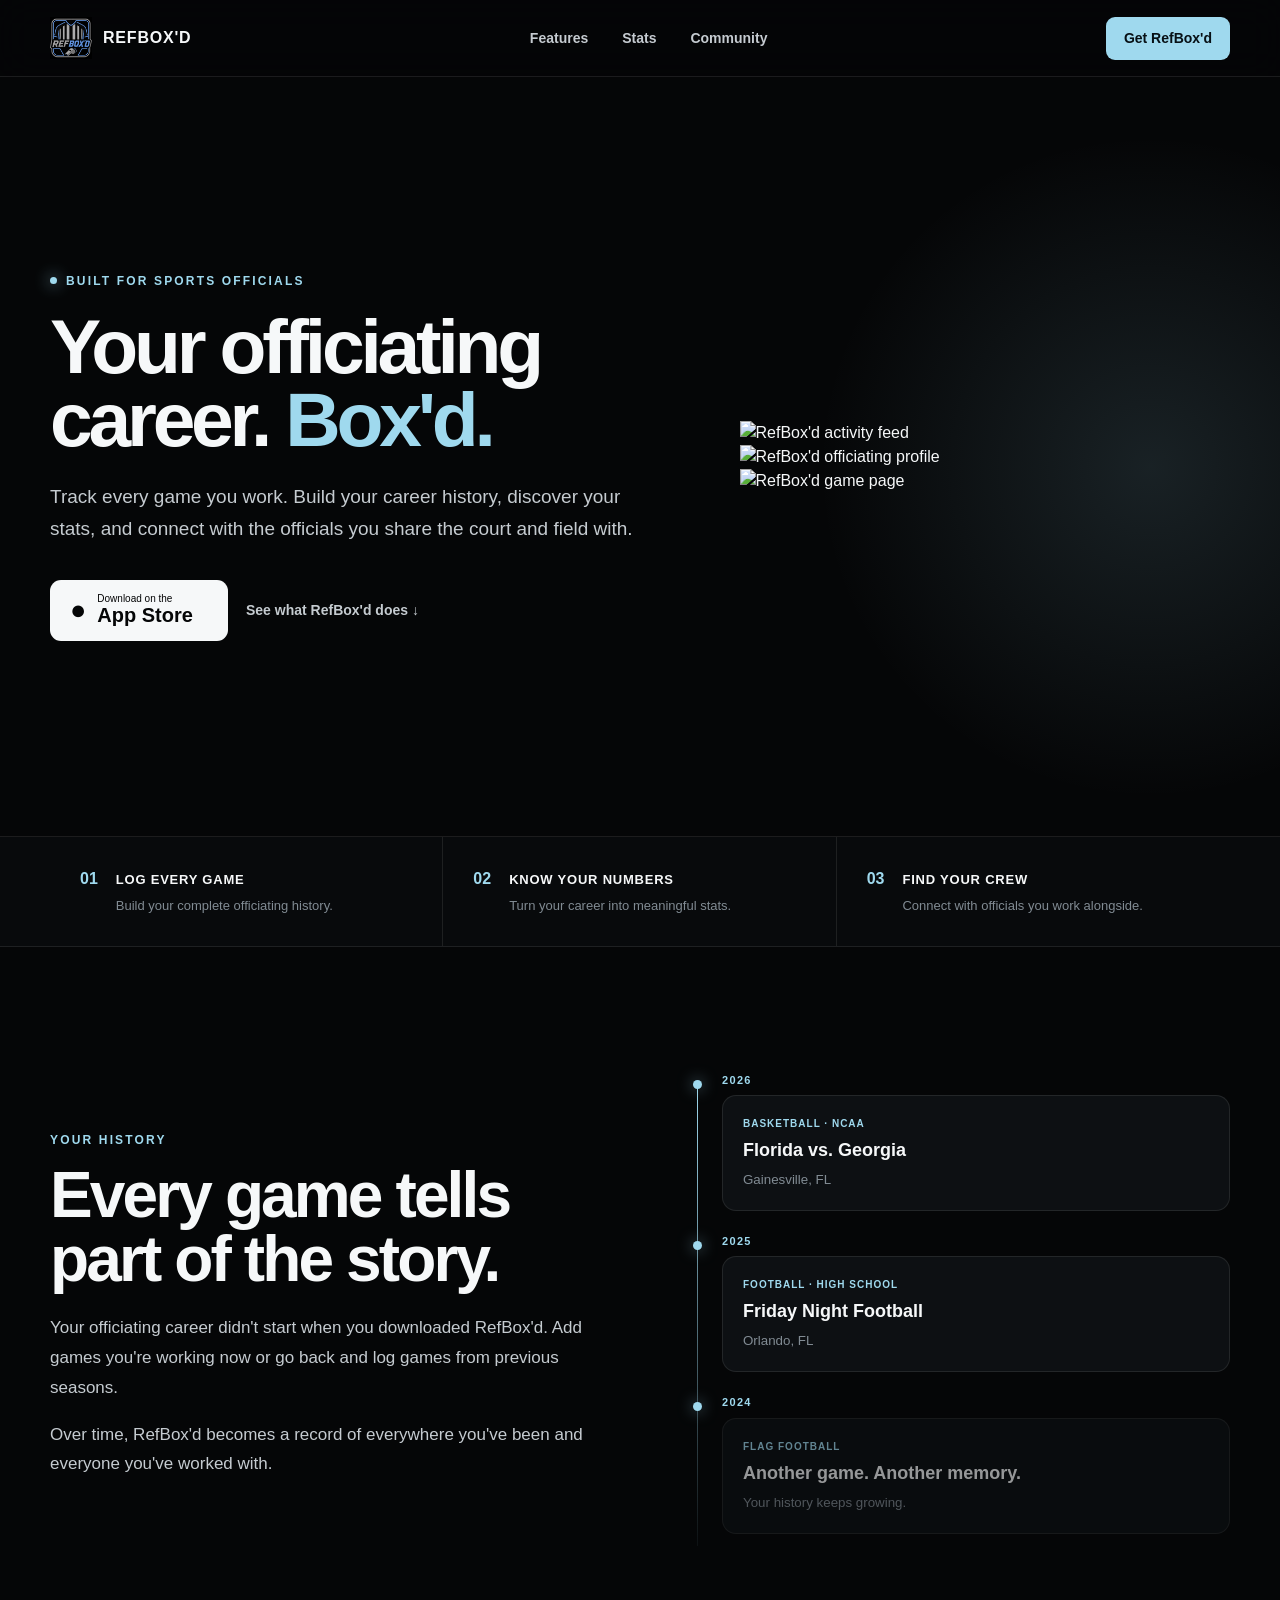
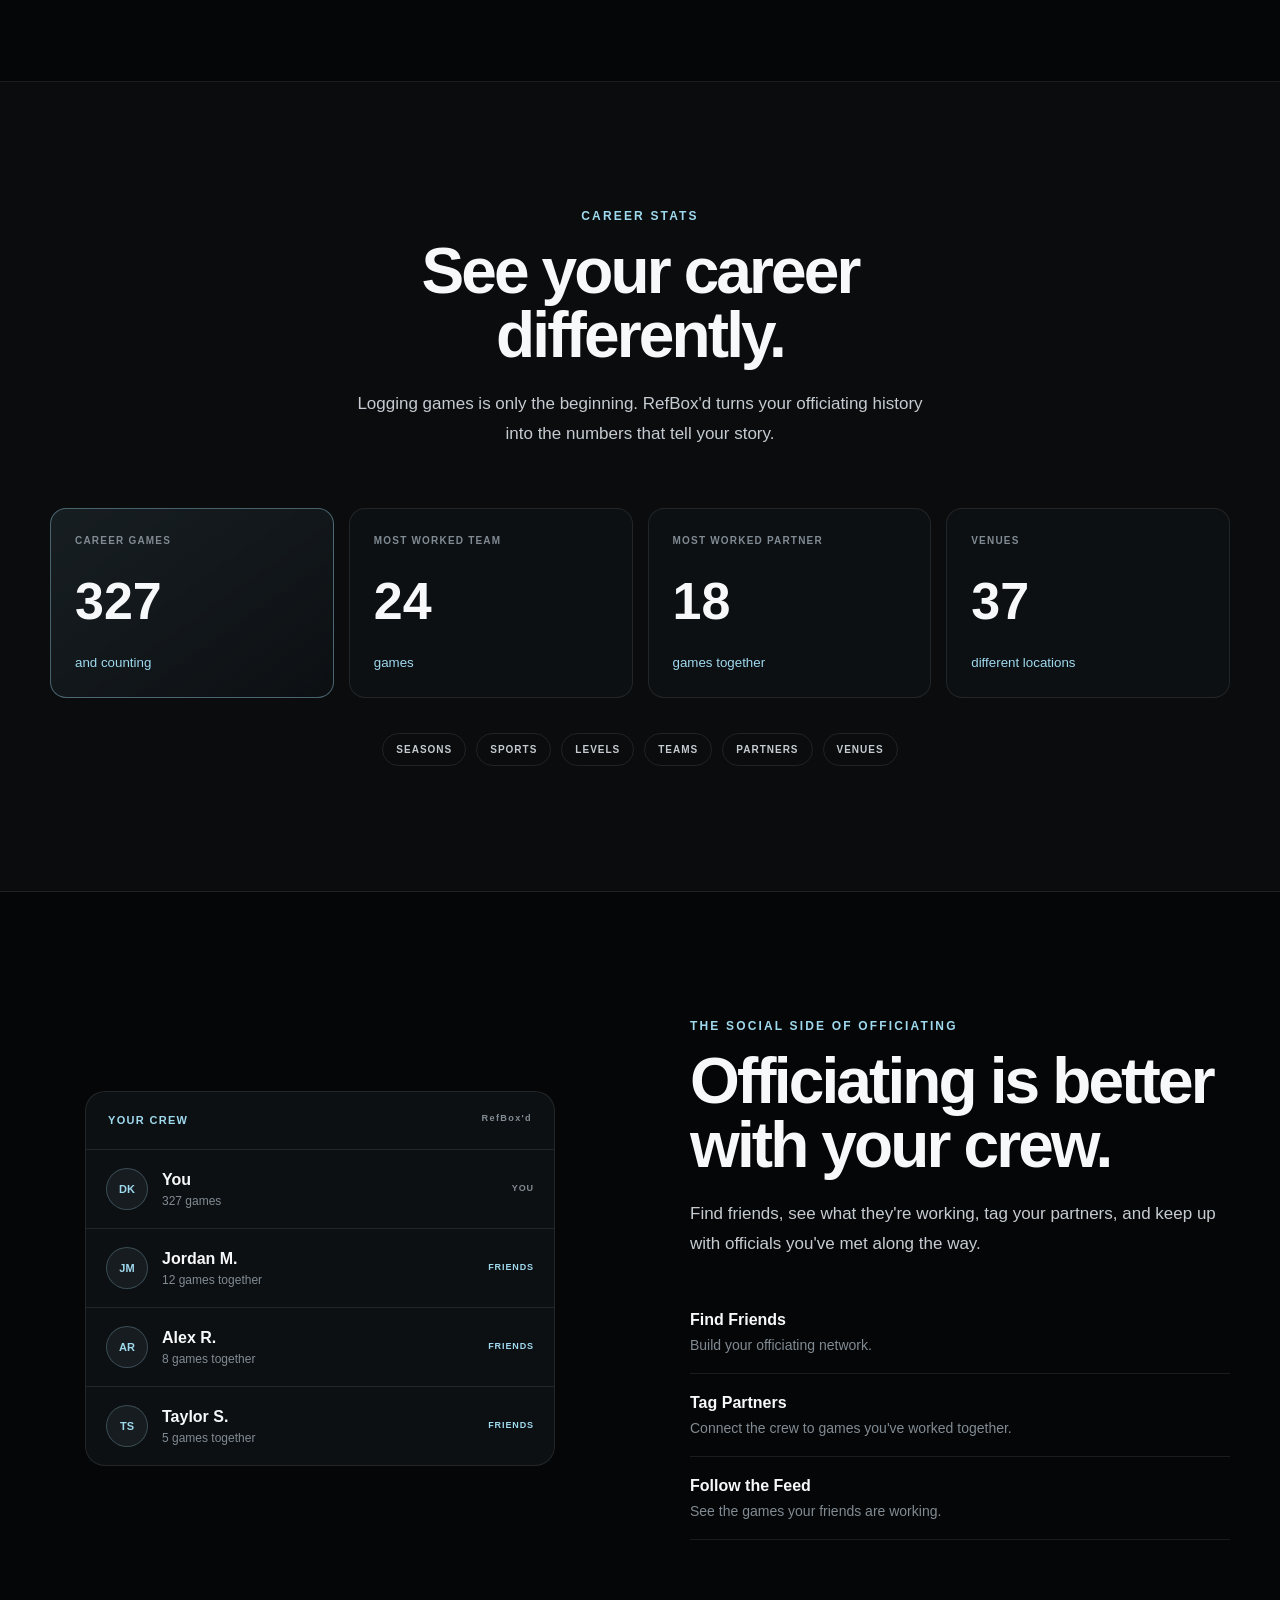
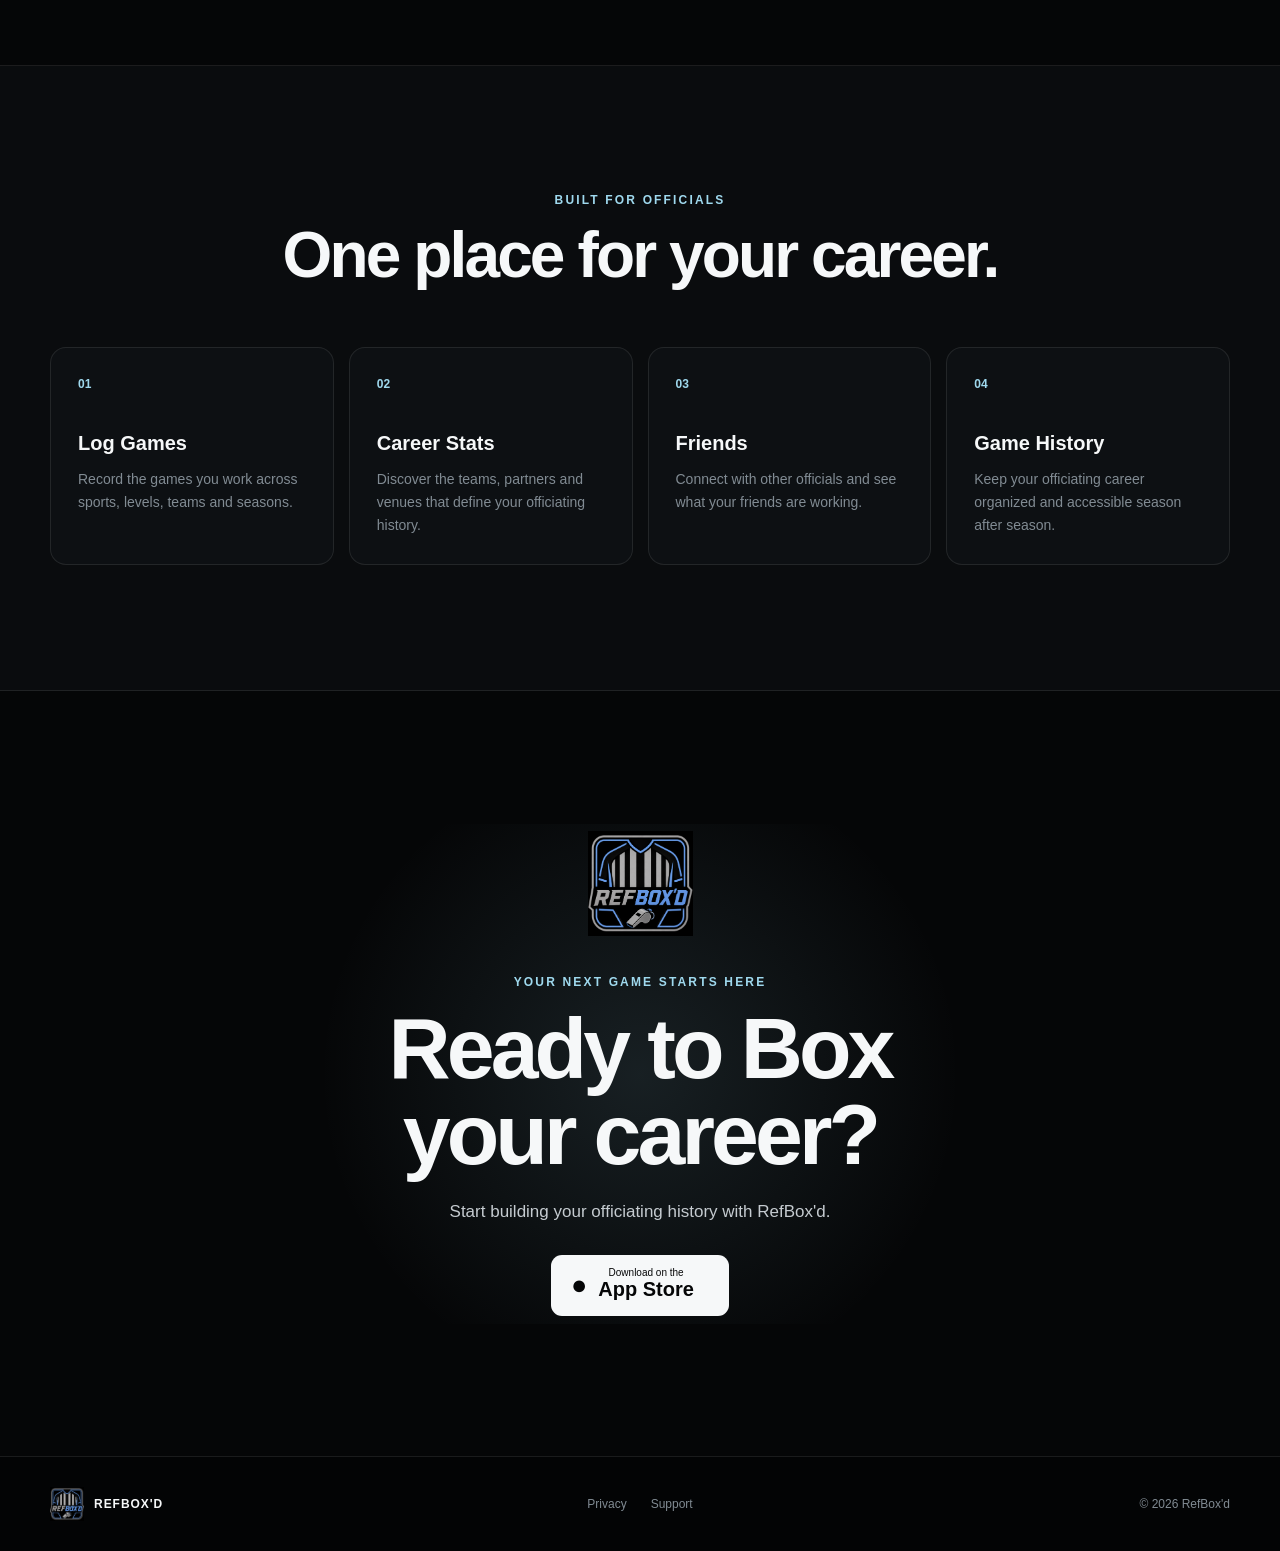
==== index.html @ 8669fa27 ""screenshots"" ====
<!DOCTYPE html>
<html lang="en">
<head>
  <meta charset="UTF-8" />
  <meta name="viewport" content="width=device-width, initial-scale=1.0" />

  <title>RefBox'd | Your Officiating Career. Box'd.</title>

  <meta
    name="description"
    content="RefBox'd helps sports officials track every game they work, build their officiating history, view career statistics, and connect with other officials."
  />

  <link rel="stylesheet" href="styles.css" />
</head>

<body>

  <!-- NAV -->
  <header class="nav">
    <div class="container nav-inner">

      <a href="/" class="brand">
        <img src="assets/logo.png" alt="RefBox'd" class="brand-logo" />
        <span>REFBOX'D</span>
      </a>

      <nav class="nav-links">
        <a href="#features">Features</a>
        <a href="#stats">Stats</a>
        <a href="#community">Community</a>
      </nav>

      <a href="#download" class="nav-download">
        Get RefBox'd
      </a>

    </div>
  </header>


  <main>

    <!-- HERO -->
    <section class="hero">

      <div class="hero-glow"></div>

      <div class="container hero-grid">

        <div class="hero-copy">

          <div class="eyebrow">
            <span class="eyebrow-dot"></span>
            BUILT FOR SPORTS OFFICIALS
          </div>

          <h1>
            Your officiating<br />
            career. <span>Box'd.</span>
          </h1>

          <p class="hero-description">
            Track every game you work. Build your career history,
            discover your stats, and connect with the officials
            you share the court and field with.
          </p>

          <div class="hero-actions">

            <a href="#" class="app-store-button" id="app-store-link">
              <div class="apple-logo">●</div>

              <div>
                <small>Download on the</small>
                <strong>App Store</strong>
              </div>
            </a>

            <a href="#features" class="secondary-button">
              See what RefBox'd does ↓
            </a>

          </div>

        </div>


        <!-- REAL REFBOX'D APP SCREENSHOTS -->
<div class="hero-preview">

  <div class="phone-showcase">

    <!-- LEFT: FEED -->
    <div class="phone phone-left">
      <div class="phone-frame">
        <img
          src="assets/screenshots/feed.png"
          alt="RefBox'd activity feed"
        />
      </div>
    </div>

    <!-- CENTER: PROFILE -->
    <div class="phone phone-center">
      <div class="phone-frame">
        <img
          src="assets/screenshots/profile1.png"
          alt="RefBox'd officiating profile"
        />
      </div>
    </div>

    <!-- RIGHT: GAME -->
    <div class="phone phone-right">
      <div class="phone-frame">
        <img
          src="assets/screenshots/game.png"
          alt="RefBox'd game page"
        />
      </div>
    </div>

  </div>

</div>

    </section>


    <!-- FEATURE STRIP -->
    <section class="feature-strip" id="features">

      <div class="container feature-strip-grid">

        <div class="strip-item">
          <span class="strip-number">01</span>
          <div>
            <strong>LOG EVERY GAME</strong>
            <p>Build your complete officiating history.</p>
          </div>
        </div>

        <div class="strip-item">
          <span class="strip-number">02</span>
          <div>
            <strong>KNOW YOUR NUMBERS</strong>
            <p>Turn your career into meaningful stats.</p>
          </div>
        </div>

        <div class="strip-item">
          <span class="strip-number">03</span>
          <div>
            <strong>FIND YOUR CREW</strong>
            <p>Connect with officials you work alongside.</p>
          </div>
        </div>

      </div>

    </section>


    <!-- HISTORY -->
    <section class="section history-section">

      <div class="container two-column">

        <div class="section-copy">

          <div class="section-kicker">YOUR HISTORY</div>

          <h2>
            Every game tells<br />
            part of the story.
          </h2>

          <p>
            Your officiating career didn't start when you downloaded
            RefBox'd. Add games you're working now or go back and log
            games from previous seasons.
          </p>

          <p>
            Over time, RefBox'd becomes a record of everywhere you've
            been and everyone you've worked with.
          </p>

        </div>


        <div class="history-visual">

          <div class="history-line"></div>

          <div class="history-game">

            <div class="history-year">2026</div>

            <div class="history-game-card">
              <span>BASKETBALL · NCAA</span>
              <strong>Florida vs. Georgia</strong>
              <small>Gainesville, FL</small>
            </div>

          </div>


          <div class="history-game">

            <div class="history-year">2025</div>

            <div class="history-game-card">
              <span>FOOTBALL · HIGH SCHOOL</span>
              <strong>Friday Night Football</strong>
              <small>Orlando, FL</small>
            </div>

          </div>


          <div class="history-game">

            <div class="history-year">2024</div>

            <div class="history-game-card faded">
              <span>FLAG FOOTBALL</span>
              <strong>Another game. Another memory.</strong>
              <small>Your history keeps growing.</small>
            </div>

          </div>

        </div>

      </div>

    </section>


    <!-- STATS -->
    <section class="section stats-section" id="stats">

      <div class="container">

        <div class="center-heading">

          <div class="section-kicker">CAREER STATS</div>

          <h2>
            See your career differently.
          </h2>

          <p>
            Logging games is only the beginning. RefBox'd turns your
            officiating history into the numbers that tell your story.
          </p>

        </div>


        <div class="stats-grid">

          <div class="stat-card stat-card-featured">
            <span>CAREER GAMES</span>
            <strong>327</strong>
            <small>and counting</small>
          </div>

          <div class="stat-card">
            <span>MOST WORKED TEAM</span>
            <strong>24</strong>
            <small>games</small>
          </div>

          <div class="stat-card">
            <span>MOST WORKED PARTNER</span>
            <strong>18</strong>
            <small>games together</small>
          </div>

          <div class="stat-card">
            <span>VENUES</span>
            <strong>37</strong>
            <small>different locations</small>
          </div>

        </div>


        <div class="stat-features">

          <span>SEASONS</span>
          <span>SPORTS</span>
          <span>LEVELS</span>
          <span>TEAMS</span>
          <span>PARTNERS</span>
          <span>VENUES</span>

        </div>

      </div>

    </section>


    <!-- COMMUNITY -->
    <section class="section community-section" id="community">

      <div class="container two-column">

        <div class="community-visual">

          <div class="crew-card">

            <div class="crew-header">
              <span>YOUR CREW</span>
              <small>RefBox'd</small>
            </div>


            <div class="official-row">
              <div class="avatar">DK</div>
              <div>
                <strong>You</strong>
                <span>327 games</span>
              </div>
              <div class="friend-status">YOU</div>
            </div>


            <div class="official-row">
              <div class="avatar">JM</div>
              <div>
                <strong>Jordan M.</strong>
                <span>12 games together</span>
              </div>
              <div class="friend-status active">FRIENDS</div>
            </div>


            <div class="official-row">
              <div class="avatar">AR</div>
              <div>
                <strong>Alex R.</strong>
                <span>8 games together</span>
              </div>
              <div class="friend-status active">FRIENDS</div>
            </div>


            <div class="official-row">
              <div class="avatar">TS</div>
              <div>
                <strong>Taylor S.</strong>
                <span>5 games together</span>
              </div>
              <div class="friend-status active">FRIENDS</div>
            </div>

          </div>

        </div>


        <div class="section-copy">

          <div class="section-kicker">THE SOCIAL SIDE OF OFFICIATING</div>

          <h2>
            Officiating is better<br />
            with your crew.
          </h2>

          <p>
            Find friends, see what they're working, tag your partners,
            and keep up with officials you've met along the way.
          </p>

          <div class="community-features">

            <div>
              <strong>Find Friends</strong>
              <span>Build your officiating network.</span>
            </div>

            <div>
              <strong>Tag Partners</strong>
              <span>Connect the crew to games you've worked together.</span>
            </div>

            <div>
              <strong>Follow the Feed</strong>
              <span>See the games your friends are working.</span>
            </div>

          </div>

        </div>

      </div>

    </section>


    <!-- BUILT FOR OFFICIALS -->
    <section class="section built-section">

      <div class="container">

        <div class="center-heading">
          <div class="section-kicker">BUILT FOR OFFICIALS</div>
          <h2>One place for your career.</h2>
        </div>


        <div class="built-grid">

          <div class="built-card">
            <div class="built-icon">01</div>
            <h3>Log Games</h3>
            <p>
              Record the games you work across sports, levels,
              teams and seasons.
            </p>
          </div>

          <div class="built-card">
            <div class="built-icon">02</div>
            <h3>Career Stats</h3>
            <p>
              Discover the teams, partners and venues that define
              your officiating history.
            </p>
          </div>

          <div class="built-card">
            <div class="built-icon">03</div>
            <h3>Friends</h3>
            <p>
              Connect with other officials and see what your
              friends are working.
            </p>
          </div>

          <div class="built-card">
            <div class="built-icon">04</div>
            <h3>Game History</h3>
            <p>
              Keep your officiating career organized and accessible
              season after season.
            </p>
          </div>

        </div>

      </div>

    </section>


    <!-- CTA -->
    <section class="download-section" id="download">

      <div class="download-glow"></div>

      <div class="container download-content">

        <img
          src="assets/logo.png"
          alt="RefBox'd logo"
          class="download-logo"
        />

        <div class="section-kicker">YOUR NEXT GAME STARTS HERE</div>

        <h2>
          Ready to Box<br />
          your career?
        </h2>

        <p>
          Start building your officiating history with RefBox'd.
        </p>

        <a href="#" class="app-store-button large" id="bottom-app-store-link">

          <div class="apple-logo">●</div>

          <div>
            <small>Download on the</small>
            <strong>App Store</strong>
          </div>

        </a>

      </div>

    </section>

  </main>


  <!-- FOOTER -->
  <footer>

    <div class="container footer-inner">

      <div class="footer-brand">
        <img src="assets/logo.png" alt="RefBox'd" />
        <strong>REFBOX'D</strong>
      </div>

      <div class="footer-links">
        <a href="#">Privacy</a>
        <a href="#">Support</a>
      </div>

      <div class="copyright">
        © 2026 RefBox'd
      </div>

    </div>

  </footer>


  <script src="script.js"></script>

</body>
</html>
---- styles.css ----
:root {
  --bg: #050607;
  --bg-soft: #0a0c0e;
  --card: #0d1013;
  --card-hover: #11161a;

  --blue: #9fd9ee;
  --blue-bright: #bdeaff;
  --blue-dark: #4f91aa;

  --white: #f6f8f9;
  --silver: #c5cbd0;
  --muted: #818b93;

  --border: rgba(255, 255, 255, 0.09);

  --max-width: 1180px;
}


/* RESET */

* {
  box-sizing: border-box;
}

html {
  scroll-behavior: smooth;
}

body {
  margin: 0;
  background: var(--bg);
  color: var(--white);
  font-family:
    Inter,
    -apple-system,
    BlinkMacSystemFont,
    "Segoe UI",
    sans-serif;
  line-height: 1.5;
}

a {
  color: inherit;
  text-decoration: none;
}

img {
  max-width: 100%;
}

.container {
  width: min(calc(100% - 40px), var(--max-width));
  margin: 0 auto;
}


/* NAV */

.nav {
  position: sticky;
  top: 0;
  z-index: 100;

  background: rgba(5, 6, 7, 0.82);
  backdrop-filter: blur(18px);

  border-bottom: 1px solid var(--border);
}

.nav-inner {
  min-height: 76px;

  display: flex;
  align-items: center;
  justify-content: space-between;
}

.brand {
  display: flex;
  align-items: center;
  gap: 11px;

  font-weight: 900;
  letter-spacing: 0.05em;
}

.brand-logo {
  width: 42px;
  height: 42px;
  object-fit: contain;
}

.nav-links {
  display: flex;
  gap: 34px;

  color: var(--silver);
  font-size: 14px;
  font-weight: 600;
}

.nav-links a {
  transition: color 0.2s ease;
}

.nav-links a:hover {
  color: var(--blue);
}

.nav-download {
  background: var(--blue);
  color: #071015;

  padding: 11px 18px;

  border-radius: 9px;

  font-size: 14px;
  font-weight: 800;

  transition:
    transform 0.2s ease,
    background 0.2s ease;
}

.nav-download:hover {
  background: var(--blue-bright);
  transform: translateY(-1px);
}


/* HERO */

.hero {
  min-height: 760px;

  position: relative;
  overflow: hidden;

  display: flex;
  align-items: center;

  border-bottom: 1px solid var(--border);
}

.hero-glow {
  position: absolute;

  width: 700px;
  height: 700px;

  right: -220px;
  top: 40px;

  background: radial-gradient(
    circle,
    rgba(159, 217, 238, 0.13),
    transparent 67%
  );

  pointer-events: none;
}

.hero-grid {
  display: grid;
  grid-template-columns: 1.1fr 0.9fr;

  gap: 90px;
  align-items: center;

  padding-top: 85px;
  padding-bottom: 85px;
}

.eyebrow,
.section-kicker {
  color: var(--blue);

  font-size: 12px;
  font-weight: 900;

  letter-spacing: 0.18em;
}

.eyebrow {
  display: flex;
  align-items: center;
  gap: 9px;
}

.eyebrow-dot {
  width: 7px;
  height: 7px;

  background: var(--blue);
  border-radius: 50%;

  box-shadow: 0 0 16px var(--blue);
}

.hero h1 {
  margin: 20px 0 24px;

  font-size: clamp(58px, 6vw, 88px);
  line-height: 0.96;

  letter-spacing: -0.055em;

  max-width: 780px;
}

.hero h1 span {
  color: var(--blue);
}

.hero-description {
  color: var(--silver);

  max-width: 590px;

  font-size: 19px;
  line-height: 1.7;

  margin-bottom: 34px;
}

.hero-actions {
  display: flex;
  align-items: center;

  gap: 18px;
  flex-wrap: wrap;
}


/* APP STORE BUTTON */

.app-store-button {
  display: inline-flex;
  align-items: center;

  gap: 11px;

  padding: 10px 20px 11px;

  background: var(--white);
  color: #050607;

  border-radius: 11px;

  min-width: 178px;

  transition: transform 0.2s ease;
}

.app-store-button:hover {
  transform: translateY(-2px);
}

.app-store-button small {
  display: block;
  font-size: 10px;
  line-height: 1;
}

.app-store-button strong {
  display: block;
  font-size: 20px;
  line-height: 1.15;
}

.apple-logo {
  font-size: 27px;
}

.secondary-button {
  color: var(--silver);
  font-weight: 700;
  font-size: 14px;
}


/* HERO MOCKUP */

.hero-preview {
  position: relative;
}

.preview-card {
  width: 100%;
  max-width: 430px;

  margin-left: auto;

  padding: 28px;

  background:
    linear-gradient(
      145deg,
      rgba(255,255,255,0.055),
      rgba(255,255,255,0.015)
    );

  border: 1px solid rgba(159, 217, 238, 0.22);
  border-radius: 28px;

  box-shadow:
    0 40px 90px rgba(0, 0, 0, 0.55),
    0 0 70px rgba(159, 217, 238, 0.05);

  transform: rotate(2deg);
}

.preview-top {
  display: flex;
  justify-content: space-between;
  align-items: center;

  padding-bottom: 25px;

  border-bottom: 1px solid var(--border);
}

.preview-label {
  color: var(--blue);

  font-size: 10px;
  font-weight: 900;
  letter-spacing: 0.17em;
}

.preview-name {
  margin-top: 4px;

  color: var(--silver);
  font-size: 14px;
}

.preview-logo {
  width: 54px;
}

.preview-stat-main {
  padding: 34px 0 27px;
}

.preview-number {
  display: block;

  font-size: 76px;
  line-height: 0.9;

  font-weight: 900;
  letter-spacing: -0.06em;
}

.preview-stat-label {
  display: block;

  color: var(--blue);

  margin-top: 10px;

  font-size: 11px;
  font-weight: 900;
  letter-spacing: 0.14em;
}

.preview-stats {
  display: grid;
  grid-template-columns: repeat(3, 1fr);

  border-top: 1px solid var(--border);
  border-bottom: 1px solid var(--border);

  padding: 19px 0;
}

.preview-stats div {
  display: flex;
  flex-direction: column;
}

.preview-stats strong {
  font-size: 22px;
}

.preview-stats span {
  color: var(--muted);
  font-size: 11px;
}

.recent-title {
  margin: 25px 0 10px;

  color: var(--muted);

  font-size: 10px;
  font-weight: 900;
  letter-spacing: 0.15em;
}

.game-card {
  background: #07090a;

  border: 1px solid var(--border);
  border-radius: 14px;

  padding: 16px;
}

.game-meta {
  display: flex;
  justify-content: space-between;

  margin-bottom: 15px;

  color: var(--muted);

  font-size: 10px;
  font-weight: 800;
}

.sport-tag {
  color: var(--blue);
}

.team-row {
  display: flex;
  justify-content: space-between;

  color: var(--silver);

  padding: 5px 0;
}

.team-row strong {
  color: var(--white);
}

.team-row.winner {
  color: var(--white);
  font-weight: 700;
}

.game-footer {
  margin-top: 13px;
  padding-top: 12px;

  border-top: 1px solid var(--border);

  color: var(--muted);

  font-size: 10px;
}


/* FEATURE STRIP */

.feature-strip {
  background: #080a0c;

  border-bottom: 1px solid var(--border);
}

.feature-strip-grid {
  display: grid;
  grid-template-columns: repeat(3, 1fr);
}

.strip-item {
  display: flex;
  gap: 18px;

  padding: 30px;

  border-right: 1px solid var(--border);
}

.strip-item:last-child {
  border-right: 0;
}

.strip-number {
  color: var(--blue);
  font-weight: 900;
}

.strip-item strong {
  font-size: 13px;
  letter-spacing: 0.06em;
}

.strip-item p {
  color: var(--muted);

  font-size: 13px;

  margin: 5px 0 0;
}


/* GENERAL SECTIONS */

.section {
  padding: 125px 0;

  border-bottom: 1px solid var(--border);
}

.two-column {
  display: grid;
  grid-template-columns: 1fr 1fr;

  gap: 100px;
  align-items: center;
}

.section-copy h2,
.center-heading h2,
.download-content h2 {
  margin: 14px 0 22px;

  font-size: clamp(42px, 5vw, 68px);
  line-height: 1;

  letter-spacing: -0.045em;
}

.section-copy p,
.center-heading p {
  color: var(--silver);

  font-size: 17px;
  line-height: 1.75;

  max-width: 570px;
}

.center-heading {
  max-width: 720px;

  margin: 0 auto 60px;

  text-align: center;
}

.center-heading p {
  margin-left: auto;
  margin-right: auto;
}


/* HISTORY */

.history-section {
  background: var(--bg);
}

.history-visual {
  position: relative;

  padding-left: 32px;
}

.history-line {
  position: absolute;

  left: 7px;
  top: 10px;
  bottom: 10px;

  width: 1px;

  background:
    linear-gradient(
      var(--blue),
      rgba(159, 217, 238, 0.05)
    );
}

.history-game {
  position: relative;

  margin-bottom: 22px;
}

.history-game::before {
  content: "";

  position: absolute;

  width: 9px;
  height: 9px;

  left: -29px;
  top: 8px;

  background: var(--blue);

  border-radius: 50%;

  box-shadow: 0 0 15px rgba(159, 217, 238, 0.6);
}

.history-year {
  color: var(--blue);

  margin-bottom: 7px;

  font-size: 11px;
  font-weight: 900;

  letter-spacing: 0.12em;
}

.history-game-card {
  display: flex;
  flex-direction: column;

  padding: 20px;

  background: var(--card);

  border: 1px solid var(--border);
  border-radius: 14px;
}

.history-game-card span {
  color: var(--blue);

  font-size: 10px;
  font-weight: 900;

  letter-spacing: 0.1em;
}

.history-game-card strong {
  margin: 6px 0;

  font-size: 18px;
}

.history-game-card small {
  color: var(--muted);
}

.history-game-card.faded {
  opacity: 0.6;
}


/* STATS */

.stats-section {
  background: var(--bg-soft);
}

.stats-grid {
  display: grid;

  grid-template-columns: repeat(4, 1fr);

  gap: 15px;
}

.stat-card {
  min-height: 190px;

  display: flex;
  flex-direction: column;
  justify-content: space-between;

  padding: 24px;

  background: var(--card);

  border: 1px solid var(--border);
  border-radius: 16px;
}

.stat-card-featured {
  border-color: rgba(159, 217, 238, 0.4);

  background:
    linear-gradient(
      145deg,
      rgba(159,217,238,0.09),
      var(--card)
    );
}

.stat-card span {
  color: var(--muted);

  font-size: 10px;
  font-weight: 900;

  letter-spacing: 0.12em;
}

.stat-card strong {
  font-size: 52px;
  line-height: 1;
}

.stat-card small {
  color: var(--blue);
}

.stat-features {
  display: flex;
  justify-content: center;
  flex-wrap: wrap;

  gap: 10px;

  margin-top: 35px;
}

.stat-features span {
  padding: 8px 13px;

  border: 1px solid var(--border);
  border-radius: 100px;

  color: var(--silver);

  font-size: 10px;
  font-weight: 800;

  letter-spacing: 0.1em;
}


/* COMMUNITY */

.community-visual {
  display: flex;
  justify-content: center;
}

.crew-card {
  width: 100%;
  max-width: 470px;

  background: var(--card);

  border: 1px solid var(--border);
  border-radius: 20px;

  overflow: hidden;
}

.crew-header {
  display: flex;
  justify-content: space-between;

  padding: 20px 22px;

  border-bottom: 1px solid var(--border);

  color: var(--blue);

  font-size: 11px;
  font-weight: 900;

  letter-spacing: 0.12em;
}

.crew-header small {
  color: var(--muted);
}

.official-row {
  display: grid;
  grid-template-columns: auto 1fr auto;

  gap: 14px;
  align-items: center;

  padding: 18px 20px;

  border-bottom: 1px solid var(--border);
}

.official-row:last-child {
  border-bottom: 0;
}

.avatar {
  width: 42px;
  height: 42px;

  display: flex;
  align-items: center;
  justify-content: center;

  background: #171c20;

  border: 1px solid rgba(159, 217, 238, 0.25);
  border-radius: 50%;

  color: var(--blue);

  font-size: 11px;
  font-weight: 900;
}

.official-row div:nth-child(2) {
  display: flex;
  flex-direction: column;
}

.official-row span {
  color: var(--muted);
  font-size: 12px;
}

.friend-status {
  color: var(--muted);

  font-size: 9px;
  font-weight: 900;

  letter-spacing: 0.1em;
}

.friend-status.active {
  color: var(--blue);
}

.community-features {
  margin-top: 32px;
}

.community-features > div {
  display: flex;
  flex-direction: column;

  padding: 17px 0;

  border-bottom: 1px solid var(--border);
}

.community-features strong {
  margin-bottom: 3px;
}

.community-features span {
  color: var(--muted);
  font-size: 14px;
}


/* BUILT FOR OFFICIALS */

.built-section {
  background: var(--bg-soft);
}

.built-grid {
  display: grid;
  grid-template-columns: repeat(4, 1fr);

  gap: 15px;
}

.built-card {
  padding: 27px;

  background: var(--card);

  border: 1px solid var(--border);
  border-radius: 16px;

  transition:
    transform 0.2s ease,
    border-color 0.2s ease;
}

.built-card:hover {
  transform: translateY(-4px);

  border-color: rgba(159, 217, 238, 0.3);
}

.built-icon {
  color: var(--blue);

  font-size: 12px;
  font-weight: 900;
}

.built-card h3 {
  margin: 35px 0 10px;

  font-size: 20px;
}

.built-card p {
  color: var(--muted);

  margin: 0;

  font-size: 14px;
  line-height: 1.65;
}


/* DOWNLOAD */

.download-section {
  position: relative;
  overflow: hidden;

  padding: 140px 0;

  text-align: center;
}

.download-glow {
  position: absolute;

  width: 800px;
  height: 500px;

  left: 50%;
  top: 50%;

  transform: translate(-50%, -50%);

  background: radial-gradient(
    circle,
    rgba(159, 217, 238, 0.12),
    transparent 68%
  );

  pointer-events: none;
}

.download-content {
  position: relative;
}

.download-logo {
  width: 105px;

  margin-bottom: 30px;
}

.download-content h2 {
  font-size: clamp(52px, 7vw, 86px);
}

.download-content p {
  color: var(--silver);

  margin-bottom: 30px;

  font-size: 17px;
}

.app-store-button.large {
  margin: 0 auto;
}


/* FOOTER */

footer {
  border-top: 1px solid var(--border);

  padding: 30px 0;

  background: #030405;
}

.footer-inner {
  display: grid;
  grid-template-columns: 1fr auto 1fr;

  align-items: center;
}

.footer-brand {
  display: flex;
  align-items: center;

  gap: 10px;

  font-size: 12px;
  letter-spacing: 0.08em;
}

.footer-brand img {
  width: 34px;
}

.footer-links {
  display: flex;
  gap: 24px;

  color: var(--muted);

  font-size: 12px;
}

.copyright {
  text-align: right;

  color: var(--muted);

  font-size: 12px;
}


/* RESPONSIVE */

@media (max-width: 900px) {

  .nav-links {
    display: none;
  }

  .hero {
    min-height: auto;
  }

  .hero-grid {
    grid-template-columns: 1fr;

    gap: 60px;

    padding-top: 80px;
    padding-bottom: 80px;
  }

  .preview-card {
    margin: auto;

    transform: none;
  }

  .feature-strip-grid {
    grid-template-columns: 1fr;
  }

  .strip-item {
    border-right: 0;
    border-bottom: 1px solid var(--border);
  }

  .strip-item:last-child {
    border-bottom: 0;
  }

  .two-column {
    grid-template-columns: 1fr;

    gap: 65px;
  }

  .stats-grid,
  .built-grid {
    grid-template-columns: repeat(2, 1fr);
  }

}


@media (max-width: 600px) {

  .container {
    width: min(calc(100% - 28px), var(--max-width));
  }

  .nav-inner {
    min-height: 66px;
  }

  .brand-logo {
    width: 36px;
    height: 36px;
  }

  .brand span {
    font-size: 13px;
  }

  .nav-download {
    padding: 9px 13px;
    font-size: 12px;
  }

  .hero-grid {
    padding-top: 65px;
  }

  .hero h1 {
    font-size: 52px;
  }

  .hero-description {
    font-size: 16px;
  }

  .hero-actions {
    align-items: flex-start;
    flex-direction: column;
  }

  .preview-card {
    padding: 20px;
    border-radius: 20px;
  }

  .preview-number {
    font-size: 62px;
  }

  .section {
    padding: 90px 0;
  }

  .section-copy h2,
  .center-heading h2 {
    font-size: 43px;
  }

  .stats-grid,
  .built-grid {
    grid-template-columns: 1fr;
  }

  .stat-card {
    min-height: 160px;
  }

  .footer-inner {
    grid-template-columns: 1fr;

    gap: 22px;

    text-align: center;
  }

  .footer-brand,
  .footer-links {
    justify-content: center;
  }

  .copyright {
    text-align: center;
  }
  /* =========================================
   REAL REFBOX'D APP SCREENSHOTS
   ========================================= */

.phone-showcase {
  position: relative;
  width: 100%;
  max-width: 600px;
  height: 620px;
  margin-left: auto;
}

.phone {
  position: absolute;
  filter: drop-shadow(0 32px 45px rgba(0, 0, 0, 0.65));

  transition:
    transform 0.3s ease,
    opacity 0.3s ease;
}

.phone-frame {
  overflow: hidden;

  background: #050607;

  border: 6px solid #1b2025;
  border-radius: 42px;

  box-shadow:
    0 0 0 1px rgba(255, 255, 255, 0.13),
    0 40px 90px rgba(0, 0, 0, 0.6);
}

.phone-frame img {
  display: block;
  width: 100%;
  height: auto;
}


/* CENTER PHONE — PROFILE */

.phone-center {
  width: 265px;

  left: 50%;
  top: 5px;

  transform: translateX(-50%);

  z-index: 3;
}


/* LEFT PHONE — FEED */

.phone-left {
  width: 225px;

  left: 0;
  top: 105px;

  transform: rotate(-7deg);

  z-index: 1;

  opacity: 0.88;
}


/* RIGHT PHONE — GAME */

.phone-right {
  width: 225px;

  right: 0;
  top: 105px;

  transform: rotate(7deg);

  z-index: 2;

  opacity: 0.9;
}


/* SUBTLE DESKTOP HOVER */

.phone-showcase:hover .phone-center {
  transform:
    translateX(-50%)
    translateY(-8px);
}

.phone-showcase:hover .phone-left {
  transform:
    rotate(-9deg)
    translateX(-6px);
}

.phone-showcase:hover .phone-right {
  transform:
    rotate(9deg)
    translateX(6px);
}


/* TABLET */

@media (max-width: 900px) {
  .phone-showcase {
    margin: 0 auto;
  }
}


/* MOBILE */

@media (max-width: 600px) {
  .phone-showcase {
    max-width: 360px;
    height: 480px;
  }

  .phone-center {
    width: 205px;
    top: 0;
  }

  .phone-left {
    width: 168px;
    left: -2px;
    top: 90px;
  }

  .phone-right {
    width: 168px;
    right: -2px;
    top: 90px;
  }

  .phone-frame {
    border-width: 4px;
    border-radius: 30px;
  }
}

}
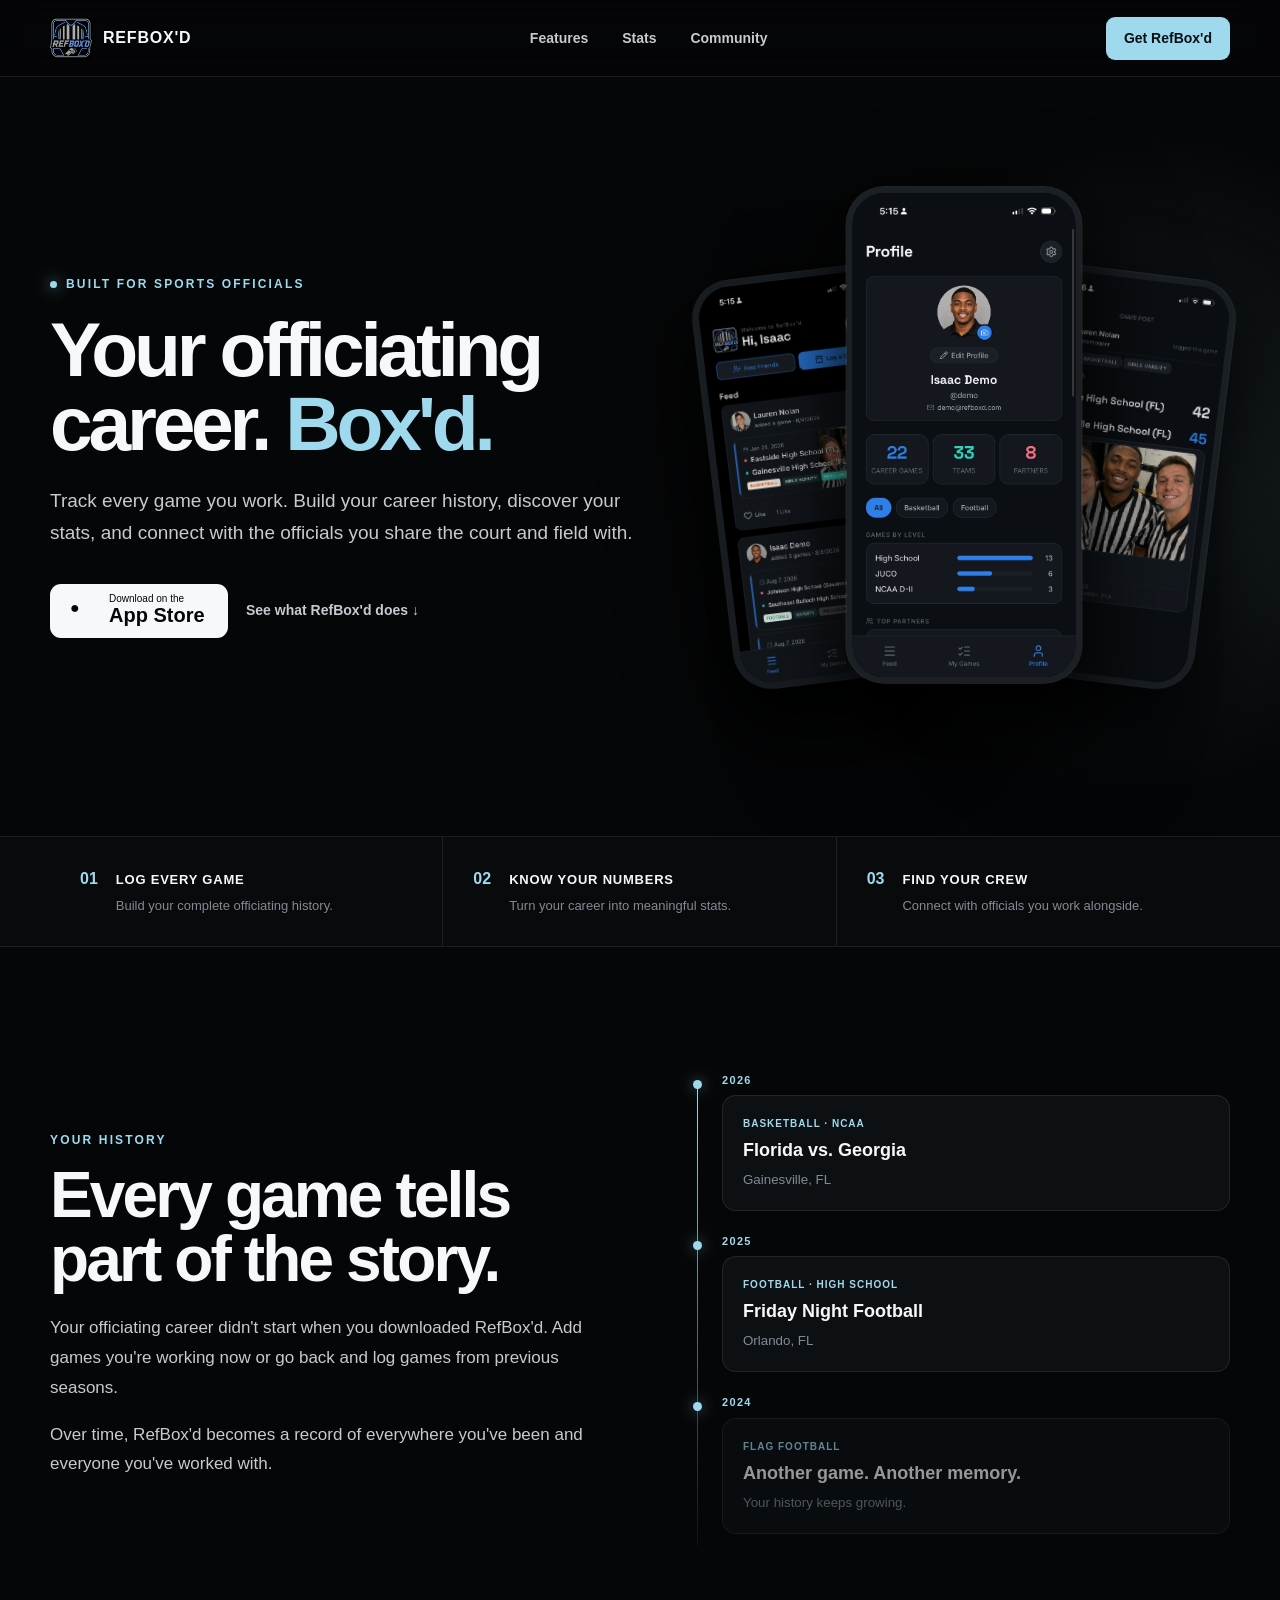
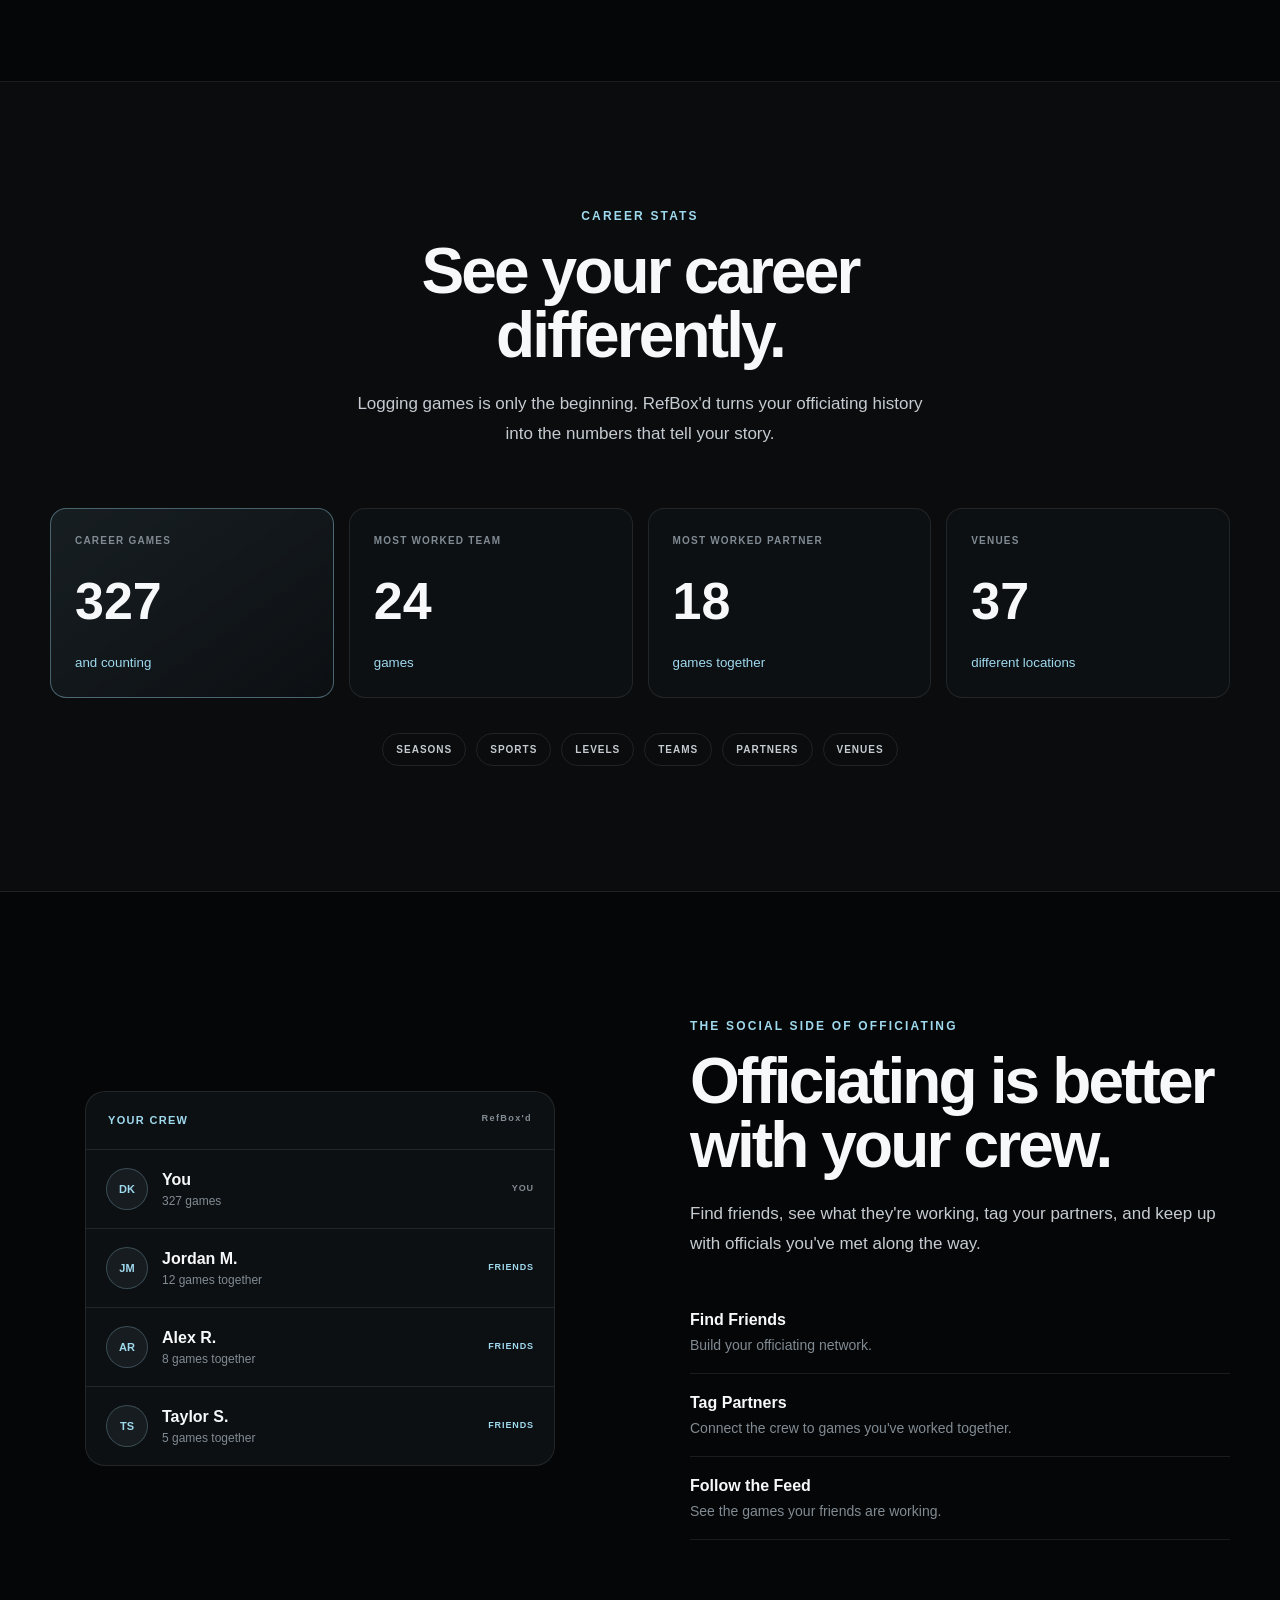
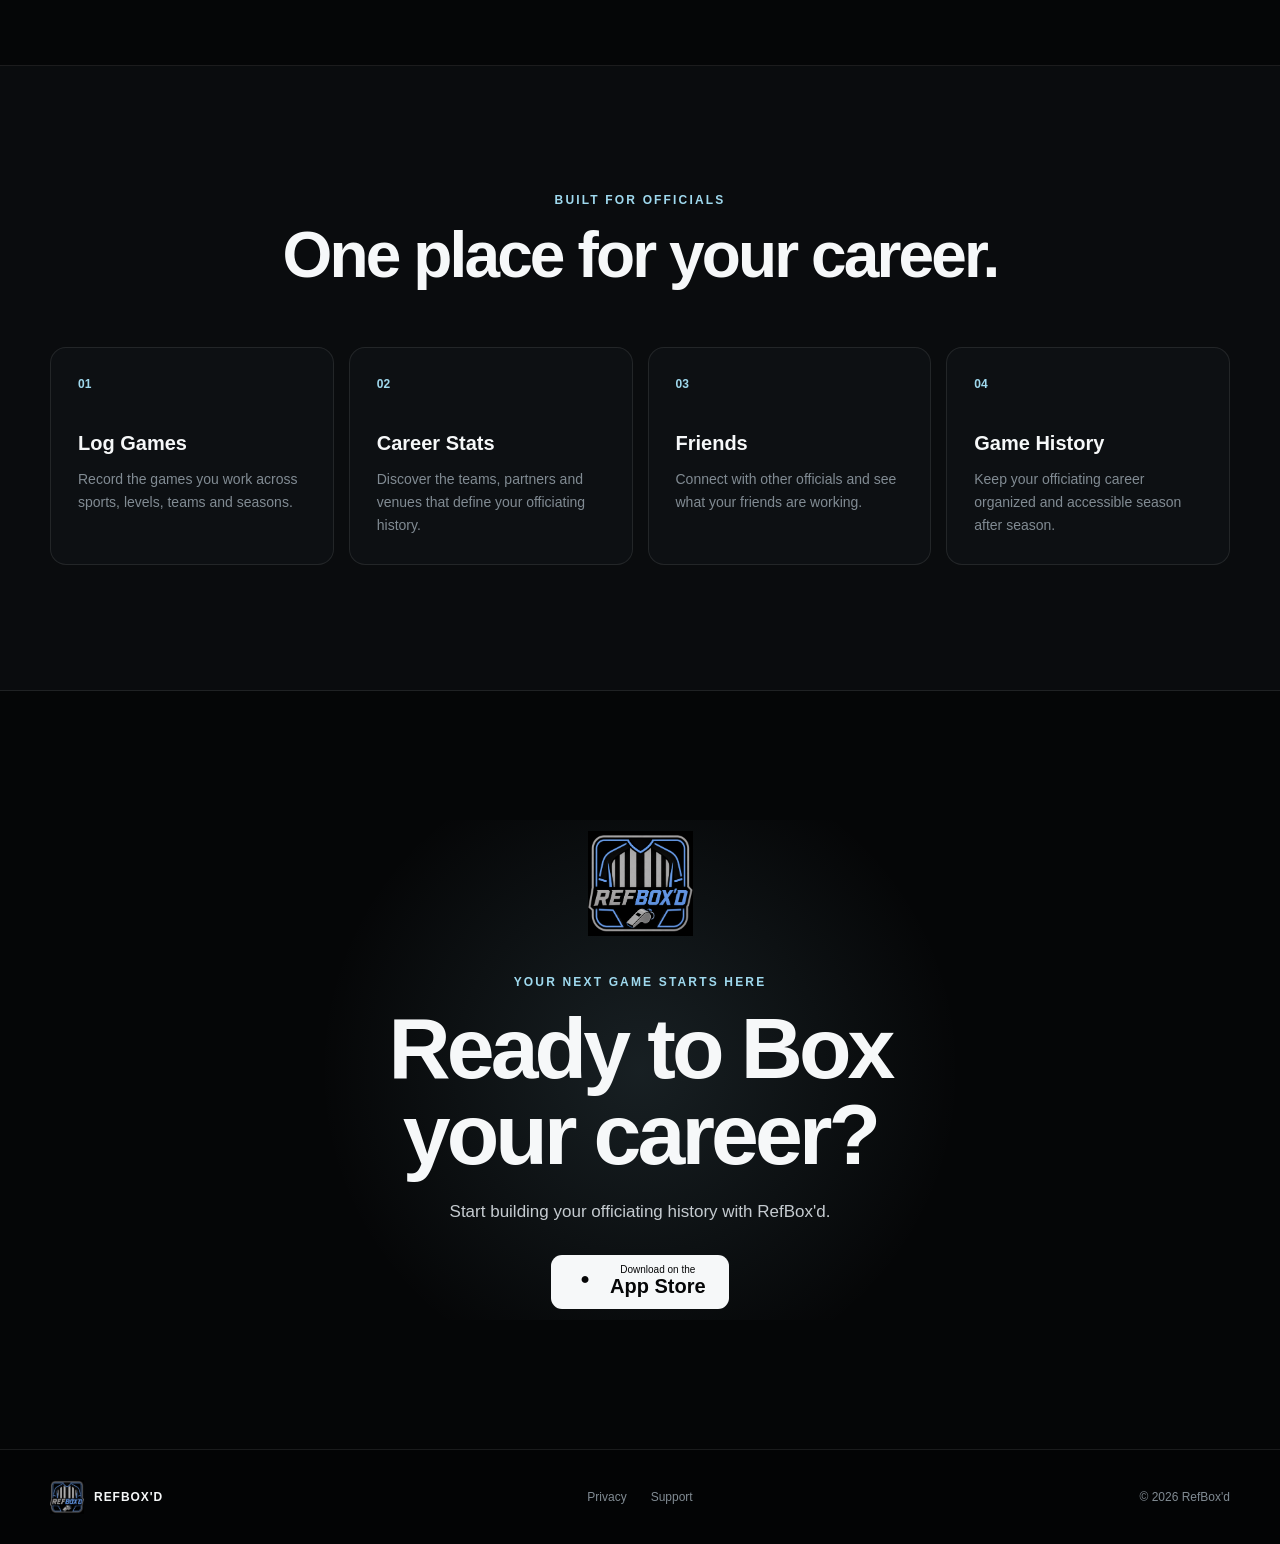
==== commit 7b0bcc2b: ""index"" ====
--- a/index.html
+++ b/index.html
@@ -1,8 +1,13 @@
 <!DOCTYPE html>
 <html lang="en">
+
 <head>
   <meta charset="UTF-8" />
-  <meta name="viewport" content="width=device-width, initial-scale=1.0" />
+
+  <meta
+    name="viewport"
+    content="width=device-width, initial-scale=1.0"
+  />
 
   <title>RefBox'd | Your Officiating Career. Box'd.</title>
 
@@ -14,458 +19,928 @@
   <link rel="stylesheet" href="styles.css" />
 </head>
 
+
 <body>
 
-  <!-- NAV -->
+  <!-- =====================================
+       NAV
+       ===================================== -->
+
   <header class="nav">
+
     <div class="container nav-inner">
 
       <a href="/" class="brand">
-        <img src="assets/logo.png" alt="RefBox'd" class="brand-logo" />
+
+        <img
+          src="assets/logo.png"
+          alt="RefBox'd"
+          class="brand-logo"
+        />
+
         <span>REFBOX'D</span>
+
       </a>
 
+
       <nav class="nav-links">
+
         <a href="#features">Features</a>
+
         <a href="#stats">Stats</a>
+
         <a href="#community">Community</a>
+
       </nav>
+
 
       <a href="#download" class="nav-download">
         Get RefBox'd
       </a>
 
     </div>
+
   </header>
 
 
+
   <main>
 
-    <!-- HERO -->
+
+    <!-- =====================================
+         HERO
+         ===================================== -->
+
     <section class="hero">
 
       <div class="hero-glow"></div>
 
+
       <div class="container hero-grid">
 
+
+        <!-- HERO COPY -->
+
         <div class="hero-copy">
 
           <div class="eyebrow">
+
             <span class="eyebrow-dot"></span>
+
             BUILT FOR SPORTS OFFICIALS
-          </div>
+
+          </div>
+
 
           <h1>
+
             Your officiating<br />
+
             career. <span>Box'd.</span>
+
           </h1>
 
+
           <p class="hero-description">
+
             Track every game you work. Build your career history,
             discover your stats, and connect with the officials
             you share the court and field with.
+
           </p>
 
+
           <div class="hero-actions">
 
-            <a href="#" class="app-store-button" id="app-store-link">
+
+            <a
+              href="#"
+              class="app-store-button"
+              id="app-store-link"
+            >
+
               <div class="apple-logo">●</div>
 
+
               <div>
+
                 <small>Download on the</small>
+
                 <strong>App Store</strong>
-              </div>
+
+              </div>
+
             </a>
 
-            <a href="#features" class="secondary-button">
+
+            <a
+              href="#features"
+              class="secondary-button"
+            >
+
               See what RefBox'd does ↓
+
             </a>
 
-          </div>
-
-        </div>
-
-
-        <!-- REAL REFBOX'D APP SCREENSHOTS -->
-<div class="hero-preview">
-
-  <div class="phone-showcase">
-
-    <!-- LEFT: FEED -->
-    <div class="phone phone-left">
-      <div class="phone-frame">
-        <img
-          src="assets/screenshots/feed.png"
-          alt="RefBox'd activity feed"
-        />
+
+          </div>
+
+        </div>
+
+
+
+        <!-- =====================================
+             REAL REFBOX'D APP SCREENSHOTS
+             ===================================== -->
+
+        <div class="hero-preview">
+
+          <div class="phone-showcase">
+
+
+            <!-- LEFT: FEED -->
+
+            <div class="phone phone-left">
+
+              <div class="phone-frame">
+
+                <img
+                  src="assets/screenshots/feed.png"
+                  alt="RefBox'd activity feed"
+                />
+
+              </div>
+
+            </div>
+
+
+
+            <!-- CENTER: PROFILE -->
+
+            <div class="phone phone-center">
+
+              <div class="phone-frame">
+
+                <img
+                  src="assets/screenshots/profile1.png"
+                  alt="RefBox'd officiating profile"
+                />
+
+              </div>
+
+            </div>
+
+
+
+            <!-- RIGHT: GAME -->
+
+            <div class="phone phone-right">
+
+              <div class="phone-frame">
+
+                <img
+                  src="assets/screenshots/game.png"
+                  alt="RefBox'd game page"
+                />
+
+              </div>
+
+            </div>
+
+
+          </div>
+
+        </div>
+
+
       </div>
-    </div>
-
-    <!-- CENTER: PROFILE -->
-    <div class="phone phone-center">
-      <div class="phone-frame">
-        <img
-          src="assets/screenshots/profile1.png"
-          alt="RefBox'd officiating profile"
-        />
+
+    </section>
+
+
+
+    <!-- =====================================
+         FEATURE STRIP
+         ===================================== -->
+
+    <section
+      class="feature-strip"
+      id="features"
+    >
+
+      <div class="container feature-strip-grid">
+
+
+        <div class="strip-item">
+
+          <span class="strip-number">01</span>
+
+          <div>
+
+            <strong>LOG EVERY GAME</strong>
+
+            <p>
+              Build your complete officiating history.
+            </p>
+
+          </div>
+
+        </div>
+
+
+
+        <div class="strip-item">
+
+          <span class="strip-number">02</span>
+
+          <div>
+
+            <strong>KNOW YOUR NUMBERS</strong>
+
+            <p>
+              Turn your career into meaningful stats.
+            </p>
+
+          </div>
+
+        </div>
+
+
+
+        <div class="strip-item">
+
+          <span class="strip-number">03</span>
+
+          <div>
+
+            <strong>FIND YOUR CREW</strong>
+
+            <p>
+              Connect with officials you work alongside.
+            </p>
+
+          </div>
+
+        </div>
+
+
       </div>
-    </div>
-
-    <!-- RIGHT: GAME -->
-    <div class="phone phone-right">
-      <div class="phone-frame">
-        <img
-          src="assets/screenshots/game.png"
-          alt="RefBox'd game page"
-        />
-      </div>
-    </div>
-
-  </div>
-
-</div>
 
     </section>
 
 
-    <!-- FEATURE STRIP -->
-    <section class="feature-strip" id="features">
-
-      <div class="container feature-strip-grid">
-
-        <div class="strip-item">
-          <span class="strip-number">01</span>
-          <div>
-            <strong>LOG EVERY GAME</strong>
-            <p>Build your complete officiating history.</p>
-          </div>
-        </div>
-
-        <div class="strip-item">
-          <span class="strip-number">02</span>
-          <div>
-            <strong>KNOW YOUR NUMBERS</strong>
-            <p>Turn your career into meaningful stats.</p>
-          </div>
-        </div>
-
-        <div class="strip-item">
-          <span class="strip-number">03</span>
-          <div>
-            <strong>FIND YOUR CREW</strong>
-            <p>Connect with officials you work alongside.</p>
-          </div>
-        </div>
-
-      </div>
-
-    </section>
-
-
-    <!-- HISTORY -->
+
+    <!-- =====================================
+         HISTORY
+         ===================================== -->
+
     <section class="section history-section">
 
       <div class="container two-column">
 
+
         <div class="section-copy">
 
-          <div class="section-kicker">YOUR HISTORY</div>
+
+          <div class="section-kicker">
+            YOUR HISTORY
+          </div>
+
 
           <h2>
+
             Every game tells<br />
+
             part of the story.
+
           </h2>
 
+
           <p>
+
             Your officiating career didn't start when you downloaded
             RefBox'd. Add games you're working now or go back and log
             games from previous seasons.
+
           </p>
 
+
           <p>
+
             Over time, RefBox'd becomes a record of everywhere you've
             been and everyone you've worked with.
+
           </p>
 
-        </div>
+
+        </div>
+
 
 
         <div class="history-visual">
 
+
           <div class="history-line"></div>
 
+
+
           <div class="history-game">
 
-            <div class="history-year">2026</div>
+
+            <div class="history-year">
+              2026
+            </div>
+
 
             <div class="history-game-card">
-              <span>BASKETBALL · NCAA</span>
-              <strong>Florida vs. Georgia</strong>
-              <small>Gainesville, FL</small>
-            </div>
-
-          </div>
+
+              <span>
+                BASKETBALL · NCAA
+              </span>
+
+              <strong>
+                Florida vs. Georgia
+              </strong>
+
+              <small>
+                Gainesville, FL
+              </small>
+
+            </div>
+
+
+          </div>
+
 
 
           <div class="history-game">
 
-            <div class="history-year">2025</div>
+
+            <div class="history-year">
+              2025
+            </div>
+
 
             <div class="history-game-card">
-              <span>FOOTBALL · HIGH SCHOOL</span>
-              <strong>Friday Night Football</strong>
-              <small>Orlando, FL</small>
-            </div>
-
-          </div>
+
+              <span>
+                FOOTBALL · HIGH SCHOOL
+              </span>
+
+              <strong>
+                Friday Night Football
+              </strong>
+
+              <small>
+                Orlando, FL
+              </small>
+
+            </div>
+
+
+          </div>
+
 
 
           <div class="history-game">
 
-            <div class="history-year">2024</div>
+
+            <div class="history-year">
+              2024
+            </div>
+
 
             <div class="history-game-card faded">
-              <span>FLAG FOOTBALL</span>
-              <strong>Another game. Another memory.</strong>
-              <small>Your history keeps growing.</small>
-            </div>
-
-          </div>
-
-        </div>
+
+              <span>
+                FLAG FOOTBALL
+              </span>
+
+              <strong>
+                Another game. Another memory.
+              </strong>
+
+              <small>
+                Your history keeps growing.
+              </small>
+
+            </div>
+
+
+          </div>
+
+
+        </div>
+
 
       </div>
 
     </section>
 
 
-    <!-- STATS -->
-    <section class="section stats-section" id="stats">
+
+    <!-- =====================================
+         STATS
+         ===================================== -->
+
+    <section
+      class="section stats-section"
+      id="stats"
+    >
 
       <div class="container">
 
+
         <div class="center-heading">
 
-          <div class="section-kicker">CAREER STATS</div>
+
+          <div class="section-kicker">
+            CAREER STATS
+          </div>
+
 
           <h2>
             See your career differently.
           </h2>
 
+
           <p>
+
             Logging games is only the beginning. RefBox'd turns your
             officiating history into the numbers that tell your story.
+
           </p>
 
-        </div>
+
+        </div>
+
 
 
         <div class="stats-grid">
 
+
           <div class="stat-card stat-card-featured">
-            <span>CAREER GAMES</span>
-            <strong>327</strong>
-            <small>and counting</small>
-          </div>
+
+            <span>
+              CAREER GAMES
+            </span>
+
+            <strong>
+              327
+            </strong>
+
+            <small>
+              and counting
+            </small>
+
+          </div>
+
+
 
           <div class="stat-card">
-            <span>MOST WORKED TEAM</span>
-            <strong>24</strong>
-            <small>games</small>
-          </div>
+
+            <span>
+              MOST WORKED TEAM
+            </span>
+
+            <strong>
+              24
+            </strong>
+
+            <small>
+              games
+            </small>
+
+          </div>
+
+
 
           <div class="stat-card">
-            <span>MOST WORKED PARTNER</span>
-            <strong>18</strong>
-            <small>games together</small>
-          </div>
+
+            <span>
+              MOST WORKED PARTNER
+            </span>
+
+            <strong>
+              18
+            </strong>
+
+            <small>
+              games together
+            </small>
+
+          </div>
+
+
 
           <div class="stat-card">
-            <span>VENUES</span>
-            <strong>37</strong>
-            <small>different locations</small>
-          </div>
-
-        </div>
+
+            <span>
+              VENUES
+            </span>
+
+            <strong>
+              37
+            </strong>
+
+            <small>
+              different locations
+            </small>
+
+          </div>
+
+
+        </div>
+
 
 
         <div class="stat-features">
 
           <span>SEASONS</span>
+
           <span>SPORTS</span>
+
           <span>LEVELS</span>
+
           <span>TEAMS</span>
+
           <span>PARTNERS</span>
+
           <span>VENUES</span>
 
         </div>
 
+
       </div>
 
     </section>
 
 
-    <!-- COMMUNITY -->
-    <section class="section community-section" id="community">
+
+    <!-- =====================================
+         COMMUNITY
+         ===================================== -->
+
+    <section
+      class="section community-section"
+      id="community"
+    >
 
       <div class="container two-column">
 
+
         <div class="community-visual">
 
+
           <div class="crew-card">
 
+
             <div class="crew-header">
-              <span>YOUR CREW</span>
-              <small>RefBox'd</small>
-            </div>
+
+              <span>
+                YOUR CREW
+              </span>
+
+              <small>
+                RefBox'd
+              </small>
+
+            </div>
+
 
 
             <div class="official-row">
-              <div class="avatar">DK</div>
+
+              <div class="avatar">
+                DK
+              </div>
+
+
               <div>
-                <strong>You</strong>
-                <span>327 games</span>
-              </div>
-              <div class="friend-status">YOU</div>
-            </div>
+
+                <strong>
+                  You
+                </strong>
+
+                <span>
+                  327 games
+                </span>
+
+              </div>
+
+
+              <div class="friend-status">
+                YOU
+              </div>
+
+            </div>
+
 
 
             <div class="official-row">
-              <div class="avatar">JM</div>
+
+              <div class="avatar">
+                JM
+              </div>
+
+
               <div>
-                <strong>Jordan M.</strong>
-                <span>12 games together</span>
-              </div>
-              <div class="friend-status active">FRIENDS</div>
-            </div>
+
+                <strong>
+                  Jordan M.
+                </strong>
+
+                <span>
+                  12 games together
+                </span>
+
+              </div>
+
+
+              <div class="friend-status active">
+                FRIENDS
+              </div>
+
+            </div>
+
 
 
             <div class="official-row">
-              <div class="avatar">AR</div>
+
+              <div class="avatar">
+                AR
+              </div>
+
+
               <div>
-                <strong>Alex R.</strong>
-                <span>8 games together</span>
-              </div>
-              <div class="friend-status active">FRIENDS</div>
-            </div>
+
+                <strong>
+                  Alex R.
+                </strong>
+
+                <span>
+                  8 games together
+                </span>
+
+              </div>
+
+
+              <div class="friend-status active">
+                FRIENDS
+              </div>
+
+            </div>
+
 
 
             <div class="official-row">
-              <div class="avatar">TS</div>
+
+              <div class="avatar">
+                TS
+              </div>
+
+
               <div>
-                <strong>Taylor S.</strong>
-                <span>5 games together</span>
-              </div>
-              <div class="friend-status active">FRIENDS</div>
-            </div>
-
-          </div>
-
-        </div>
+
+                <strong>
+                  Taylor S.
+                </strong>
+
+                <span>
+                  5 games together
+                </span>
+
+              </div>
+
+
+              <div class="friend-status active">
+                FRIENDS
+              </div>
+
+            </div>
+
+
+          </div>
+
+
+        </div>
+
 
 
         <div class="section-copy">
 
-          <div class="section-kicker">THE SOCIAL SIDE OF OFFICIATING</div>
+
+          <div class="section-kicker">
+            THE SOCIAL SIDE OF OFFICIATING
+          </div>
+
 
           <h2>
+
             Officiating is better<br />
+
             with your crew.
+
           </h2>
 
+
           <p>
+
             Find friends, see what they're working, tag your partners,
             and keep up with officials you've met along the way.
+
           </p>
 
+
+
           <div class="community-features">
 
+
             <div>
-              <strong>Find Friends</strong>
-              <span>Build your officiating network.</span>
-            </div>
+
+              <strong>
+                Find Friends
+              </strong>
+
+              <span>
+                Build your officiating network.
+              </span>
+
+            </div>
+
+
 
             <div>
-              <strong>Tag Partners</strong>
-              <span>Connect the crew to games you've worked together.</span>
-            </div>
+
+              <strong>
+                Tag Partners
+              </strong>
+
+              <span>
+                Connect the crew to games you've worked together.
+              </span>
+
+            </div>
+
+
 
             <div>
-              <strong>Follow the Feed</strong>
-              <span>See the games your friends are working.</span>
-            </div>
-
-          </div>
-
-        </div>
+
+              <strong>
+                Follow the Feed
+              </strong>
+
+              <span>
+                See the games your friends are working.
+              </span>
+
+            </div>
+
+
+          </div>
+
+
+        </div>
+
 
       </div>
 
     </section>
 
 
-    <!-- BUILT FOR OFFICIALS -->
+
+    <!-- =====================================
+         BUILT FOR OFFICIALS
+         ===================================== -->
+
     <section class="section built-section">
 
       <div class="container">
 
+
         <div class="center-heading">
-          <div class="section-kicker">BUILT FOR OFFICIALS</div>
-          <h2>One place for your career.</h2>
-        </div>
+
+          <div class="section-kicker">
+            BUILT FOR OFFICIALS
+          </div>
+
+          <h2>
+            One place for your career.
+          </h2>
+
+        </div>
+
 
 
         <div class="built-grid">
 
+
           <div class="built-card">
-            <div class="built-icon">01</div>
-            <h3>Log Games</h3>
+
+            <div class="built-icon">
+              01
+            </div>
+
+            <h3>
+              Log Games
+            </h3>
+
             <p>
+
               Record the games you work across sports, levels,
               teams and seasons.
+
             </p>
-          </div>
+
+          </div>
+
+
 
           <div class="built-card">
-            <div class="built-icon">02</div>
-            <h3>Career Stats</h3>
+
+            <div class="built-icon">
+              02
+            </div>
+
+            <h3>
+              Career Stats
+            </h3>
+
             <p>
+
               Discover the teams, partners and venues that define
               your officiating history.
+
             </p>
-          </div>
+
+          </div>
+
+
 
           <div class="built-card">
-            <div class="built-icon">03</div>
-            <h3>Friends</h3>
+
+            <div class="built-icon">
+              03
+            </div>
+
+            <h3>
+              Friends
+            </h3>
+
             <p>
+
               Connect with other officials and see what your
               friends are working.
+
             </p>
-          </div>
+
+          </div>
+
+
 
           <div class="built-card">
-            <div class="built-icon">04</div>
-            <h3>Game History</h3>
+
+            <div class="built-icon">
+              04
+            </div>
+
+            <h3>
+              Game History
+            </h3>
+
             <p>
+
               Keep your officiating career organized and accessible
               season after season.
+
             </p>
-          </div>
-
-        </div>
+
+          </div>
+
+
+        </div>
+
 
       </div>
 
     </section>
 
 
-    <!-- CTA -->
-    <section class="download-section" id="download">
+
+    <!-- =====================================
+         DOWNLOAD CTA
+         ===================================== -->
+
+    <section
+      class="download-section"
+      id="download"
+    >
 
       <div class="download-glow"></div>
 
+
       <div class="container download-content">
+
 
         <img
           src="assets/logo.png"
@@ -473,60 +948,122 @@
           class="download-logo"
         />
 
-        <div class="section-kicker">YOUR NEXT GAME STARTS HERE</div>
+
+        <div class="section-kicker">
+          YOUR NEXT GAME STARTS HERE
+        </div>
+
 
         <h2>
+
           Ready to Box<br />
+
           your career?
+
         </h2>
 
+
         <p>
+
           Start building your officiating history with RefBox'd.
+
         </p>
 
-        <a href="#" class="app-store-button large" id="bottom-app-store-link">
-
-          <div class="apple-logo">●</div>
+
+
+        <a
+          href="#"
+          class="app-store-button large"
+          id="bottom-app-store-link"
+        >
+
+
+          <div class="apple-logo">
+            ●
+          </div>
+
 
           <div>
-            <small>Download on the</small>
-            <strong>App Store</strong>
-          </div>
+
+            <small>
+              Download on the
+            </small>
+
+            <strong>
+              App Store
+            </strong>
+
+          </div>
+
 
         </a>
 
+
       </div>
 
     </section>
 
+
   </main>
 
 
-  <!-- FOOTER -->
+
+  <!-- =====================================
+       FOOTER
+       ===================================== -->
+
   <footer>
 
+
     <div class="container footer-inner">
 
+
       <div class="footer-brand">
-        <img src="assets/logo.png" alt="RefBox'd" />
-        <strong>REFBOX'D</strong>
+
+        <img
+          src="assets/logo.png"
+          alt="RefBox'd"
+        />
+
+        <strong>
+          REFBOX'D
+        </strong>
+
       </div>
 
+
+
       <div class="footer-links">
-        <a href="#">Privacy</a>
-        <a href="#">Support</a>
+
+        <a href="#">
+          Privacy
+        </a>
+
+        <a href="#">
+          Support
+        </a>
+
       </div>
 
+
+
       <div class="copyright">
+
         © 2026 RefBox'd
+
       </div>
 
+
     </div>
 
+
   </footer>
 
 
+
   <script src="script.js"></script>
 
+
 </body>
+
 </html>
--- a/styles.css
+++ b/styles.css
@@ -18,7 +18,9 @@
 }
 
 
-/* RESET */
+/* =========================================
+   RESET
+   ========================================= */
 
 * {
   box-sizing: border-box;
@@ -30,14 +32,17 @@
 
 body {
   margin: 0;
+
   background: var(--bg);
   color: var(--white);
+
   font-family:
     Inter,
     -apple-system,
     BlinkMacSystemFont,
     "Segoe UI",
     sans-serif;
+
   line-height: 1.5;
 }
 
@@ -56,7 +61,9 @@
 }
 
 
-/* NAV */
+/* =========================================
+   NAV
+   ========================================= */
 
 .nav {
   position: sticky;
@@ -89,6 +96,7 @@
 .brand-logo {
   width: 42px;
   height: 42px;
+
   object-fit: contain;
 }
 
@@ -97,6 +105,7 @@
   gap: 34px;
 
   color: var(--silver);
+
   font-size: 14px;
   font-weight: 600;
 }
@@ -110,10 +119,10 @@
 }
 
 .nav-download {
+  padding: 11px 18px;
+
   background: var(--blue);
   color: #071015;
-
-  padding: 11px 18px;
 
   border-radius: 9px;
 
@@ -127,20 +136,24 @@
 
 .nav-download:hover {
   background: var(--blue-bright);
+
   transform: translateY(-1px);
 }
 
 
-/* HERO */
+/* =========================================
+   HERO
+   ========================================= */
 
 .hero {
+  position: relative;
+
   min-height: 760px;
 
-  position: relative;
+  display: flex;
+  align-items: center;
+
   overflow: hidden;
-
-  display: flex;
-  align-items: center;
 
   border-bottom: 1px solid var(--border);
 }
@@ -154,20 +167,21 @@
   right: -220px;
   top: 40px;
 
-  background: radial-gradient(
-    circle,
-    rgba(159, 217, 238, 0.13),
-    transparent 67%
-  );
+  background:
+    radial-gradient(
+      circle,
+      rgba(159, 217, 238, 0.13),
+      transparent 67%
+    );
 
   pointer-events: none;
 }
 
 .hero-grid {
   display: grid;
-  grid-template-columns: 1.1fr 0.9fr;
-
-  gap: 90px;
+  grid-template-columns: 1.05fr 0.95fr;
+
+  gap: 60px;
   align-items: center;
 
   padding-top: 85px;
@@ -195,20 +209,21 @@
   height: 7px;
 
   background: var(--blue);
+
   border-radius: 50%;
 
   box-shadow: 0 0 16px var(--blue);
 }
 
 .hero h1 {
+  max-width: 780px;
+
   margin: 20px 0 24px;
 
   font-size: clamp(58px, 6vw, 88px);
   line-height: 0.96;
 
   letter-spacing: -0.055em;
-
-  max-width: 780px;
 }
 
 .hero h1 span {
@@ -216,14 +231,14 @@
 }
 
 .hero-description {
+  max-width: 590px;
+
+  margin-bottom: 34px;
+
   color: var(--silver);
-
-  max-width: 590px;
 
   font-size: 19px;
   line-height: 1.7;
-
-  margin-bottom: 34px;
 }
 
 .hero-actions {
@@ -231,13 +246,18 @@
   align-items: center;
 
   gap: 18px;
+
   flex-wrap: wrap;
 }
 
 
-/* APP STORE BUTTON */
+/* =========================================
+   APP STORE BUTTON
+   ========================================= */
 
 .app-store-button {
+  min-width: 178px;
+
   display: inline-flex;
   align-items: center;
 
@@ -250,8 +270,6 @@
 
   border-radius: 11px;
 
-  min-width: 178px;
-
   transition: transform 0.2s ease;
 }
 
@@ -261,203 +279,168 @@
 
 .app-store-button small {
   display: block;
+
   font-size: 10px;
   line-height: 1;
 }
 
 .app-store-button strong {
   display: block;
+
   font-size: 20px;
   line-height: 1.15;
 }
 
 .apple-logo {
-  font-size: 27px;
+  width: 28px;
+  height: 28px;
+
+  flex-shrink: 0;
+
+  color: #050607;
 }
 
 .secondary-button {
   color: var(--silver);
+
+  font-size: 14px;
   font-weight: 700;
-  font-size: 14px;
-}
-
-
-/* HERO MOCKUP */
+}
+
+
+/* =========================================
+   REAL REFBOX'D SCREENSHOTS
+   ========================================= */
 
 .hero-preview {
+  display: flex;
+  align-items: center;
+  justify-content: center;
+
+  min-width: 0;
+}
+
+.phone-showcase {
   position: relative;
-}
-
-.preview-card {
+
   width: 100%;
-  max-width: 430px;
+  max-width: 560px;
+  height: 560px;
 
   margin-left: auto;
-
-  padding: 28px;
-
-  background:
-    linear-gradient(
-      145deg,
-      rgba(255,255,255,0.055),
-      rgba(255,255,255,0.015)
+}
+
+.phone {
+  position: absolute;
+
+  filter:
+    drop-shadow(
+      0 32px 45px rgba(0, 0, 0, 0.65)
     );
 
-  border: 1px solid rgba(159, 217, 238, 0.22);
-  border-radius: 28px;
+  transition:
+    transform 0.3s ease,
+    opacity 0.3s ease;
+}
+
+.phone-frame {
+  position: relative;
+
+  width: 100%;
+
+  overflow: hidden;
+
+  background: #050607;
+
+  border: 6px solid #1b2025;
+  border-radius: 38px;
 
   box-shadow:
-    0 40px 90px rgba(0, 0, 0, 0.55),
-    0 0 70px rgba(159, 217, 238, 0.05);
-
-  transform: rotate(2deg);
-}
-
-.preview-top {
-  display: flex;
-  justify-content: space-between;
-  align-items: center;
-
-  padding-bottom: 25px;
-
-  border-bottom: 1px solid var(--border);
-}
-
-.preview-label {
-  color: var(--blue);
-
-  font-size: 10px;
-  font-weight: 900;
-  letter-spacing: 0.17em;
-}
-
-.preview-name {
-  margin-top: 4px;
-
-  color: var(--silver);
-  font-size: 14px;
-}
-
-.preview-logo {
-  width: 54px;
-}
-
-.preview-stat-main {
-  padding: 34px 0 27px;
-}
-
-.preview-number {
+    0 0 0 1px rgba(255, 255, 255, 0.12),
+    0 30px 70px rgba(0, 0, 0, 0.65);
+}
+
+.phone-frame img {
   display: block;
 
-  font-size: 76px;
-  line-height: 0.9;
-
-  font-weight: 900;
-  letter-spacing: -0.06em;
-}
-
-.preview-stat-label {
-  display: block;
-
-  color: var(--blue);
-
-  margin-top: 10px;
-
-  font-size: 11px;
-  font-weight: 900;
-  letter-spacing: 0.14em;
-}
-
-.preview-stats {
-  display: grid;
-  grid-template-columns: repeat(3, 1fr);
-
-  border-top: 1px solid var(--border);
-  border-bottom: 1px solid var(--border);
-
-  padding: 19px 0;
-}
-
-.preview-stats div {
-  display: flex;
-  flex-direction: column;
-}
-
-.preview-stats strong {
-  font-size: 22px;
-}
-
-.preview-stats span {
-  color: var(--muted);
-  font-size: 11px;
-}
-
-.recent-title {
-  margin: 25px 0 10px;
-
-  color: var(--muted);
-
-  font-size: 10px;
-  font-weight: 900;
-  letter-spacing: 0.15em;
-}
-
-.game-card {
-  background: #07090a;
-
-  border: 1px solid var(--border);
-  border-radius: 14px;
-
-  padding: 16px;
-}
-
-.game-meta {
-  display: flex;
-  justify-content: space-between;
-
-  margin-bottom: 15px;
-
-  color: var(--muted);
-
-  font-size: 10px;
-  font-weight: 800;
-}
-
-.sport-tag {
-  color: var(--blue);
-}
-
-.team-row {
-  display: flex;
-  justify-content: space-between;
-
-  color: var(--silver);
-
-  padding: 5px 0;
-}
-
-.team-row strong {
-  color: var(--white);
-}
-
-.team-row.winner {
-  color: var(--white);
-  font-weight: 700;
-}
-
-.game-footer {
-  margin-top: 13px;
-  padding-top: 12px;
-
-  border-top: 1px solid var(--border);
-
-  color: var(--muted);
-
-  font-size: 10px;
-}
-
-
-/* FEATURE STRIP */
+  width: 100%;
+  max-width: 100%;
+  height: auto;
+
+  object-fit: cover;
+}
+
+
+/* CENTER PHONE — PROFILE */
+
+.phone-center {
+  width: 235px;
+
+  left: 50%;
+  top: 10px;
+
+  transform: translateX(-50%);
+
+  z-index: 3;
+}
+
+
+/* LEFT PHONE — FEED */
+
+.phone-left {
+  width: 195px;
+
+  left: 15px;
+  top: 95px;
+
+  transform: rotate(-7deg);
+
+  z-index: 1;
+
+  opacity: 0.9;
+}
+
+
+/* RIGHT PHONE — GAME */
+
+.phone-right {
+  width: 195px;
+
+  right: 15px;
+  top: 95px;
+
+  transform: rotate(7deg);
+
+  z-index: 2;
+
+  opacity: 0.92;
+}
+
+
+/* SCREENSHOT HOVER */
+
+.phone-showcase:hover .phone-center {
+  transform:
+    translateX(-50%)
+    translateY(-8px);
+}
+
+.phone-showcase:hover .phone-left {
+  transform:
+    rotate(-9deg)
+    translateX(-6px);
+}
+
+.phone-showcase:hover .phone-right {
+  transform:
+    rotate(9deg)
+    translateX(6px);
+}
+
+
+/* =========================================
+   FEATURE STRIP
+   ========================================= */
 
 .feature-strip {
   background: #080a0c;
@@ -472,6 +455,7 @@
 
 .strip-item {
   display: flex;
+
   gap: 18px;
 
   padding: 30px;
@@ -485,24 +469,28 @@
 
 .strip-number {
   color: var(--blue);
+
   font-weight: 900;
 }
 
 .strip-item strong {
   font-size: 13px;
+
   letter-spacing: 0.06em;
 }
 
 .strip-item p {
+  margin: 5px 0 0;
+
   color: var(--muted);
 
   font-size: 13px;
-
-  margin: 5px 0 0;
-}
-
-
-/* GENERAL SECTIONS */
+}
+
+
+/* =========================================
+   GENERAL SECTIONS
+   ========================================= */
 
 .section {
   padding: 125px 0;
@@ -515,6 +503,7 @@
   grid-template-columns: 1fr 1fr;
 
   gap: 100px;
+
   align-items: center;
 }
 
@@ -531,12 +520,12 @@
 
 .section-copy p,
 .center-heading p {
+  max-width: 570px;
+
   color: var(--silver);
 
   font-size: 17px;
   line-height: 1.75;
-
-  max-width: 570px;
 }
 
 .center-heading {
@@ -553,7 +542,9 @@
 }
 
 
-/* HISTORY */
+/* =========================================
+   HISTORY
+   ========================================= */
 
 .history-section {
   background: var(--bg);
@@ -602,13 +593,14 @@
 
   border-radius: 50%;
 
-  box-shadow: 0 0 15px rgba(159, 217, 238, 0.6);
+  box-shadow:
+    0 0 15px rgba(159, 217, 238, 0.6);
 }
 
 .history-year {
+  margin-bottom: 7px;
+
   color: var(--blue);
-
-  margin-bottom: 7px;
 
   font-size: 11px;
   font-weight: 900;
@@ -652,7 +644,9 @@
 }
 
 
-/* STATS */
+/* =========================================
+   STATS
+   ========================================= */
 
 .stats-section {
   background: var(--bg-soft);
@@ -660,7 +654,6 @@
 
 .stats-grid {
   display: grid;
-
   grid-template-columns: repeat(4, 1fr);
 
   gap: 15px;
@@ -682,14 +675,15 @@
 }
 
 .stat-card-featured {
-  border-color: rgba(159, 217, 238, 0.4);
-
   background:
     linear-gradient(
       145deg,
-      rgba(159,217,238,0.09),
+      rgba(159, 217, 238, 0.09),
       var(--card)
     );
+
+  border-color:
+    rgba(159, 217, 238, 0.4);
 }
 
 .stat-card span {
@@ -735,7 +729,9 @@
 }
 
 
-/* COMMUNITY */
+/* =========================================
+   COMMUNITY
+   ========================================= */
 
 .community-visual {
   display: flex;
@@ -746,12 +742,12 @@
   width: 100%;
   max-width: 470px;
 
+  overflow: hidden;
+
   background: var(--card);
 
   border: 1px solid var(--border);
   border-radius: 20px;
-
-  overflow: hidden;
 }
 
 .crew-header {
@@ -779,6 +775,7 @@
   grid-template-columns: auto 1fr auto;
 
   gap: 14px;
+
   align-items: center;
 
   padding: 18px 20px;
@@ -800,7 +797,9 @@
 
   background: #171c20;
 
-  border: 1px solid rgba(159, 217, 238, 0.25);
+  border:
+    1px solid rgba(159, 217, 238, 0.25);
+
   border-radius: 50%;
 
   color: var(--blue);
@@ -816,6 +815,7 @@
 
 .official-row span {
   color: var(--muted);
+
   font-size: 12px;
 }
 
@@ -851,11 +851,14 @@
 
 .community-features span {
   color: var(--muted);
+
   font-size: 14px;
 }
 
 
-/* BUILT FOR OFFICIALS */
+/* =========================================
+   BUILT FOR OFFICIALS
+   ========================================= */
 
 .built-section {
   background: var(--bg-soft);
@@ -884,7 +887,8 @@
 .built-card:hover {
   transform: translateY(-4px);
 
-  border-color: rgba(159, 217, 238, 0.3);
+  border-color:
+    rgba(159, 217, 238, 0.3);
 }
 
 .built-icon {
@@ -901,19 +905,22 @@
 }
 
 .built-card p {
+  margin: 0;
+
   color: var(--muted);
-
-  margin: 0;
 
   font-size: 14px;
   line-height: 1.65;
 }
 
 
-/* DOWNLOAD */
+/* =========================================
+   DOWNLOAD
+   ========================================= */
 
 .download-section {
   position: relative;
+
   overflow: hidden;
 
   padding: 140px 0;
@@ -932,11 +939,12 @@
 
   transform: translate(-50%, -50%);
 
-  background: radial-gradient(
-    circle,
-    rgba(159, 217, 238, 0.12),
-    transparent 68%
-  );
+  background:
+    radial-gradient(
+      circle,
+      rgba(159, 217, 238, 0.12),
+      transparent 68%
+    );
 
   pointer-events: none;
 }
@@ -956,9 +964,9 @@
 }
 
 .download-content p {
+  margin-bottom: 30px;
+
   color: var(--silver);
-
-  margin-bottom: 30px;
 
   font-size: 17px;
 }
@@ -968,14 +976,16 @@
 }
 
 
-/* FOOTER */
+/* =========================================
+   FOOTER
+   ========================================= */
 
 footer {
+  padding: 30px 0;
+
+  background: #030405;
+
   border-top: 1px solid var(--border);
-
-  padding: 30px 0;
-
-  background: #030405;
 }
 
 .footer-inner {
@@ -992,6 +1002,7 @@
   gap: 10px;
 
   font-size: 12px;
+
   letter-spacing: 0.08em;
 }
 
@@ -1001,6 +1012,7 @@
 
 .footer-links {
   display: flex;
+
   gap: 24px;
 
   color: var(--muted);
@@ -1017,7 +1029,9 @@
 }
 
 
-/* RESPONSIVE */
+/* =========================================
+   TABLET
+   ========================================= */
 
 @media (max-width: 900px) {
 
@@ -1032,16 +1046,14 @@
   .hero-grid {
     grid-template-columns: 1fr;
 
-    gap: 60px;
+    gap: 55px;
 
     padding-top: 80px;
-    padding-bottom: 80px;
-  }
-
-  .preview-card {
-    margin: auto;
-
-    transform: none;
+    padding-bottom: 60px;
+  }
+
+  .phone-showcase {
+    margin: 0 auto;
   }
 
   .feature-strip-grid {
@@ -1071,10 +1083,18 @@
 }
 
 
+/* =========================================
+   MOBILE
+   ========================================= */
+
 @media (max-width: 600px) {
 
   .container {
-    width: min(calc(100% - 28px), var(--max-width));
+    width:
+      min(
+        calc(100% - 28px),
+        var(--max-width)
+      );
   }
 
   .nav-inner {
@@ -1092,11 +1112,13 @@
 
   .nav-download {
     padding: 9px 13px;
+
     font-size: 12px;
   }
 
   .hero-grid {
     padding-top: 65px;
+    padding-bottom: 45px;
   }
 
   .hero h1 {
@@ -1108,18 +1130,48 @@
   }
 
   .hero-actions {
+    flex-direction: column;
     align-items: flex-start;
-    flex-direction: column;
-  }
-
-  .preview-card {
-    padding: 20px;
-    border-radius: 20px;
-  }
-
-  .preview-number {
-    font-size: 62px;
-  }
+  }
+
+
+  /* REAL SCREENSHOTS ON MOBILE */
+
+  .phone-showcase {
+    max-width: 340px;
+    height: 430px;
+
+    margin: 0 auto;
+  }
+
+  .phone-center {
+    width: 185px;
+
+    top: 0;
+  }
+
+  .phone-left {
+    width: 150px;
+
+    left: 0;
+    top: 80px;
+  }
+
+  .phone-right {
+    width: 150px;
+
+    right: 0;
+    top: 80px;
+  }
+
+  .phone-frame {
+    border-width: 4px;
+
+    border-radius: 28px;
+  }
+
+
+  /* OTHER SECTIONS */
 
   .section {
     padding: 90px 0;
@@ -1155,152 +1207,5 @@
   .copyright {
     text-align: center;
   }
-  /* =========================================
-   REAL REFBOX'D APP SCREENSHOTS
-   ========================================= */
-
-.phone-showcase {
-  position: relative;
-  width: 100%;
-  max-width: 600px;
-  height: 620px;
-  margin-left: auto;
-}
-
-.phone {
-  position: absolute;
-  filter: drop-shadow(0 32px 45px rgba(0, 0, 0, 0.65));
-
-  transition:
-    transform 0.3s ease,
-    opacity 0.3s ease;
-}
-
-.phone-frame {
-  overflow: hidden;
-
-  background: #050607;
-
-  border: 6px solid #1b2025;
-  border-radius: 42px;
-
-  box-shadow:
-    0 0 0 1px rgba(255, 255, 255, 0.13),
-    0 40px 90px rgba(0, 0, 0, 0.6);
-}
-
-.phone-frame img {
-  display: block;
-  width: 100%;
-  height: auto;
-}
-
-
-/* CENTER PHONE — PROFILE */
-
-.phone-center {
-  width: 265px;
-
-  left: 50%;
-  top: 5px;
-
-  transform: translateX(-50%);
-
-  z-index: 3;
-}
-
-
-/* LEFT PHONE — FEED */
-
-.phone-left {
-  width: 225px;
-
-  left: 0;
-  top: 105px;
-
-  transform: rotate(-7deg);
-
-  z-index: 1;
-
-  opacity: 0.88;
-}
-
-
-/* RIGHT PHONE — GAME */
-
-.phone-right {
-  width: 225px;
-
-  right: 0;
-  top: 105px;
-
-  transform: rotate(7deg);
-
-  z-index: 2;
-
-  opacity: 0.9;
-}
-
-
-/* SUBTLE DESKTOP HOVER */
-
-.phone-showcase:hover .phone-center {
-  transform:
-    translateX(-50%)
-    translateY(-8px);
-}
-
-.phone-showcase:hover .phone-left {
-  transform:
-    rotate(-9deg)
-    translateX(-6px);
-}
-
-.phone-showcase:hover .phone-right {
-  transform:
-    rotate(9deg)
-    translateX(6px);
-}
-
-
-/* TABLET */
-
-@media (max-width: 900px) {
-  .phone-showcase {
-    margin: 0 auto;
-  }
-}
-
-
-/* MOBILE */
-
-@media (max-width: 600px) {
-  .phone-showcase {
-    max-width: 360px;
-    height: 480px;
-  }
-
-  .phone-center {
-    width: 205px;
-    top: 0;
-  }
-
-  .phone-left {
-    width: 168px;
-    left: -2px;
-    top: 90px;
-  }
-
-  .phone-right {
-    width: 168px;
-    right: -2px;
-    top: 90px;
-  }
-
-  .phone-frame {
-    border-width: 4px;
-    border-radius: 30px;
-  }
-}
 
 }
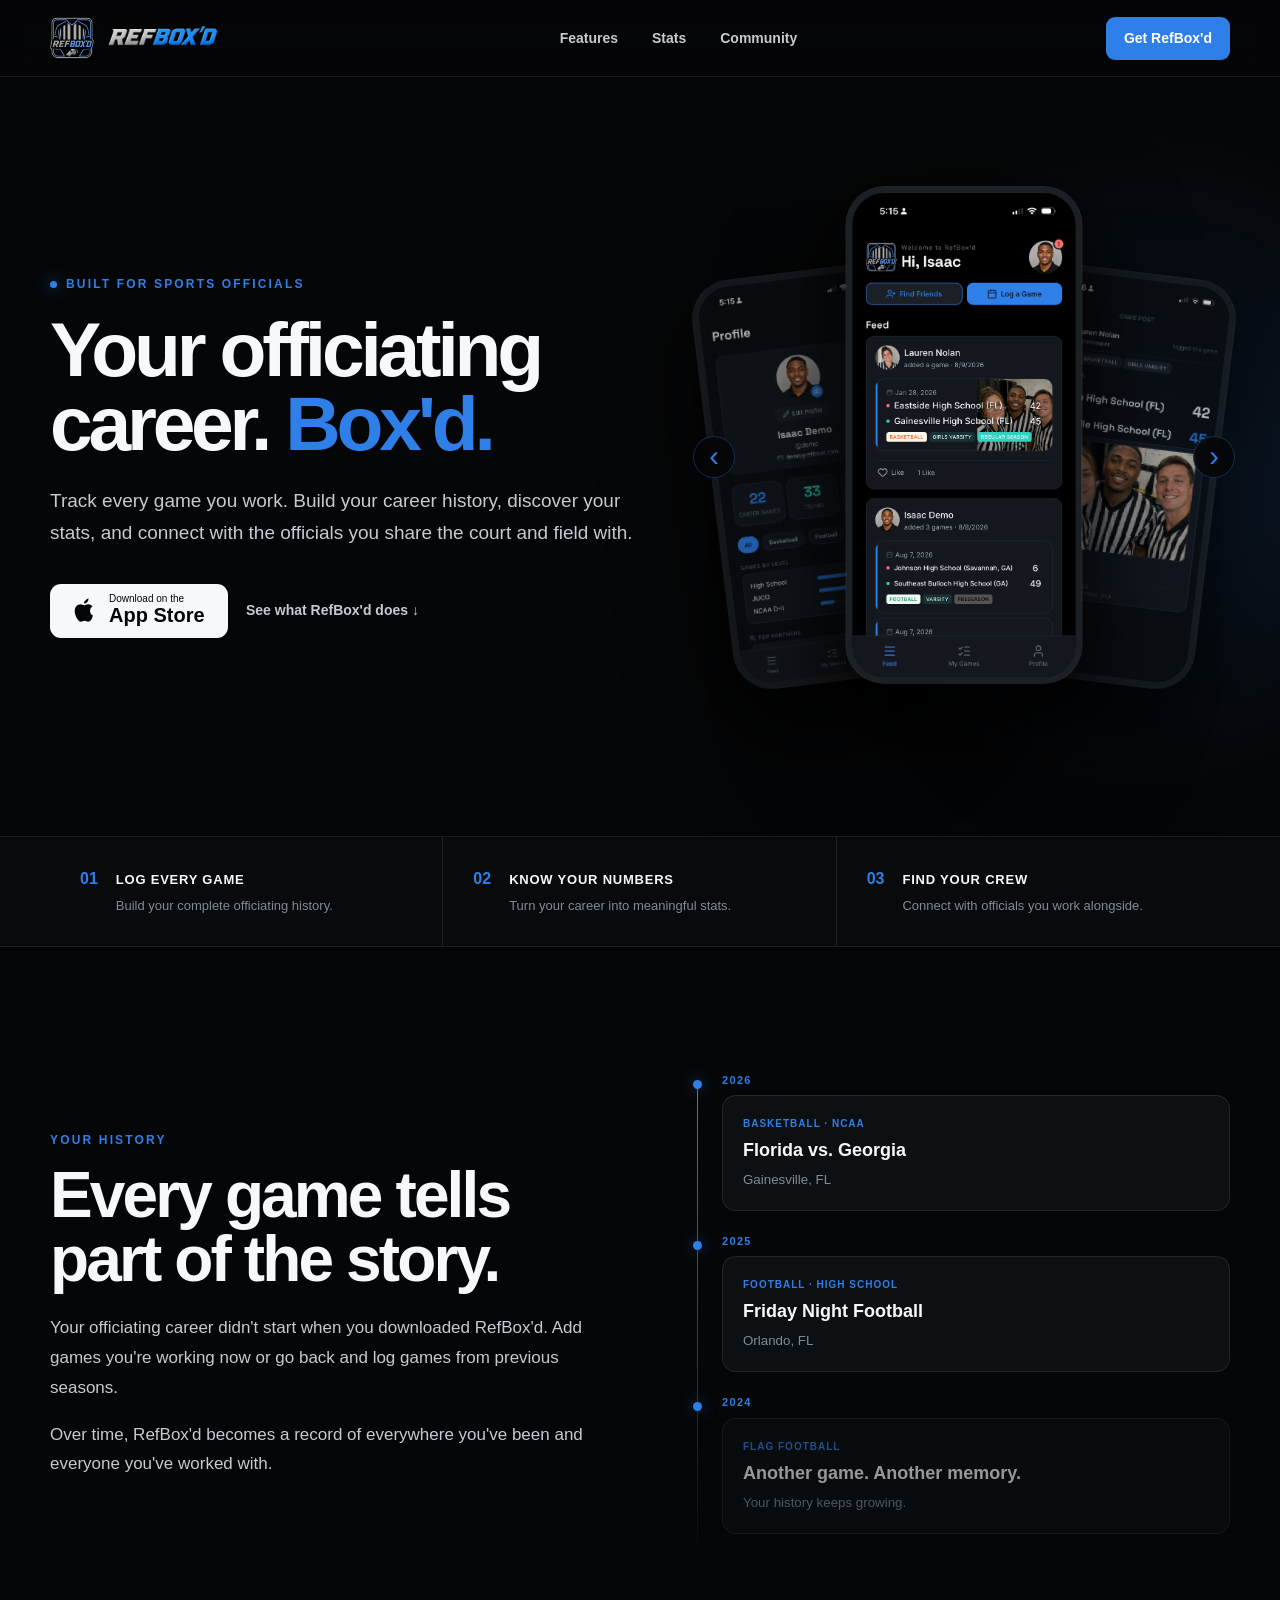
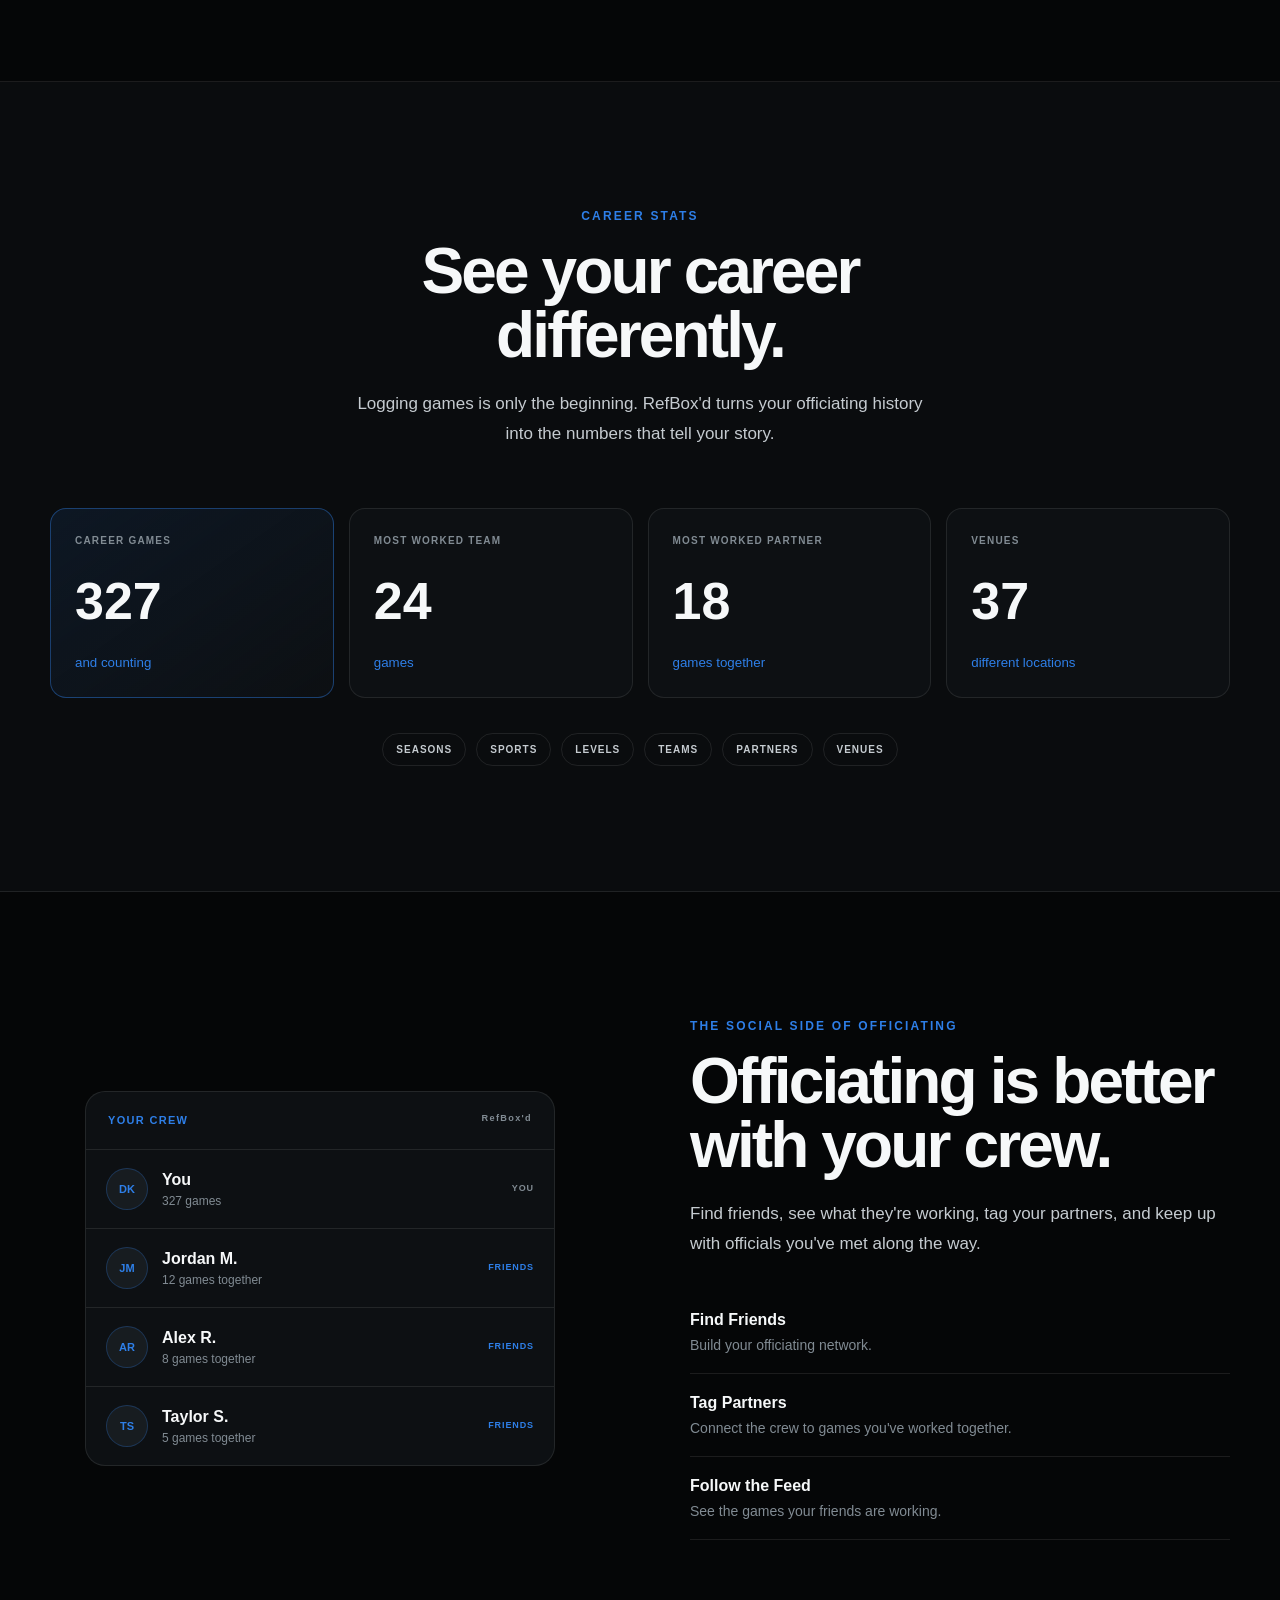
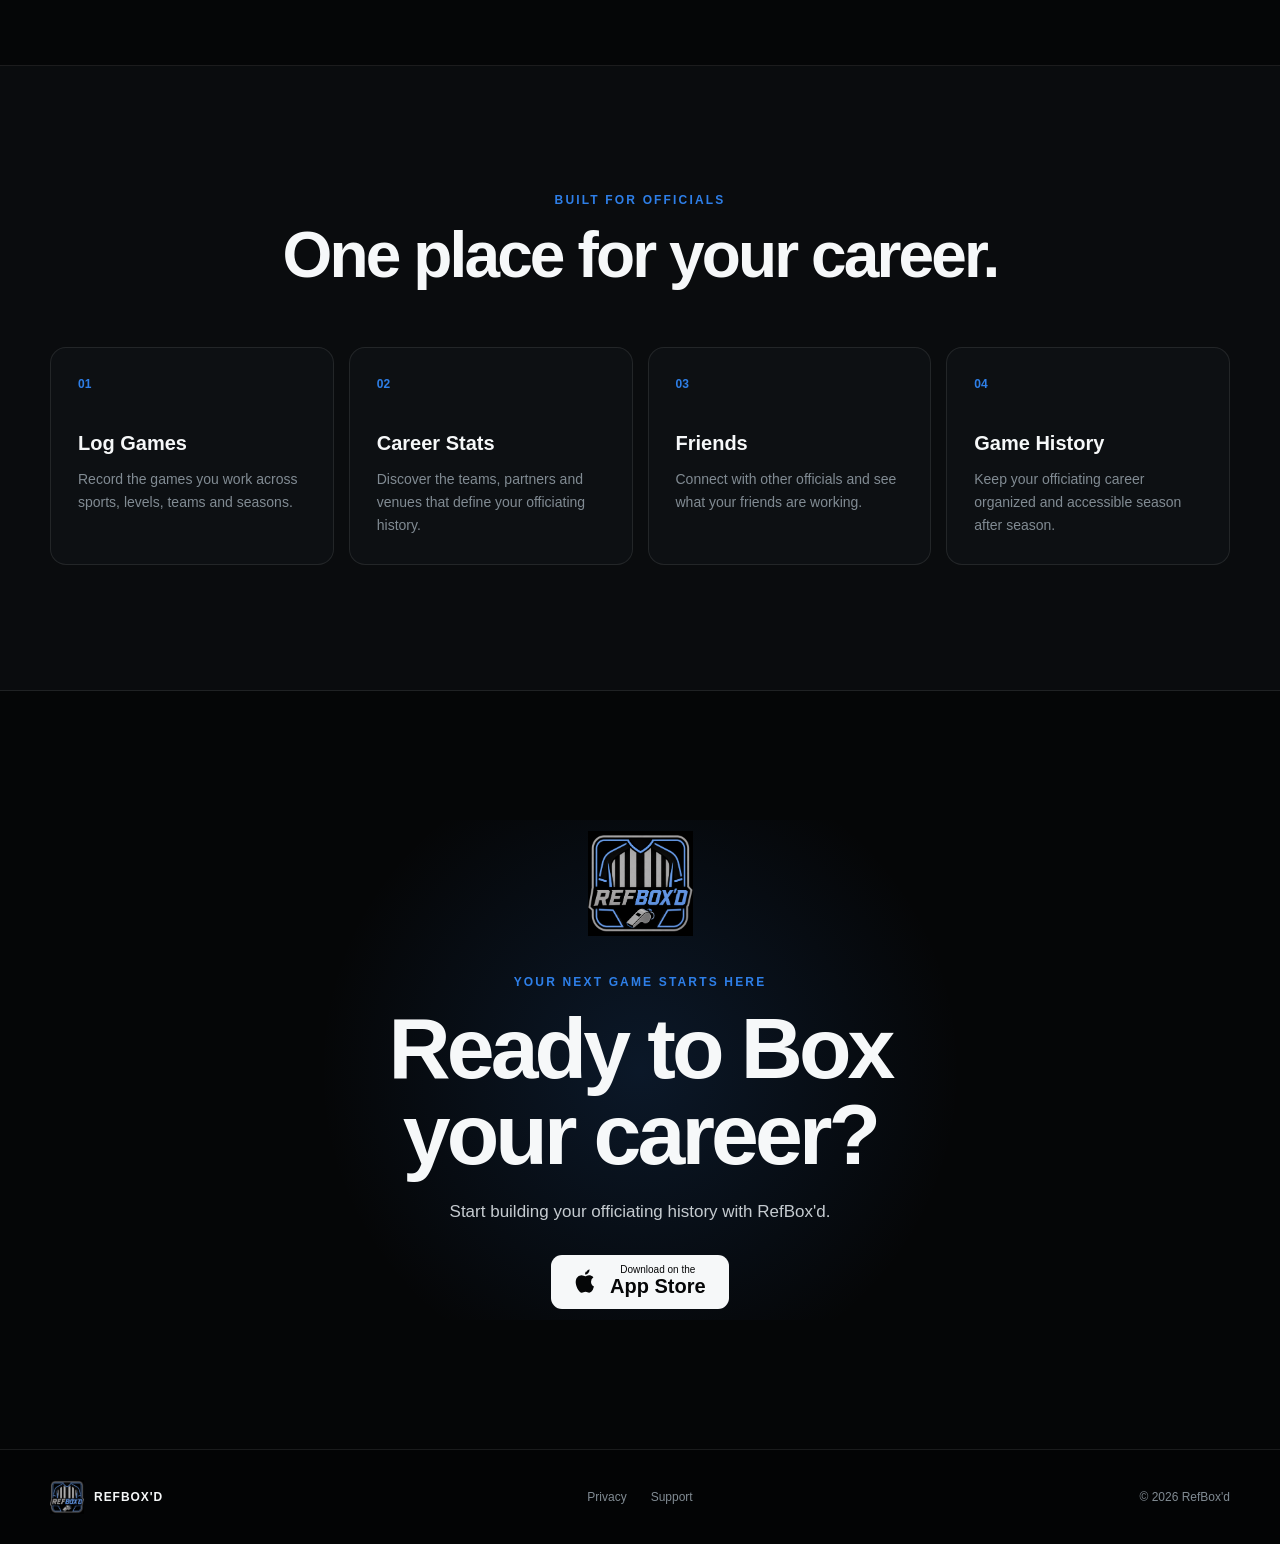
==== commit e287628b: ""design and apple link"" ====
--- a/index.html
+++ b/index.html
@@ -19,7 +19,6 @@
   <link rel="stylesheet" href="styles.css" />
 </head>
 
-
 <body>
 
   <!-- =====================================
@@ -34,25 +33,25 @@
 
         <img
           src="assets/logo.png"
-          alt="RefBox'd"
+          alt="RefBox'd logo"
           class="brand-logo"
         />
 
-        <span>REFBOX'D</span>
+        <img
+          src="assets/refboxd-wordmark.png"
+          alt="RefBox'd"
+          class="brand-wordmark"
+        />
 
       </a>
 
-
       <nav class="nav-links">
 
         <a href="#features">Features</a>
-
         <a href="#stats">Stats</a>
-
         <a href="#community">Community</a>
 
       </nav>
-
 
       <a href="#download" class="nav-download">
         Get RefBox'd
@@ -63,7 +62,6 @@
   </header>
 
 
-
   <main>
 
 
@@ -75,7 +73,6 @@
 
       <div class="hero-glow"></div>
 
-
       <div class="container hero-grid">
 
 
@@ -91,15 +88,10 @@
 
           </div>
 
-
           <h1>
-
             Your officiating<br />
-
             career. <span>Box'd.</span>
-
           </h1>
-
 
           <p class="hero-description">
 
@@ -109,58 +101,89 @@
 
           </p>
 
-
           <div class="hero-actions">
 
-
             <a
-              href="#"
+              href="https://apps.apple.com/us/app/refboxd/id6796103132"
               class="app-store-button"
               id="app-store-link"
+              target="_blank"
+              rel="noopener noreferrer"
             >
 
-              <div class="apple-logo">●</div>
-
+              <svg
+                class="apple-logo"
+                viewBox="0 0 24 24"
+                aria-hidden="true"
+              >
+                <path
+                  fill="currentColor"
+                  d="M18.71 19.5c-.83 1.24-1.71 2.45-3.05 2.47-1.31.03-1.73-.78-3.23-.78-1.5 0-1.97.76-3.21.81-1.29.05-2.27-1.32-3.1-2.55C4.42 17 3.12 12.57 4.87 9.53a4.82 4.82 0 0 1 4.09-2.47c1.28-.03 2.48.86 3.23.86.72 0 2.13-1.07 3.59-.91.61.03 2.32.24 3.42 1.86a4.6 4.6 0 0 0-2.03 3.84 4.48 4.48 0 0 0 2.52 4.09c-.29.84-.66 1.66-.98 2.7ZM13.06 4.41A4.41 4.41 0 0 1 15.88 2a4.31 4.31 0 0 1-1 3.13 3.65 3.65 0 0 1-2.86 1.35 4.17 4.17 0 0 1 1.04-3.07Z"
+                />
+              </svg>
 
               <div>
-
                 <small>Download on the</small>
-
                 <strong>App Store</strong>
-
               </div>
 
             </a>
-
 
             <a
               href="#features"
               class="secondary-button"
             >
-
               See what RefBox'd does ↓
-
             </a>
 
-
-          </div>
-
-        </div>
-
+          </div>
+
+        </div>
 
 
         <!-- =====================================
-             REAL REFBOX'D APP SCREENSHOTS
+             ROTATING APP SCREENSHOTS
              ===================================== -->
 
         <div class="hero-preview">
 
-          <div class="phone-showcase">
-
-
-            <!-- LEFT: FEED -->
-
-            <div class="phone phone-left">
+          <div
+            class="phone-showcase"
+            id="phone-showcase"
+          >
+
+
+            <!-- PROFILE -->
+
+            <div
+              class="phone phone-left"
+              data-phone="profile"
+              role="button"
+              tabindex="0"
+              aria-label="Show RefBox'd profile screenshot"
+            >
+
+              <div class="phone-frame">
+
+                <img
+                  src="assets/screenshots/profile1.png"
+                  alt="RefBox'd officiating profile"
+                />
+
+              </div>
+
+            </div>
+
+
+            <!-- FEED - STARTS IN FRONT -->
+
+            <div
+              class="phone phone-center"
+              data-phone="feed"
+              role="button"
+              tabindex="0"
+              aria-label="Show RefBox'd activity feed screenshot"
+            >
 
               <div class="phone-frame">
 
@@ -174,27 +197,15 @@
             </div>
 
 
-
-            <!-- CENTER: PROFILE -->
-
-            <div class="phone phone-center">
-
-              <div class="phone-frame">
-
-                <img
-                  src="assets/screenshots/profile1.png"
-                  alt="RefBox'd officiating profile"
-                />
-
-              </div>
-
-            </div>
-
-
-
-            <!-- RIGHT: GAME -->
-
-            <div class="phone phone-right">
+            <!-- GAME -->
+
+            <div
+              class="phone phone-right"
+              data-phone="game"
+              role="button"
+              tabindex="0"
+              aria-label="Show RefBox'd game screenshot"
+            >
 
               <div class="phone-frame">
 
@@ -208,6 +219,27 @@
             </div>
 
 
+            <!-- CAROUSEL CONTROLS -->
+
+            <button
+              class="phone-arrow phone-arrow-left"
+              id="phone-prev"
+              type="button"
+              aria-label="Previous screenshot"
+            >
+              ‹
+            </button>
+
+            <button
+              class="phone-arrow phone-arrow-right"
+              id="phone-next"
+              type="button"
+              aria-label="Next screenshot"
+            >
+              ›
+            </button>
+
+
           </div>
 
         </div>
@@ -216,7 +248,6 @@
       </div>
 
     </section>
-
 
 
     <!-- =====================================
@@ -230,23 +261,16 @@
 
       <div class="container feature-strip-grid">
 
-
         <div class="strip-item">
 
           <span class="strip-number">01</span>
 
           <div>
-
             <strong>LOG EVERY GAME</strong>
-
-            <p>
-              Build your complete officiating history.
-            </p>
-
-          </div>
-
-        </div>
-
+            <p>Build your complete officiating history.</p>
+          </div>
+
+        </div>
 
 
         <div class="strip-item">
@@ -254,17 +278,11 @@
           <span class="strip-number">02</span>
 
           <div>
-
             <strong>KNOW YOUR NUMBERS</strong>
-
-            <p>
-              Turn your career into meaningful stats.
-            </p>
-
-          </div>
-
-        </div>
-
+            <p>Turn your career into meaningful stats.</p>
+          </div>
+
+        </div>
 
 
         <div class="strip-item">
@@ -272,22 +290,15 @@
           <span class="strip-number">03</span>
 
           <div>
-
             <strong>FIND YOUR CREW</strong>
-
-            <p>
-              Connect with officials you work alongside.
-            </p>
-
-          </div>
-
-        </div>
-
+            <p>Connect with officials you work alongside.</p>
+          </div>
+
+        </div>
 
       </div>
 
     </section>
-
 
 
     <!-- =====================================
@@ -301,20 +312,14 @@
 
         <div class="section-copy">
 
-
           <div class="section-kicker">
             YOUR HISTORY
           </div>
 
-
           <h2>
-
             Every game tells<br />
-
             part of the story.
-
           </h2>
-
 
           <p>
 
@@ -324,7 +329,6 @@
 
           </p>
 
-
           <p>
 
             Over time, RefBox'd becomes a record of everywhere you've
@@ -332,31 +336,23 @@
 
           </p>
 
-
-        </div>
-
+        </div>
 
 
         <div class="history-visual">
 
-
           <div class="history-line"></div>
 
 
-
           <div class="history-game">
-
 
             <div class="history-year">
               2026
             </div>
 
-
             <div class="history-game-card">
 
-              <span>
-                BASKETBALL · NCAA
-              </span>
+              <span>BASKETBALL · NCAA</span>
 
               <strong>
                 Florida vs. Georgia
@@ -368,24 +364,18 @@
 
             </div>
 
-
-          </div>
-
+          </div>
 
 
           <div class="history-game">
-
 
             <div class="history-year">
               2025
             </div>
 
-
             <div class="history-game-card">
 
-              <span>
-                FOOTBALL · HIGH SCHOOL
-              </span>
+              <span>FOOTBALL · HIGH SCHOOL</span>
 
               <strong>
                 Friday Night Football
@@ -397,24 +387,18 @@
 
             </div>
 
-
-          </div>
-
+          </div>
 
 
           <div class="history-game">
-
 
             <div class="history-year">
               2024
             </div>
 
-
             <div class="history-game-card faded">
 
-              <span>
-                FLAG FOOTBALL
-              </span>
+              <span>FLAG FOOTBALL</span>
 
               <strong>
                 Another game. Another memory.
@@ -426,9 +410,7 @@
 
             </div>
 
-
-          </div>
-
+          </div>
 
         </div>
 
@@ -436,7 +418,6 @@
       </div>
 
     </section>
-
 
 
     <!-- =====================================
@@ -450,20 +431,16 @@
 
       <div class="container">
 
-
         <div class="center-heading">
-
 
           <div class="section-kicker">
             CAREER STATS
           </div>
-
 
           <h2>
             See your career differently.
           </h2>
 
-
           <p>
 
             Logging games is only the beginning. RefBox'd turns your
@@ -471,9 +448,7 @@
 
           </p>
 
-
-        </div>
-
+        </div>
 
 
         <div class="stats-grid">
@@ -481,100 +456,65 @@
 
           <div class="stat-card stat-card-featured">
 
-            <span>
-              CAREER GAMES
-            </span>
-
-            <strong>
-              327
-            </strong>
-
-            <small>
-              and counting
-            </small>
-
-          </div>
-
+            <span>CAREER GAMES</span>
+
+            <strong>327</strong>
+
+            <small>and counting</small>
+
+          </div>
 
 
           <div class="stat-card">
 
-            <span>
-              MOST WORKED TEAM
-            </span>
-
-            <strong>
-              24
-            </strong>
-
-            <small>
-              games
-            </small>
-
-          </div>
-
+            <span>MOST WORKED TEAM</span>
+
+            <strong>24</strong>
+
+            <small>games</small>
+
+          </div>
 
 
           <div class="stat-card">
 
-            <span>
-              MOST WORKED PARTNER
-            </span>
-
-            <strong>
-              18
-            </strong>
-
-            <small>
-              games together
-            </small>
-
-          </div>
-
+            <span>MOST WORKED PARTNER</span>
+
+            <strong>18</strong>
+
+            <small>games together</small>
+
+          </div>
 
 
           <div class="stat-card">
 
-            <span>
-              VENUES
-            </span>
-
-            <strong>
-              37
-            </strong>
-
-            <small>
-              different locations
-            </small>
-
-          </div>
-
-
-        </div>
-
+            <span>VENUES</span>
+
+            <strong>37</strong>
+
+            <small>different locations</small>
+
+          </div>
+
+
+        </div>
 
 
         <div class="stat-features">
 
           <span>SEASONS</span>
-
           <span>SPORTS</span>
-
           <span>LEVELS</span>
-
           <span>TEAMS</span>
-
           <span>PARTNERS</span>
-
           <span>VENUES</span>
 
         </div>
 
-
       </div>
 
     </section>
-
 
 
     <!-- =====================================
@@ -591,22 +531,16 @@
 
         <div class="community-visual">
 
-
           <div class="crew-card">
 
 
             <div class="crew-header">
 
-              <span>
-                YOUR CREW
-              </span>
-
-              <small>
-                RefBox'd
-              </small>
-
-            </div>
-
+              <span>YOUR CREW</span>
+
+              <small>RefBox'd</small>
+
+            </div>
 
 
             <div class="official-row">
@@ -615,19 +549,10 @@
                 DK
               </div>
 
-
               <div>
-
-                <strong>
-                  You
-                </strong>
-
-                <span>
-                  327 games
-                </span>
-
-              </div>
-
+                <strong>You</strong>
+                <span>327 games</span>
+              </div>
 
               <div class="friend-status">
                 YOU
@@ -636,26 +561,16 @@
             </div>
 
 
-
             <div class="official-row">
 
               <div class="avatar">
                 JM
               </div>
 
-
               <div>
-
-                <strong>
-                  Jordan M.
-                </strong>
-
-                <span>
-                  12 games together
-                </span>
-
-              </div>
-
+                <strong>Jordan M.</strong>
+                <span>12 games together</span>
+              </div>
 
               <div class="friend-status active">
                 FRIENDS
@@ -664,26 +579,16 @@
             </div>
 
 
-
             <div class="official-row">
 
               <div class="avatar">
                 AR
               </div>
 
-
               <div>
-
-                <strong>
-                  Alex R.
-                </strong>
-
-                <span>
-                  8 games together
-                </span>
-
-              </div>
-
+                <strong>Alex R.</strong>
+                <span>8 games together</span>
+              </div>
 
               <div class="friend-status active">
                 FRIENDS
@@ -692,26 +597,16 @@
             </div>
 
 
-
             <div class="official-row">
 
               <div class="avatar">
                 TS
               </div>
 
-
               <div>
-
-                <strong>
-                  Taylor S.
-                </strong>
-
-                <span>
-                  5 games together
-                </span>
-
-              </div>
-
+                <strong>Taylor S.</strong>
+                <span>5 games together</span>
+              </div>
 
               <div class="friend-status active">
                 FRIENDS
@@ -722,27 +617,19 @@
 
           </div>
 
-
-        </div>
-
+        </div>
 
 
         <div class="section-copy">
-
 
           <div class="section-kicker">
             THE SOCIAL SIDE OF OFFICIATING
           </div>
 
-
           <h2>
-
             Officiating is better<br />
-
             with your crew.
-
           </h2>
-
 
           <p>
 
@@ -752,9 +639,7 @@
           </p>
 
 
-
           <div class="community-features">
-
 
             <div>
 
@@ -769,7 +654,6 @@
             </div>
 
 
-
             <div>
 
               <strong>
@@ -783,7 +667,6 @@
             </div>
 
 
-
             <div>
 
               <strong>
@@ -796,9 +679,7 @@
 
             </div>
 
-
-          </div>
-
+          </div>
 
         </div>
 
@@ -806,7 +687,6 @@
       </div>
 
     </section>
-
 
 
     <!-- =====================================
@@ -817,7 +697,6 @@
 
       <div class="container">
 
-
         <div class="center-heading">
 
           <div class="section-kicker">
@@ -831,7 +710,6 @@
         </div>
 
 
-
         <div class="built-grid">
 
 
@@ -855,7 +733,6 @@
           </div>
 
 
-
           <div class="built-card">
 
             <div class="built-icon">
@@ -876,7 +753,6 @@
           </div>
 
 
-
           <div class="built-card">
 
             <div class="built-icon">
@@ -897,7 +773,6 @@
           </div>
 
 
-
           <div class="built-card">
 
             <div class="built-icon">
@@ -920,15 +795,13 @@
 
         </div>
 
-
       </div>
 
     </section>
 
 
-
     <!-- =====================================
-         DOWNLOAD CTA
+         DOWNLOAD
          ===================================== -->
 
     <section
@@ -937,7 +810,6 @@
     >
 
       <div class="download-glow"></div>
-
 
       <div class="container download-content">
 
@@ -955,33 +827,34 @@
 
 
         <h2>
-
           Ready to Box<br />
-
           your career?
-
         </h2>
 
 
         <p>
-
           Start building your officiating history with RefBox'd.
-
         </p>
 
 
-
         <a
-          href="#"
+          href="https://apps.apple.com/us/app/refboxd/id6796103132"
           class="app-store-button large"
           id="bottom-app-store-link"
+          target="_blank"
+          rel="noopener noreferrer"
         >
 
-
-          <div class="apple-logo">
-            ●
-          </div>
-
+          <svg
+            class="apple-logo"
+            viewBox="0 0 24 24"
+            aria-hidden="true"
+          >
+            <path
+              fill="currentColor"
+              d="M18.71 19.5c-.83 1.24-1.71 2.45-3.05 2.47-1.31.03-1.73-.78-3.23-.78-1.5 0-1.97.76-3.21.81-1.29.05-2.27-1.32-3.1-2.55C4.42 17 3.12 12.57 4.87 9.53a4.82 4.82 0 0 1 4.09-2.47c1.28-.03 2.48.86 3.23.86.72 0 2.13-1.07 3.59-.91.61.03 2.32.24 3.42 1.86a4.6 4.6 0 0 0-2.03 3.84 4.48 4.48 0 0 0 2.52 4.09c-.29.84-.66 1.66-.98 2.7ZM13.06 4.41A4.41 4.41 0 0 1 15.88 2a4.31 4.31 0 0 1-1 3.13 3.65 3.65 0 0 1-2.86 1.35 4.17 4.17 0 0 1 1.04-3.07Z"
+            />
+          </svg>
 
           <div>
 
@@ -995,7 +868,6 @@
 
           </div>
 
-
         </a>
 
 
@@ -1005,7 +877,6 @@
 
 
   </main>
-
 
 
   <!-- =====================================
@@ -1013,7 +884,6 @@
        ===================================== -->
 
   <footer>
-
 
     <div class="container footer-inner">
 
@@ -1032,7 +902,6 @@
       </div>
 
 
-
       <div class="footer-links">
 
         <a href="#">
@@ -1046,24 +915,18 @@
       </div>
 
 
-
       <div class="copyright">
-
         © 2026 RefBox'd
-
       </div>
 
 
     </div>
 
-
   </footer>
 
 
-
   <script src="script.js"></script>
 
-
 </body>
 
 </html>
--- a/styles.css
+++ b/styles.css
@@ -4,9 +4,9 @@
   --card: #0d1013;
   --card-hover: #11161a;
 
-  --blue: #9fd9ee;
-  --blue-bright: #bdeaff;
-  --blue-dark: #4f91aa;
+  --blue: #2E7FE8;
+  --blue-bright: #5598EE;
+  --blue-dark: #1F64C2;
 
   --white: #f6f8f9;
   --silver: #c5cbd0;
@@ -55,6 +55,10 @@
   max-width: 100%;
 }
 
+button {
+  font: inherit;
+}
+
 .container {
   width: min(calc(100% - 40px), var(--max-width));
   margin: 0 auto;
@@ -87,17 +91,27 @@
 .brand {
   display: flex;
   align-items: center;
-  gap: 11px;
-
-  font-weight: 900;
-  letter-spacing: 0.05em;
+
+  gap: 12px;
 }
 
 .brand-logo {
-  width: 42px;
-  height: 42px;
+  width: 44px;
+  height: 44px;
 
   object-fit: contain;
+
+  flex-shrink: 0;
+}
+
+.brand-wordmark {
+  display: block;
+
+  width: 145px;
+  max-height: 38px;
+
+  object-fit: contain;
+  object-position: left center;
 }
 
 .nav-links {
@@ -122,7 +136,7 @@
   padding: 11px 18px;
 
   background: var(--blue);
-  color: #071015;
+  color: white;
 
   border-radius: 9px;
 
@@ -170,7 +184,7 @@
   background:
     radial-gradient(
       circle,
-      rgba(159, 217, 238, 0.13),
+      rgba(46, 127, 232, 0.16),
       transparent 67%
     );
 
@@ -179,9 +193,11 @@
 
 .hero-grid {
   display: grid;
+
   grid-template-columns: 1.05fr 0.95fr;
 
   gap: 60px;
+
   align-items: center;
 
   padding-top: 85px;
@@ -221,6 +237,7 @@
   margin: 20px 0 24px;
 
   font-size: clamp(58px, 6vw, 88px);
+
   line-height: 0.96;
 
   letter-spacing: -0.055em;
@@ -238,6 +255,7 @@
   color: var(--silver);
 
   font-size: 19px;
+
   line-height: 1.7;
 }
 
@@ -295,6 +313,10 @@
   width: 28px;
   height: 28px;
 
+  display: flex;
+  align-items: center;
+  justify-content: center;
+
   flex-shrink: 0;
 
   color: #050607;
@@ -309,7 +331,7 @@
 
 
 /* =========================================
-   REAL REFBOX'D SCREENSHOTS
+   ROTATING REFBOX'D SCREENSHOTS
    ========================================= */
 
 .hero-preview {
@@ -332,6 +354,8 @@
 
 .phone {
   position: absolute;
+
+  cursor: pointer;
 
   filter:
     drop-shadow(
@@ -339,8 +363,12 @@
     );
 
   transition:
-    transform 0.3s ease,
-    opacity 0.3s ease;
+    left 0.55s ease,
+    right 0.55s ease,
+    top 0.55s ease,
+    width 0.55s ease,
+    transform 0.55s ease,
+    opacity 0.55s ease;
 }
 
 .phone-frame {
@@ -353,6 +381,7 @@
   background: #050607;
 
   border: 6px solid #1b2025;
+
   border-radius: 38px;
 
   box-shadow:
@@ -371,70 +400,143 @@
 }
 
 
-/* CENTER PHONE — PROFILE */
+/* ACTIVE / CENTER PHONE */
 
 .phone-center {
   width: 235px;
 
   left: 50%;
+  right: auto;
   top: 10px;
 
-  transform: translateX(-50%);
+  transform:
+    translateX(-50%)
+    rotate(0deg);
 
   z-index: 3;
-}
-
-
-/* LEFT PHONE — FEED */
+
+  opacity: 1;
+}
+
+
+/* LEFT PHONE */
 
 .phone-left {
   width: 195px;
 
   left: 15px;
+  right: auto;
   top: 95px;
 
-  transform: rotate(-7deg);
+  transform:
+    rotate(-7deg);
 
   z-index: 1;
 
-  opacity: 0.9;
-}
-
-
-/* RIGHT PHONE — GAME */
+  opacity: 0.72;
+}
+
+
+/* RIGHT PHONE */
 
 .phone-right {
   width: 195px;
 
+  left: auto;
   right: 15px;
   top: 95px;
 
-  transform: rotate(7deg);
+  transform:
+    rotate(7deg);
 
   z-index: 2;
 
-  opacity: 0.92;
-}
-
-
-/* SCREENSHOT HOVER */
-
-.phone-showcase:hover .phone-center {
+  opacity: 0.76;
+}
+
+
+/* PHONE HOVER */
+
+.phone-left:hover {
+  opacity: 1;
+
+  transform:
+    rotate(-5deg)
+    translateY(-6px);
+}
+
+.phone-right:hover {
+  opacity: 1;
+
+  transform:
+    rotate(5deg)
+    translateY(-6px);
+}
+
+.phone-center:hover {
   transform:
     translateX(-50%)
-    translateY(-8px);
-}
-
-.phone-showcase:hover .phone-left {
-  transform:
-    rotate(-9deg)
-    translateX(-6px);
-}
-
-.phone-showcase:hover .phone-right {
-  transform:
-    rotate(9deg)
-    translateX(6px);
+    translateY(-7px);
+}
+
+
+/* =========================================
+   PHONE CAROUSEL ARROWS
+   ========================================= */
+
+.phone-arrow {
+  position: absolute;
+
+  top: 50%;
+
+  width: 42px;
+  height: 42px;
+
+  display: flex;
+  align-items: center;
+  justify-content: center;
+
+  padding: 0;
+
+  background: rgba(5, 6, 7, 0.82);
+
+  color: var(--blue);
+
+  border:
+    1px solid rgba(46, 127, 232, 0.32);
+
+  border-radius: 50%;
+
+  font-size: 29px;
+  line-height: 1;
+
+  cursor: pointer;
+
+  z-index: 10;
+
+  backdrop-filter: blur(10px);
+
+  transform: translateY(-50%);
+
+  transition:
+    background 0.2s ease,
+    border-color 0.2s ease,
+    transform 0.2s ease;
+}
+
+.phone-arrow:hover {
+  background:
+    rgba(46, 127, 232, 0.15);
+
+  border-color: var(--blue);
+}
+
+.phone-arrow-left {
+  left: -5px;
+}
+
+.phone-arrow-right {
+  right: -5px;
 }
 
 
@@ -450,6 +552,7 @@
 
 .feature-strip-grid {
   display: grid;
+
   grid-template-columns: repeat(3, 1fr);
 }
 
@@ -500,6 +603,7 @@
 
 .two-column {
   display: grid;
+
   grid-template-columns: 1fr 1fr;
 
   gap: 100px;
@@ -513,6 +617,7 @@
   margin: 14px 0 22px;
 
   font-size: clamp(42px, 5vw, 68px);
+
   line-height: 1;
 
   letter-spacing: -0.045em;
@@ -525,6 +630,7 @@
   color: var(--silver);
 
   font-size: 17px;
+
   line-height: 1.75;
 }
 
@@ -568,7 +674,7 @@
   background:
     linear-gradient(
       var(--blue),
-      rgba(159, 217, 238, 0.05)
+      rgba(46, 127, 232, 0.05)
     );
 }
 
@@ -594,7 +700,7 @@
   border-radius: 50%;
 
   box-shadow:
-    0 0 15px rgba(159, 217, 238, 0.6);
+    0 0 15px rgba(46, 127, 232, 0.6);
 }
 
 .history-year {
@@ -617,6 +723,7 @@
   background: var(--card);
 
   border: 1px solid var(--border);
+
   border-radius: 14px;
 }
 
@@ -654,6 +761,7 @@
 
 .stats-grid {
   display: grid;
+
   grid-template-columns: repeat(4, 1fr);
 
   gap: 15px;
@@ -671,6 +779,7 @@
   background: var(--card);
 
   border: 1px solid var(--border);
+
   border-radius: 16px;
 }
 
@@ -678,12 +787,12 @@
   background:
     linear-gradient(
       145deg,
-      rgba(159, 217, 238, 0.09),
+      rgba(46, 127, 232, 0.1),
       var(--card)
     );
 
   border-color:
-    rgba(159, 217, 238, 0.4);
+    rgba(46, 127, 232, 0.42);
 }
 
 .stat-card span {
@@ -697,6 +806,7 @@
 
 .stat-card strong {
   font-size: 52px;
+
   line-height: 1;
 }
 
@@ -718,6 +828,7 @@
   padding: 8px 13px;
 
   border: 1px solid var(--border);
+
   border-radius: 100px;
 
   color: var(--silver);
@@ -747,6 +858,7 @@
   background: var(--card);
 
   border: 1px solid var(--border);
+
   border-radius: 20px;
 }
 
@@ -772,6 +884,7 @@
 
 .official-row {
   display: grid;
+
   grid-template-columns: auto 1fr auto;
 
   gap: 14px;
@@ -798,7 +911,7 @@
   background: #171c20;
 
   border:
-    1px solid rgba(159, 217, 238, 0.25);
+    1px solid rgba(46, 127, 232, 0.28);
 
   border-radius: 50%;
 
@@ -866,6 +979,7 @@
 
 .built-grid {
   display: grid;
+
   grid-template-columns: repeat(4, 1fr);
 
   gap: 15px;
@@ -877,6 +991,7 @@
   background: var(--card);
 
   border: 1px solid var(--border);
+
   border-radius: 16px;
 
   transition:
@@ -888,7 +1003,7 @@
   transform: translateY(-4px);
 
   border-color:
-    rgba(159, 217, 238, 0.3);
+    rgba(46, 127, 232, 0.35);
 }
 
 .built-icon {
@@ -910,6 +1025,7 @@
   color: var(--muted);
 
   font-size: 14px;
+
   line-height: 1.65;
 }
 
@@ -937,12 +1053,13 @@
   left: 50%;
   top: 50%;
 
-  transform: translate(-50%, -50%);
+  transform:
+    translate(-50%, -50%);
 
   background:
     radial-gradient(
       circle,
-      rgba(159, 217, 238, 0.12),
+      rgba(46, 127, 232, 0.15),
       transparent 68%
     );
 
@@ -990,6 +1107,7 @@
 
 .footer-inner {
   display: grid;
+
   grid-template-columns: 1fr auto 1fr;
 
   align-items: center;
@@ -1062,6 +1180,7 @@
 
   .strip-item {
     border-right: 0;
+
     border-bottom: 1px solid var(--border);
   }
 
@@ -1101,13 +1220,18 @@
     min-height: 66px;
   }
 
+  .brand {
+    gap: 8px;
+  }
+
   .brand-logo {
     width: 36px;
     height: 36px;
   }
 
-  .brand span {
-    font-size: 13px;
+  .brand-wordmark {
+    width: 105px;
+    max-height: 30px;
   }
 
   .nav-download {
@@ -1131,11 +1255,12 @@
 
   .hero-actions {
     flex-direction: column;
+
     align-items: flex-start;
   }
 
 
-  /* REAL SCREENSHOTS ON MOBILE */
+  /* ROTATING PHONES */
 
   .phone-showcase {
     max-width: 340px;
@@ -1147,6 +1272,8 @@
   .phone-center {
     width: 185px;
 
+    left: 50%;
+    right: auto;
     top: 0;
   }
 
@@ -1154,12 +1281,14 @@
     width: 150px;
 
     left: 0;
+    right: auto;
     top: 80px;
   }
 
   .phone-right {
     width: 150px;
 
+    left: auto;
     right: 0;
     top: 80px;
   }
@@ -1168,6 +1297,21 @@
     border-width: 4px;
 
     border-radius: 28px;
+  }
+
+  .phone-arrow {
+    width: 36px;
+    height: 36px;
+
+    font-size: 25px;
+  }
+
+  .phone-arrow-left {
+    left: -8px;
+  }
+
+  .phone-arrow-right {
+    right: -8px;
   }
 
 
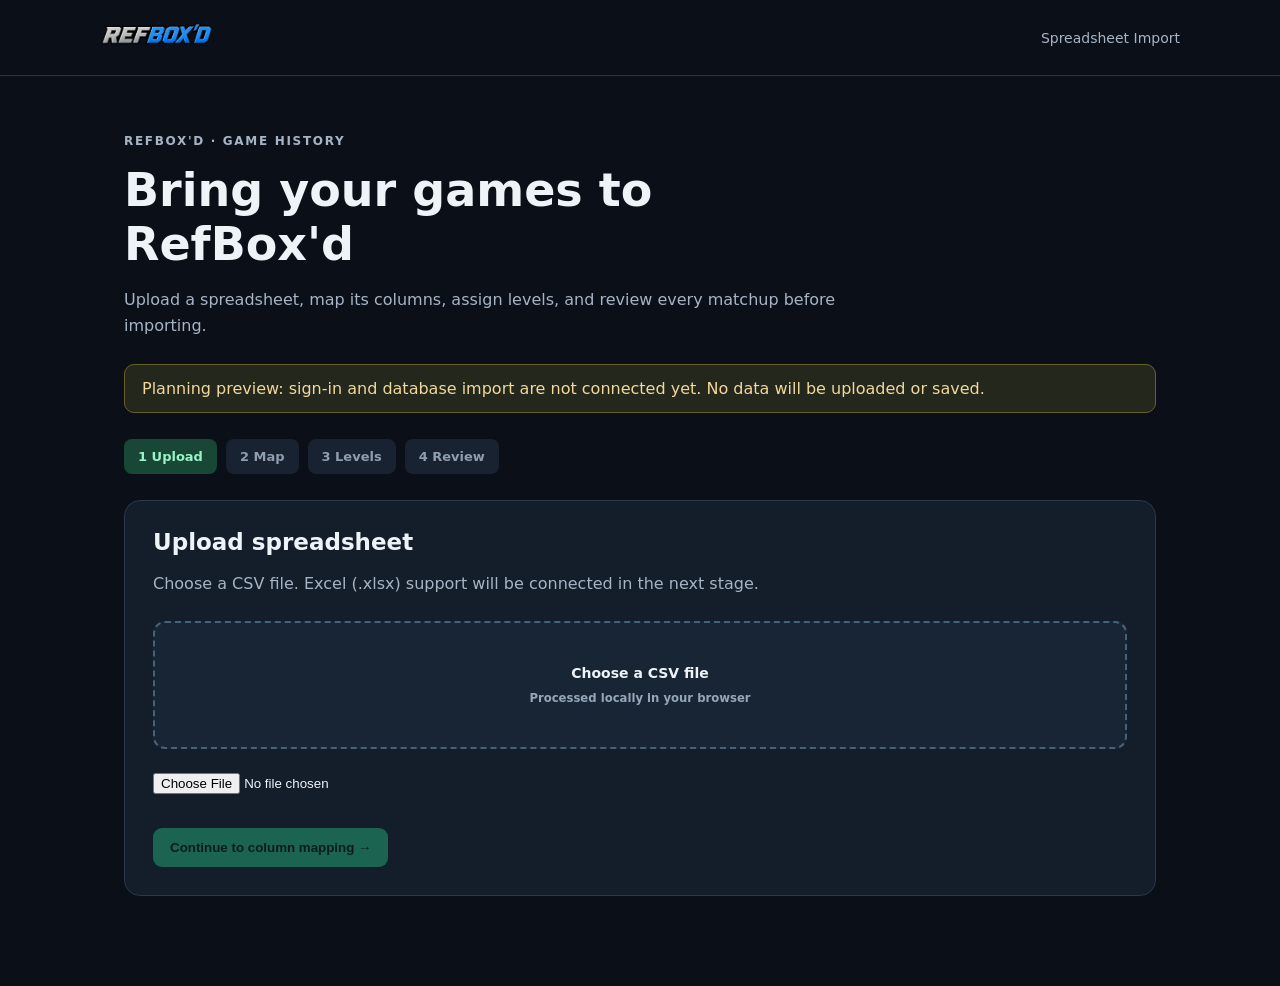
==== commit 1e232408: "Add files via upload" ====
--- a/index.html
+++ b/index.html
@@ -1,932 +1 @@
-<!DOCTYPE html>
-<html lang="en">
-
-<head>
-  <meta charset="UTF-8" />
-
-  <meta
-    name="viewport"
-    content="width=device-width, initial-scale=1.0"
-  />
-
-  <title>RefBox'd | Your Officiating Career. Box'd.</title>
-
-  <meta
-    name="description"
-    content="RefBox'd helps sports officials track every game they work, build their officiating history, view career statistics, and connect with other officials."
-  />
-
-  <link rel="stylesheet" href="styles.css" />
-</head>
-
-<body>
-
-  <!-- =====================================
-       NAV
-       ===================================== -->
-
-  <header class="nav">
-
-    <div class="container nav-inner">
-
-      <a href="/" class="brand">
-
-        <img
-          src="assets/logo.png"
-          alt="RefBox'd logo"
-          class="brand-logo"
-        />
-
-        <img
-          src="assets/refboxd-wordmark.png"
-          alt="RefBox'd"
-          class="brand-wordmark"
-        />
-
-      </a>
-
-      <nav class="nav-links">
-
-        <a href="#features">Features</a>
-        <a href="#stats">Stats</a>
-        <a href="#community">Community</a>
-
-      </nav>
-
-      <a href="#download" class="nav-download">
-        Get RefBox'd
-      </a>
-
-    </div>
-
-  </header>
-
-
-  <main>
-
-
-    <!-- =====================================
-         HERO
-         ===================================== -->
-
-    <section class="hero">
-
-      <div class="hero-glow"></div>
-
-      <div class="container hero-grid">
-
-
-        <!-- HERO COPY -->
-
-        <div class="hero-copy">
-
-          <div class="eyebrow">
-
-            <span class="eyebrow-dot"></span>
-
-            BUILT FOR SPORTS OFFICIALS
-
-          </div>
-
-          <h1>
-            Your officiating<br />
-            career. <span>Box'd.</span>
-          </h1>
-
-          <p class="hero-description">
-
-            Track every game you work. Build your career history,
-            discover your stats, and connect with the officials
-            you share the court and field with.
-
-          </p>
-
-          <div class="hero-actions">
-
-            <a
-              href="https://apps.apple.com/us/app/refboxd/id6796103132"
-              class="app-store-button"
-              id="app-store-link"
-              target="_blank"
-              rel="noopener noreferrer"
-            >
-
-              <svg
-                class="apple-logo"
-                viewBox="0 0 24 24"
-                aria-hidden="true"
-              >
-                <path
-                  fill="currentColor"
-                  d="M18.71 19.5c-.83 1.24-1.71 2.45-3.05 2.47-1.31.03-1.73-.78-3.23-.78-1.5 0-1.97.76-3.21.81-1.29.05-2.27-1.32-3.1-2.55C4.42 17 3.12 12.57 4.87 9.53a4.82 4.82 0 0 1 4.09-2.47c1.28-.03 2.48.86 3.23.86.72 0 2.13-1.07 3.59-.91.61.03 2.32.24 3.42 1.86a4.6 4.6 0 0 0-2.03 3.84 4.48 4.48 0 0 0 2.52 4.09c-.29.84-.66 1.66-.98 2.7ZM13.06 4.41A4.41 4.41 0 0 1 15.88 2a4.31 4.31 0 0 1-1 3.13 3.65 3.65 0 0 1-2.86 1.35 4.17 4.17 0 0 1 1.04-3.07Z"
-                />
-              </svg>
-
-              <div>
-                <small>Download on the</small>
-                <strong>App Store</strong>
-              </div>
-
-            </a>
-
-            <a
-              href="#features"
-              class="secondary-button"
-            >
-              See what RefBox'd does ↓
-            </a>
-
-          </div>
-
-        </div>
-
-
-        <!-- =====================================
-             ROTATING APP SCREENSHOTS
-             ===================================== -->
-
-        <div class="hero-preview">
-
-          <div
-            class="phone-showcase"
-            id="phone-showcase"
-          >
-
-
-            <!-- PROFILE -->
-
-            <div
-              class="phone phone-left"
-              data-phone="profile"
-              role="button"
-              tabindex="0"
-              aria-label="Show RefBox'd profile screenshot"
-            >
-
-              <div class="phone-frame">
-
-                <img
-                  src="assets/screenshots/profile1.png"
-                  alt="RefBox'd officiating profile"
-                />
-
-              </div>
-
-            </div>
-
-
-            <!-- FEED - STARTS IN FRONT -->
-
-            <div
-              class="phone phone-center"
-              data-phone="feed"
-              role="button"
-              tabindex="0"
-              aria-label="Show RefBox'd activity feed screenshot"
-            >
-
-              <div class="phone-frame">
-
-                <img
-                  src="assets/screenshots/feed.png"
-                  alt="RefBox'd activity feed"
-                />
-
-              </div>
-
-            </div>
-
-
-            <!-- GAME -->
-
-            <div
-              class="phone phone-right"
-              data-phone="game"
-              role="button"
-              tabindex="0"
-              aria-label="Show RefBox'd game screenshot"
-            >
-
-              <div class="phone-frame">
-
-                <img
-                  src="assets/screenshots/game.png"
-                  alt="RefBox'd game page"
-                />
-
-              </div>
-
-            </div>
-
-
-            <!-- CAROUSEL CONTROLS -->
-
-            <button
-              class="phone-arrow phone-arrow-left"
-              id="phone-prev"
-              type="button"
-              aria-label="Previous screenshot"
-            >
-              ‹
-            </button>
-
-            <button
-              class="phone-arrow phone-arrow-right"
-              id="phone-next"
-              type="button"
-              aria-label="Next screenshot"
-            >
-              ›
-            </button>
-
-
-          </div>
-
-        </div>
-
-
-      </div>
-
-    </section>
-
-
-    <!-- =====================================
-         FEATURE STRIP
-         ===================================== -->
-
-    <section
-      class="feature-strip"
-      id="features"
-    >
-
-      <div class="container feature-strip-grid">
-
-        <div class="strip-item">
-
-          <span class="strip-number">01</span>
-
-          <div>
-            <strong>LOG EVERY GAME</strong>
-            <p>Build your complete officiating history.</p>
-          </div>
-
-        </div>
-
-
-        <div class="strip-item">
-
-          <span class="strip-number">02</span>
-
-          <div>
-            <strong>KNOW YOUR NUMBERS</strong>
-            <p>Turn your career into meaningful stats.</p>
-          </div>
-
-        </div>
-
-
-        <div class="strip-item">
-
-          <span class="strip-number">03</span>
-
-          <div>
-            <strong>FIND YOUR CREW</strong>
-            <p>Connect with officials you work alongside.</p>
-          </div>
-
-        </div>
-
-      </div>
-
-    </section>
-
-
-    <!-- =====================================
-         HISTORY
-         ===================================== -->
-
-    <section class="section history-section">
-
-      <div class="container two-column">
-
-
-        <div class="section-copy">
-
-          <div class="section-kicker">
-            YOUR HISTORY
-          </div>
-
-          <h2>
-            Every game tells<br />
-            part of the story.
-          </h2>
-
-          <p>
-
-            Your officiating career didn't start when you downloaded
-            RefBox'd. Add games you're working now or go back and log
-            games from previous seasons.
-
-          </p>
-
-          <p>
-
-            Over time, RefBox'd becomes a record of everywhere you've
-            been and everyone you've worked with.
-
-          </p>
-
-        </div>
-
-
-        <div class="history-visual">
-
-          <div class="history-line"></div>
-
-
-          <div class="history-game">
-
-            <div class="history-year">
-              2026
-            </div>
-
-            <div class="history-game-card">
-
-              <span>BASKETBALL · NCAA</span>
-
-              <strong>
-                Florida vs. Georgia
-              </strong>
-
-              <small>
-                Gainesville, FL
-              </small>
-
-            </div>
-
-          </div>
-
-
-          <div class="history-game">
-
-            <div class="history-year">
-              2025
-            </div>
-
-            <div class="history-game-card">
-
-              <span>FOOTBALL · HIGH SCHOOL</span>
-
-              <strong>
-                Friday Night Football
-              </strong>
-
-              <small>
-                Orlando, FL
-              </small>
-
-            </div>
-
-          </div>
-
-
-          <div class="history-game">
-
-            <div class="history-year">
-              2024
-            </div>
-
-            <div class="history-game-card faded">
-
-              <span>FLAG FOOTBALL</span>
-
-              <strong>
-                Another game. Another memory.
-              </strong>
-
-              <small>
-                Your history keeps growing.
-              </small>
-
-            </div>
-
-          </div>
-
-        </div>
-
-
-      </div>
-
-    </section>
-
-
-    <!-- =====================================
-         STATS
-         ===================================== -->
-
-    <section
-      class="section stats-section"
-      id="stats"
-    >
-
-      <div class="container">
-
-        <div class="center-heading">
-
-          <div class="section-kicker">
-            CAREER STATS
-          </div>
-
-          <h2>
-            See your career differently.
-          </h2>
-
-          <p>
-
-            Logging games is only the beginning. RefBox'd turns your
-            officiating history into the numbers that tell your story.
-
-          </p>
-
-        </div>
-
-
-        <div class="stats-grid">
-
-
-          <div class="stat-card stat-card-featured">
-
-            <span>CAREER GAMES</span>
-
-            <strong>327</strong>
-
-            <small>and counting</small>
-
-          </div>
-
-
-          <div class="stat-card">
-
-            <span>MOST WORKED TEAM</span>
-
-            <strong>24</strong>
-
-            <small>games</small>
-
-          </div>
-
-
-          <div class="stat-card">
-
-            <span>MOST WORKED PARTNER</span>
-
-            <strong>18</strong>
-
-            <small>games together</small>
-
-          </div>
-
-
-          <div class="stat-card">
-
-            <span>VENUES</span>
-
-            <strong>37</strong>
-
-            <small>different locations</small>
-
-          </div>
-
-
-        </div>
-
-
-        <div class="stat-features">
-
-          <span>SEASONS</span>
-          <span>SPORTS</span>
-          <span>LEVELS</span>
-          <span>TEAMS</span>
-          <span>PARTNERS</span>
-          <span>VENUES</span>
-
-        </div>
-
-      </div>
-
-    </section>
-
-
-    <!-- =====================================
-         COMMUNITY
-         ===================================== -->
-
-    <section
-      class="section community-section"
-      id="community"
-    >
-
-      <div class="container two-column">
-
-
-        <div class="community-visual">
-
-          <div class="crew-card">
-
-
-            <div class="crew-header">
-
-              <span>YOUR CREW</span>
-
-              <small>RefBox'd</small>
-
-            </div>
-
-
-            <div class="official-row">
-
-              <div class="avatar">
-                DK
-              </div>
-
-              <div>
-                <strong>You</strong>
-                <span>327 games</span>
-              </div>
-
-              <div class="friend-status">
-                YOU
-              </div>
-
-            </div>
-
-
-            <div class="official-row">
-
-              <div class="avatar">
-                JM
-              </div>
-
-              <div>
-                <strong>Jordan M.</strong>
-                <span>12 games together</span>
-              </div>
-
-              <div class="friend-status active">
-                FRIENDS
-              </div>
-
-            </div>
-
-
-            <div class="official-row">
-
-              <div class="avatar">
-                AR
-              </div>
-
-              <div>
-                <strong>Alex R.</strong>
-                <span>8 games together</span>
-              </div>
-
-              <div class="friend-status active">
-                FRIENDS
-              </div>
-
-            </div>
-
-
-            <div class="official-row">
-
-              <div class="avatar">
-                TS
-              </div>
-
-              <div>
-                <strong>Taylor S.</strong>
-                <span>5 games together</span>
-              </div>
-
-              <div class="friend-status active">
-                FRIENDS
-              </div>
-
-            </div>
-
-
-          </div>
-
-        </div>
-
-
-        <div class="section-copy">
-
-          <div class="section-kicker">
-            THE SOCIAL SIDE OF OFFICIATING
-          </div>
-
-          <h2>
-            Officiating is better<br />
-            with your crew.
-          </h2>
-
-          <p>
-
-            Find friends, see what they're working, tag your partners,
-            and keep up with officials you've met along the way.
-
-          </p>
-
-
-          <div class="community-features">
-
-            <div>
-
-              <strong>
-                Find Friends
-              </strong>
-
-              <span>
-                Build your officiating network.
-              </span>
-
-            </div>
-
-
-            <div>
-
-              <strong>
-                Tag Partners
-              </strong>
-
-              <span>
-                Connect the crew to games you've worked together.
-              </span>
-
-            </div>
-
-
-            <div>
-
-              <strong>
-                Follow the Feed
-              </strong>
-
-              <span>
-                See the games your friends are working.
-              </span>
-
-            </div>
-
-          </div>
-
-        </div>
-
-
-      </div>
-
-    </section>
-
-
-    <!-- =====================================
-         BUILT FOR OFFICIALS
-         ===================================== -->
-
-    <section class="section built-section">
-
-      <div class="container">
-
-        <div class="center-heading">
-
-          <div class="section-kicker">
-            BUILT FOR OFFICIALS
-          </div>
-
-          <h2>
-            One place for your career.
-          </h2>
-
-        </div>
-
-
-        <div class="built-grid">
-
-
-          <div class="built-card">
-
-            <div class="built-icon">
-              01
-            </div>
-
-            <h3>
-              Log Games
-            </h3>
-
-            <p>
-
-              Record the games you work across sports, levels,
-              teams and seasons.
-
-            </p>
-
-          </div>
-
-
-          <div class="built-card">
-
-            <div class="built-icon">
-              02
-            </div>
-
-            <h3>
-              Career Stats
-            </h3>
-
-            <p>
-
-              Discover the teams, partners and venues that define
-              your officiating history.
-
-            </p>
-
-          </div>
-
-
-          <div class="built-card">
-
-            <div class="built-icon">
-              03
-            </div>
-
-            <h3>
-              Friends
-            </h3>
-
-            <p>
-
-              Connect with other officials and see what your
-              friends are working.
-
-            </p>
-
-          </div>
-
-
-          <div class="built-card">
-
-            <div class="built-icon">
-              04
-            </div>
-
-            <h3>
-              Game History
-            </h3>
-
-            <p>
-
-              Keep your officiating career organized and accessible
-              season after season.
-
-            </p>
-
-          </div>
-
-
-        </div>
-
-      </div>
-
-    </section>
-
-
-    <!-- =====================================
-         DOWNLOAD
-         ===================================== -->
-
-    <section
-      class="download-section"
-      id="download"
-    >
-
-      <div class="download-glow"></div>
-
-      <div class="container download-content">
-
-
-        <img
-          src="assets/logo.png"
-          alt="RefBox'd logo"
-          class="download-logo"
-        />
-
-
-        <div class="section-kicker">
-          YOUR NEXT GAME STARTS HERE
-        </div>
-
-
-        <h2>
-          Ready to Box<br />
-          your career?
-        </h2>
-
-
-        <p>
-          Start building your officiating history with RefBox'd.
-        </p>
-
-
-        <a
-          href="https://apps.apple.com/us/app/refboxd/id6796103132"
-          class="app-store-button large"
-          id="bottom-app-store-link"
-          target="_blank"
-          rel="noopener noreferrer"
-        >
-
-          <svg
-            class="apple-logo"
-            viewBox="0 0 24 24"
-            aria-hidden="true"
-          >
-            <path
-              fill="currentColor"
-              d="M18.71 19.5c-.83 1.24-1.71 2.45-3.05 2.47-1.31.03-1.73-.78-3.23-.78-1.5 0-1.97.76-3.21.81-1.29.05-2.27-1.32-3.1-2.55C4.42 17 3.12 12.57 4.87 9.53a4.82 4.82 0 0 1 4.09-2.47c1.28-.03 2.48.86 3.23.86.72 0 2.13-1.07 3.59-.91.61.03 2.32.24 3.42 1.86a4.6 4.6 0 0 0-2.03 3.84 4.48 4.48 0 0 0 2.52 4.09c-.29.84-.66 1.66-.98 2.7ZM13.06 4.41A4.41 4.41 0 0 1 15.88 2a4.31 4.31 0 0 1-1 3.13 3.65 3.65 0 0 1-2.86 1.35 4.17 4.17 0 0 1 1.04-3.07Z"
-            />
-          </svg>
-
-          <div>
-
-            <small>
-              Download on the
-            </small>
-
-            <strong>
-              App Store
-            </strong>
-
-          </div>
-
-        </a>
-
-
-      </div>
-
-    </section>
-
-
-  </main>
-
-
-  <!-- =====================================
-       FOOTER
-       ===================================== -->
-
-  <footer>
-
-    <div class="container footer-inner">
-
-
-      <div class="footer-brand">
-
-        <img
-          src="assets/logo.png"
-          alt="RefBox'd"
-        />
-
-        <strong>
-          REFBOX'D
-        </strong>
-
-      </div>
-
-
-      <div class="footer-links">
-
-        <a href="#">
-          Privacy
-        </a>
-
-        <a href="#">
-          Support
-        </a>
-
-      </div>
-
-
-      <div class="copyright">
-        © 2026 RefBox'd
-      </div>
-
-
-    </div>
-
-  </footer>
-
-
-  <script src="script.js"></script>
-
-</body>
-
-</html>+<!doctype html><html lang="en"><head><meta charset="utf-8"><meta name="viewport" content="width=device-width,initial-scale=1"><title>Import Games | RefBox'd</title><link rel="icon" href="../assets/logo.png"><link rel="stylesheet" href="import.css"></head><body><header><a href="../"><img src="../assets/refboxd-wordmark.png" alt="RefBox'd"></a><span>Spreadsheet Import</span></header><main><div class="intro"><p class="eyebrow">REFBOX'D · GAME HISTORY</p><h1>Bring your games to RefBox'd</h1><p>Upload a spreadsheet, map its columns, assign levels, and review every matchup before importing.</p></div><div class="notice" id="notice">Planning preview: sign-in and database import are not connected yet. No data will be uploaded or saved.</div><nav class="steps" id="steps"><span class="active">1 Upload</span><span>2 Map</span><span>3 Levels</span><span>4 Review</span></nav><section class="panel" id="upload"><h2>Upload spreadsheet</h2><p>Choose a CSV file. Excel (.xlsx) support will be connected in the next stage.</p><label class="uploadarea" for="file"><strong>Choose a CSV file</strong><small>Processed locally in your browser</small></label><input id="file" type="file" accept=".csv,text/csv"><p class="muted" id="fileStatus"></p><button id="toMap" disabled>Continue to column mapping →</button></section><section class="panel hidden" id="map"><h2>Match spreadsheet columns</h2><p>Match the headers from your file to RefBox'd fields. Leave unused columns as Ignore.</p><div id="mapping"></div><div class="actions"><button class="secondary" data-back="upload">Back</button><button id="toLevels">Continue to levels →</button></div></section><section class="panel hidden" id="levels"><h2>Assign sport and levels</h2><p>Choose one sport for this import. Set a default level, then adjust each matchup's home and away levels independently.</p><div class="twocol"><label>Sport<select id="sport"><option value="">Select sport</option><option>Basketball</option><option>Football</option><option>Flag Football</option><option>Soccer</option><option>Baseball</option><option>Softball</option><option>Volleyball</option><option>Ice Hockey</option></select></label><label>Default level of play<select id="defaultLevel"></select></label></div><button class="secondary" id="applyDefault">Apply default to all rows</button><p class="muted">You can change individual team levels in the final review. Different home and away levels are supported.</p><div class="actions"><button class="secondary" data-back="map">Back</button><button id="toReview">Review games →</button></div></section><section class="panel hidden" id="review"><h2>Review imported games</h2><p>Review parsed values and cross-level matchups. Team, program, and venue database matching will be added once we connect Supabase.</p><div class="summary" id="summary"></div><div class="tablewrap"><table><thead><tr><th>#</th><th>Date</th><th>Away</th><th>Away level</th><th>Home</th><th>Home level</th><th>Venue</th><th>Position</th></tr></thead><tbody id="previewRows"></tbody></table></div><div class="actions"><button class="secondary" data-back="levels">Back</button><button disabled title="Requires Supabase authentication and schema integration">Import to RefBox'd (not connected)</button></div><p class="muted">Nothing on this page writes to Supabase. Do not treat this preview as a completed import.</p></section></main><script src="import.js"></script></body></html>
--- a/import.css
+++ b/import.css
@@ -0,0 +1 @@
+:root{font-family:Inter,system-ui,-apple-system,Segoe UI,sans-serif;color:#eef3f8;background:#0b1018}*{box-sizing:border-box}body{margin:0}header{display:flex;align-items:center;justify-content:space-between;border-bottom:1px solid #263344;padding:17px max(24px,calc((100vw - 1080px)/2));color:#a6b4c6;font-size:14px}header img{width:148px;max-height:38px;object-fit:contain;object-position:left}main{max-width:1080px;margin:auto;padding:44px 24px 90px}.intro{max-width:720px}.eyebrow{color:#54d4a4;letter-spacing:.14em;font-size:12px;font-weight:800}.intro h1{font-size:clamp(30px,5vw,46px);margin:12px 0}.intro p,.panel>p{color:#a6b4c6;line-height:1.6}.notice{background:#24271c;border:1px solid #6c5e29;border-radius:10px;color:#f1d89d;padding:14px 17px;margin:26px 0}.steps{display:flex;gap:9px;margin:22px 0 26px;flex-wrap:wrap}.steps span{padding:10px 14px;border-radius:8px;background:#182231;color:#8e9daf;font-size:13px;font-weight:700}.steps .active{background:#184736;color:#9af2c7}.panel{background:#141e2b;border:1px solid #29384b;border-radius:16px;padding:28px}.panel h2{margin:0 0 8px;font-size:23px}.hidden{display:none}.uploadarea{display:flex;flex-direction:column;align-items:center;justify-content:center;border:2px dashed #46617a;border-radius:12px;padding:42px 20px;margin:24px 0;cursor:pointer;background:#182535;gap:10px}.uploadarea small,.muted{color:#94a7b9}input[type=file]{max-width:100%;margin-bottom:18px}button{background:#22b981;color:#061710;border:0;border-radius:9px;padding:12px 17px;font-weight:800;cursor:pointer}button:disabled{opacity:.45;cursor:not-allowed}.secondary{background:#26364a;color:#e7f1fa}.actions{display:flex;justify-content:space-between;gap:12px;margin-top:25px;flex-wrap:wrap}.mapping-row{display:grid;grid-template-columns:1fr 1fr;align-items:center;gap:16px;border-bottom:1px solid #29384b;padding:15px 0}.mapping-row small{display:block;color:#9cacc0;margin-top:5px;word-break:break-word}select{width:100%;background:#0e1723;border:1px solid #44576c;border-radius:8px;color:#f3f7fb;padding:11px;font:inherit;margin-top:7px}.twocol{display:grid;grid-template-columns:1fr 1fr;gap:18px;margin:22px 0}label{font-weight:600;font-size:14px}.tablewrap{overflow:auto;max-height:60vh;border:1px solid #344457;border-radius:10px;margin-top:20px}table{border-collapse:collapse;width:100%;min-width:850px;font-size:13px}th,td{padding:11px;text-align:left;border-bottom:1px solid #2d3b4e;white-space:nowrap}th{position:sticky;top:0;background:#233248}td select{min-width:130px;font-size:12px;padding:8px}.summary{font-size:14px;color:#9be8c5;margin-top:16px}@media(max-width:650px){.mapping-row,.twocol{grid-template-columns:1fr}.panel{padding:18px}main{padding:24px 15px}}
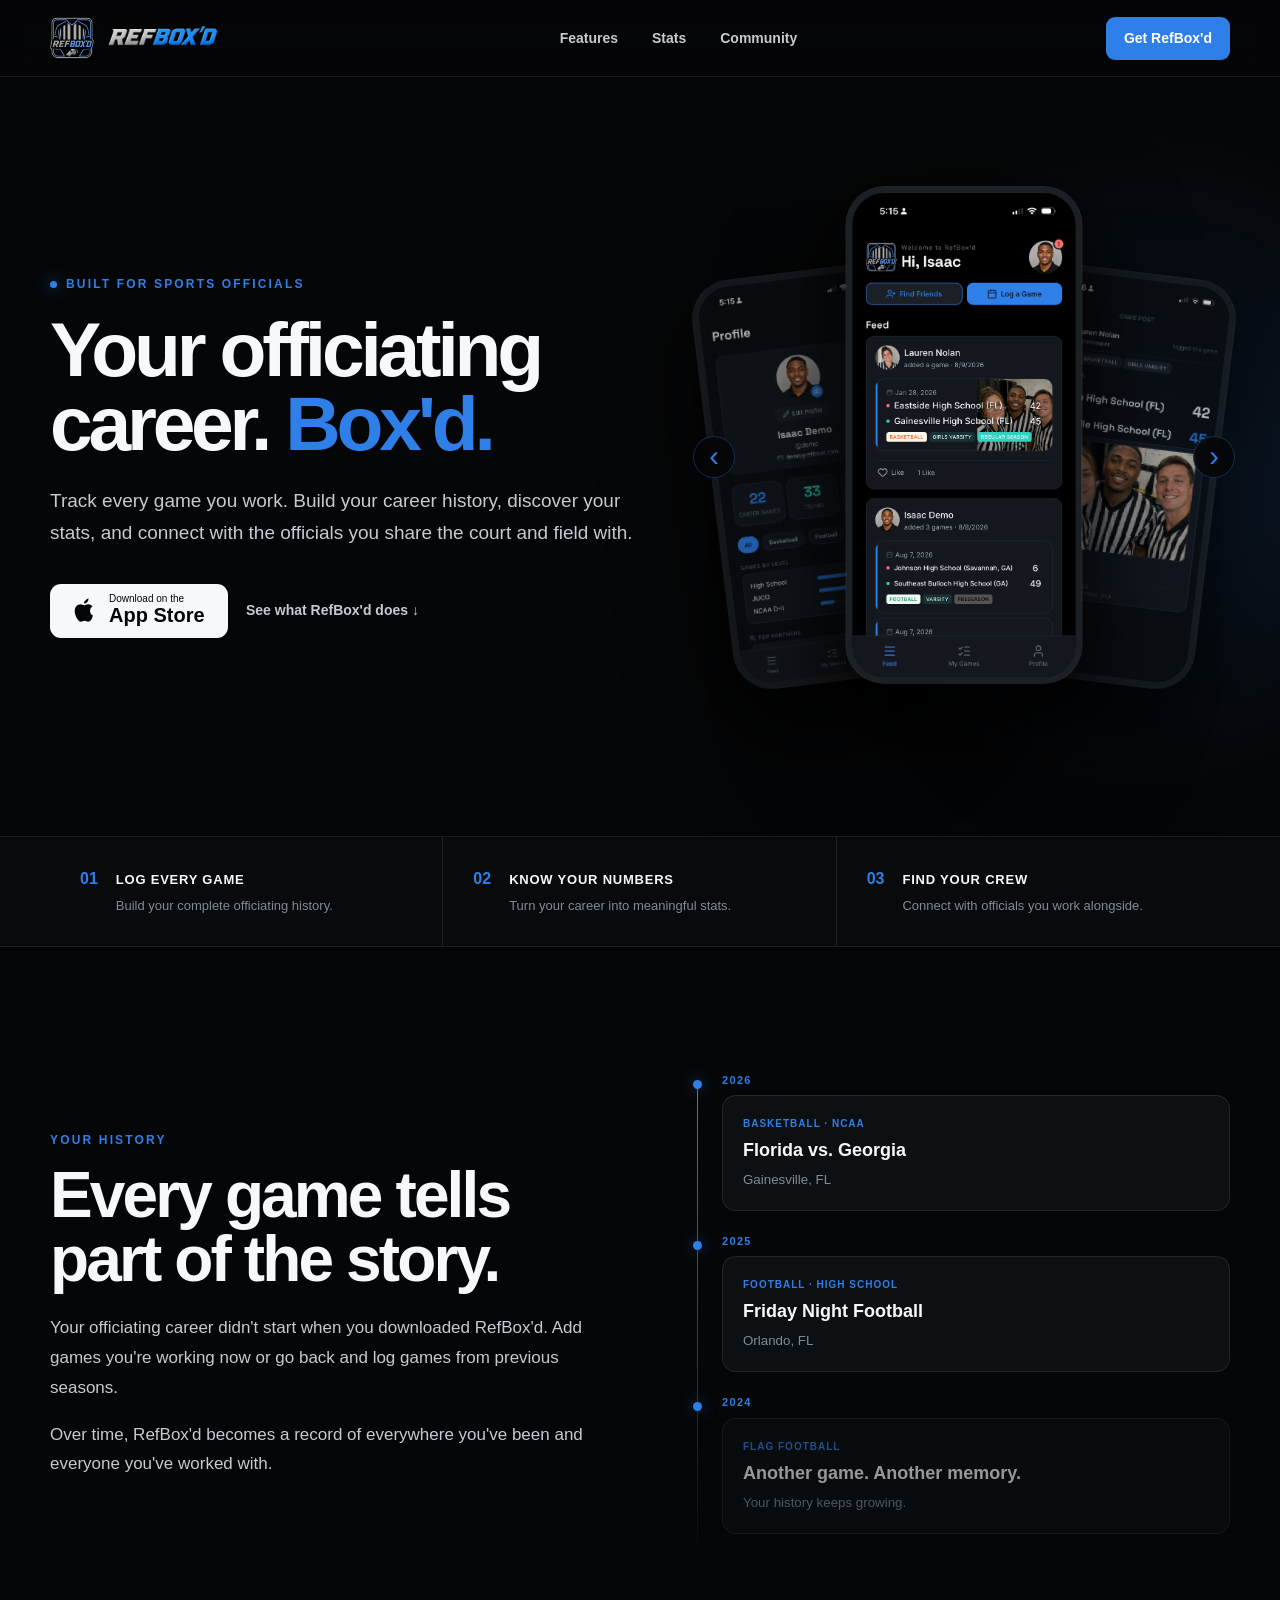
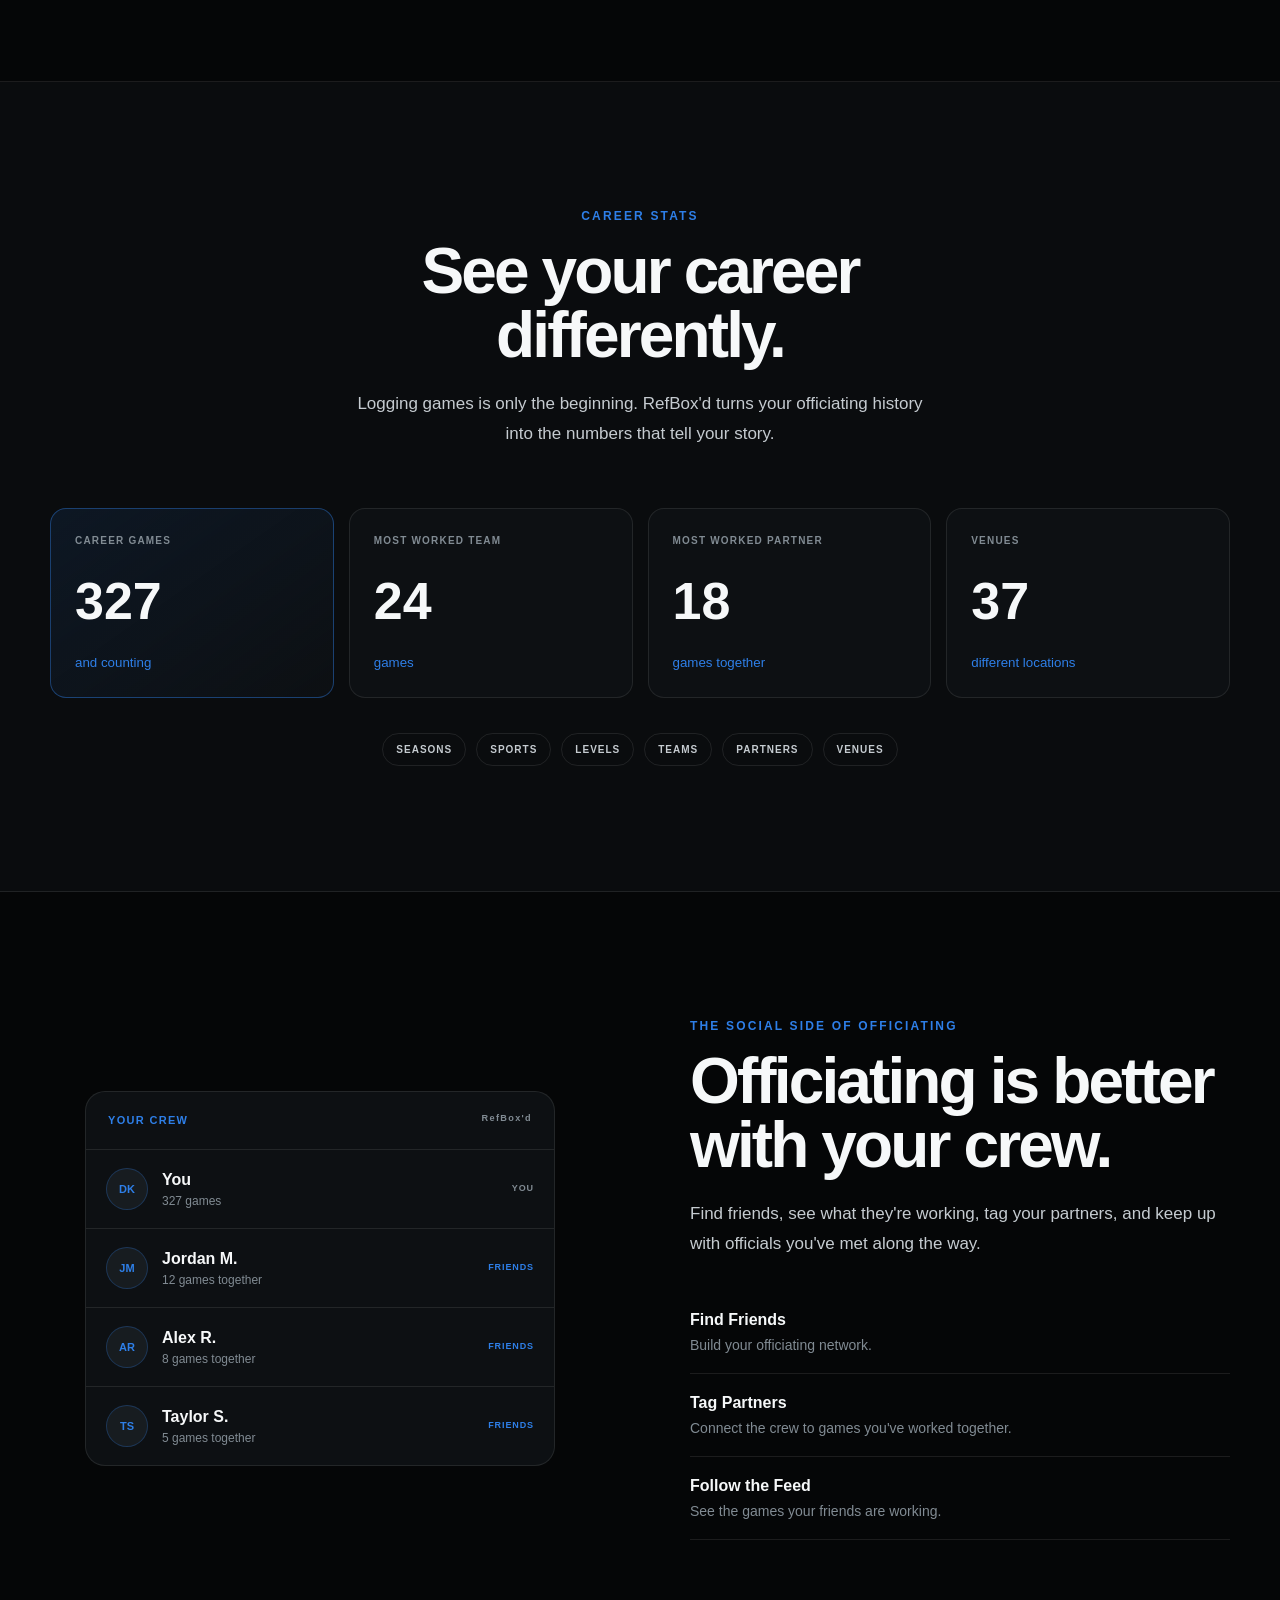
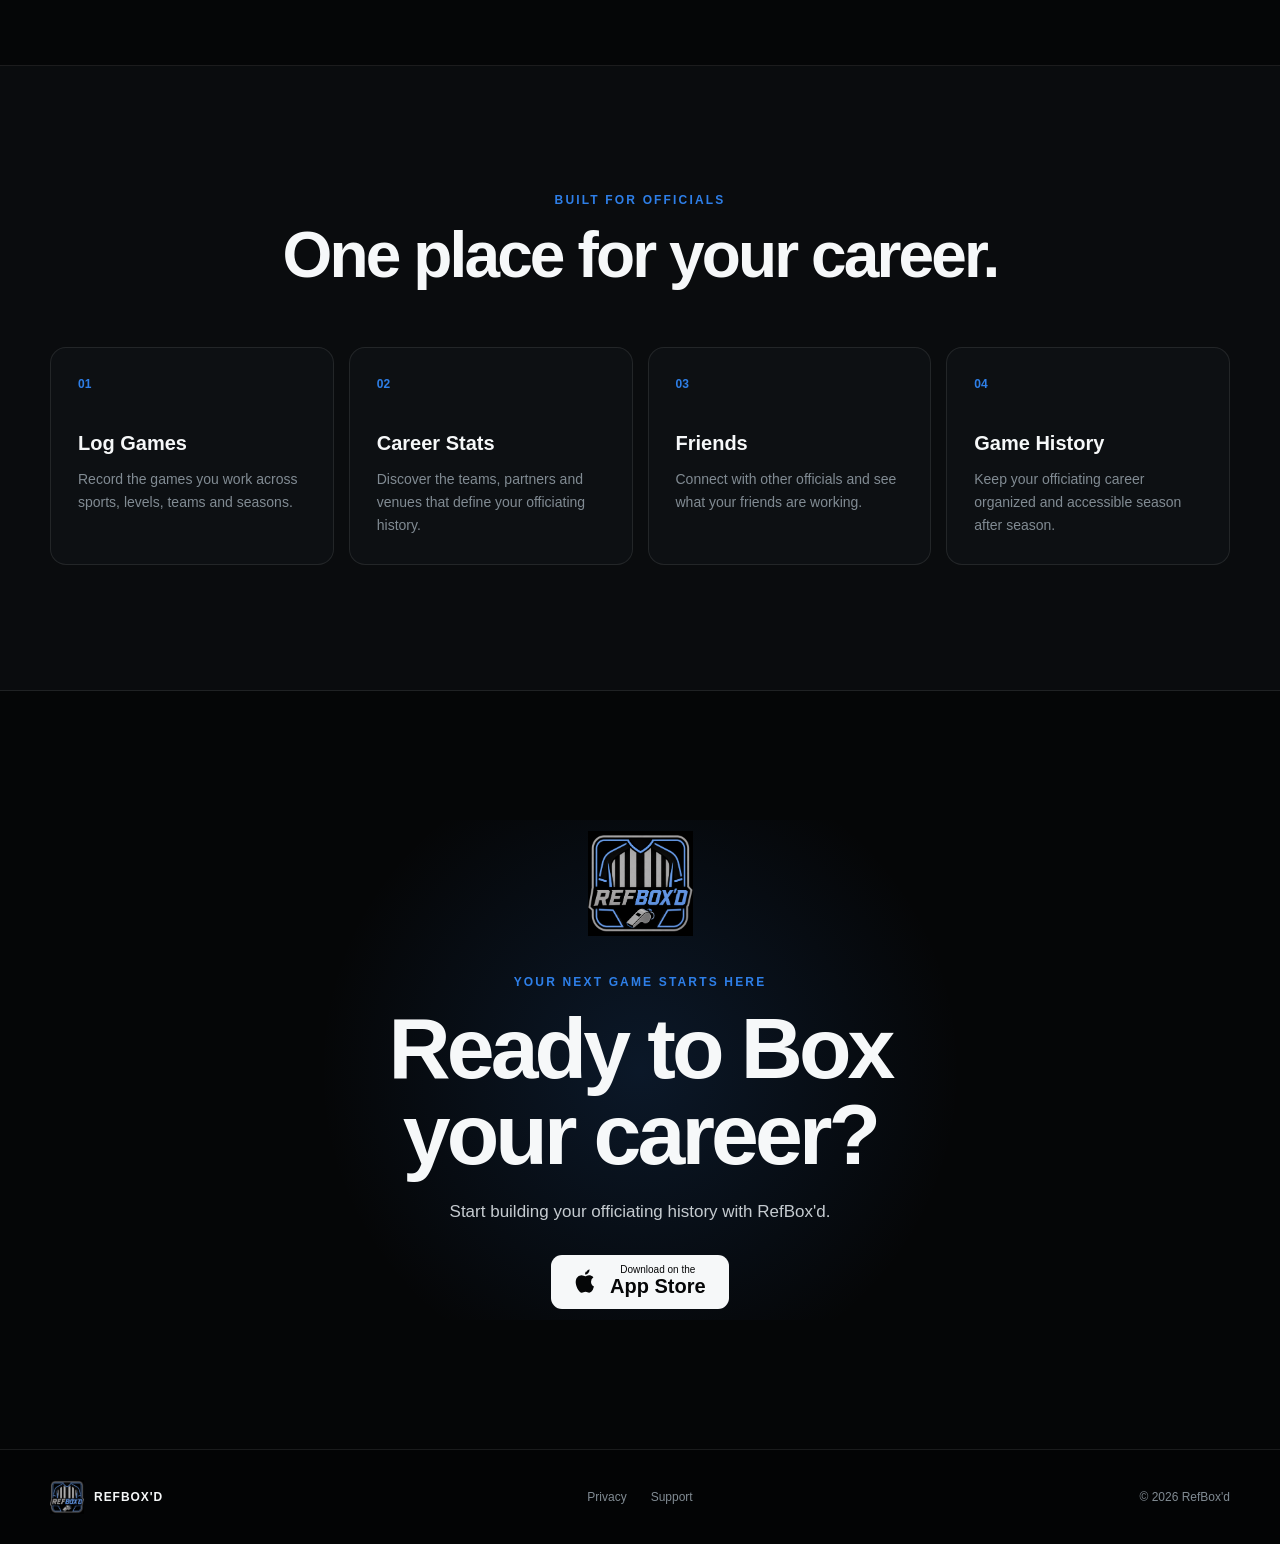
==== commit 9c52d489: "Add files via upload" ====
--- a/index.html
+++ b/index.html
@@ -1 +1,943 @@
-<!doctype html><html lang="en"><head><meta charset="utf-8"><meta name="viewport" content="width=device-width,initial-scale=1"><title>Import Games | RefBox'd</title><link rel="icon" href="../assets/logo.png"><link rel="stylesheet" href="import.css"></head><body><header><a href="../"><img src="../assets/refboxd-wordmark.png" alt="RefBox'd"></a><span>Spreadsheet Import</span></header><main><div class="intro"><p class="eyebrow">REFBOX'D · GAME HISTORY</p><h1>Bring your games to RefBox'd</h1><p>Upload a spreadsheet, map its columns, assign levels, and review every matchup before importing.</p></div><div class="notice" id="notice">Planning preview: sign-in and database import are not connected yet. No data will be uploaded or saved.</div><nav class="steps" id="steps"><span class="active">1 Upload</span><span>2 Map</span><span>3 Levels</span><span>4 Review</span></nav><section class="panel" id="upload"><h2>Upload spreadsheet</h2><p>Choose a CSV file. Excel (.xlsx) support will be connected in the next stage.</p><label class="uploadarea" for="file"><strong>Choose a CSV file</strong><small>Processed locally in your browser</small></label><input id="file" type="file" accept=".csv,text/csv"><p class="muted" id="fileStatus"></p><button id="toMap" disabled>Continue to column mapping →</button></section><section class="panel hidden" id="map"><h2>Match spreadsheet columns</h2><p>Match the headers from your file to RefBox'd fields. Leave unused columns as Ignore.</p><div id="mapping"></div><div class="actions"><button class="secondary" data-back="upload">Back</button><button id="toLevels">Continue to levels →</button></div></section><section class="panel hidden" id="levels"><h2>Assign sport and levels</h2><p>Choose one sport for this import. Set a default level, then adjust each matchup's home and away levels independently.</p><div class="twocol"><label>Sport<select id="sport"><option value="">Select sport</option><option>Basketball</option><option>Football</option><option>Flag Football</option><option>Soccer</option><option>Baseball</option><option>Softball</option><option>Volleyball</option><option>Ice Hockey</option></select></label><label>Default level of play<select id="defaultLevel"></select></label></div><button class="secondary" id="applyDefault">Apply default to all rows</button><p class="muted">You can change individual team levels in the final review. Different home and away levels are supported.</p><div class="actions"><button class="secondary" data-back="map">Back</button><button id="toReview">Review games →</button></div></section><section class="panel hidden" id="review"><h2>Review imported games</h2><p>Review parsed values and cross-level matchups. Team, program, and venue database matching will be added once we connect Supabase.</p><div class="summary" id="summary"></div><div class="tablewrap"><table><thead><tr><th>#</th><th>Date</th><th>Away</th><th>Away level</th><th>Home</th><th>Home level</th><th>Venue</th><th>Position</th></tr></thead><tbody id="previewRows"></tbody></table></div><div class="actions"><button class="secondary" data-back="levels">Back</button><button disabled title="Requires Supabase authentication and schema integration">Import to RefBox'd (not connected)</button></div><p class="muted">Nothing on this page writes to Supabase. Do not treat this preview as a completed import.</p></section></main><script src="import.js"></script></body></html>
+<!DOCTYPE html>
+<html lang="en">
+
+<head>
+  <meta charset="UTF-8" />
+
+  <meta
+    name="viewport"
+    content="width=device-width, initial-scale=1.0"
+  />
+
+  <title>RefBox'd | Your Officiating Career. Box'd.</title>
+
+  <meta
+    name="description"
+    content="RefBox'd helps sports officials track every game they work, build their officiating history, view career statistics, and connect with other officials."
+  />
+
+  <link rel="stylesheet" href="styles.css" />
+
+  <link
+  rel="icon"
+  type="image/png"
+  href="/assets/logo.png"
+/>
+
+<link
+  rel="apple-touch-icon"
+  href="/assets/logo.png"
+/>
+</head>
+
+<body>
+
+  <!-- =====================================
+       NAV
+       ===================================== -->
+
+  <header class="nav">
+
+    <div class="container nav-inner">
+
+      <a href="/" class="brand">
+
+        <img
+          src="assets/logo.png"
+          alt="RefBox'd logo"
+          class="brand-logo"
+        />
+
+        <img
+          src="assets/refboxd-wordmark.png"
+          alt="RefBox'd"
+          class="brand-wordmark"
+        />
+
+      </a>
+
+      <nav class="nav-links">
+
+        <a href="#features">Features</a>
+        <a href="#stats">Stats</a>
+        <a href="#community">Community</a>
+
+      </nav>
+
+      <a href="#download" class="nav-download">
+        Get RefBox'd
+      </a>
+
+    </div>
+
+  </header>
+
+
+  <main>
+
+
+    <!-- =====================================
+         HERO
+         ===================================== -->
+
+    <section class="hero">
+
+      <div class="hero-glow"></div>
+
+      <div class="container hero-grid">
+
+
+        <!-- HERO COPY -->
+
+        <div class="hero-copy">
+
+          <div class="eyebrow">
+
+            <span class="eyebrow-dot"></span>
+
+            BUILT FOR SPORTS OFFICIALS
+
+          </div>
+
+          <h1>
+            Your officiating<br />
+            career. <span>Box'd.</span>
+          </h1>
+
+          <p class="hero-description">
+
+            Track every game you work. Build your career history,
+            discover your stats, and connect with the officials
+            you share the court and field with.
+
+          </p>
+
+          <div class="hero-actions">
+
+            <a
+              href="https://apps.apple.com/us/app/refboxd/id6796103132"
+              class="app-store-button"
+              id="app-store-link"
+              target="_blank"
+              rel="noopener noreferrer"
+            >
+
+              <svg
+                class="apple-logo"
+                viewBox="0 0 24 24"
+                aria-hidden="true"
+              >
+                <path
+                  fill="currentColor"
+                  d="M18.71 19.5c-.83 1.24-1.71 2.45-3.05 2.47-1.31.03-1.73-.78-3.23-.78-1.5 0-1.97.76-3.21.81-1.29.05-2.27-1.32-3.1-2.55C4.42 17 3.12 12.57 4.87 9.53a4.82 4.82 0 0 1 4.09-2.47c1.28-.03 2.48.86 3.23.86.72 0 2.13-1.07 3.59-.91.61.03 2.32.24 3.42 1.86a4.6 4.6 0 0 0-2.03 3.84 4.48 4.48 0 0 0 2.52 4.09c-.29.84-.66 1.66-.98 2.7ZM13.06 4.41A4.41 4.41 0 0 1 15.88 2a4.31 4.31 0 0 1-1 3.13 3.65 3.65 0 0 1-2.86 1.35 4.17 4.17 0 0 1 1.04-3.07Z"
+                />
+              </svg>
+
+              <div>
+                <small>Download on the</small>
+                <strong>App Store</strong>
+              </div>
+
+            </a>
+
+            <a
+              href="#features"
+              class="secondary-button"
+            >
+              See what RefBox'd does ↓
+            </a>
+
+          </div>
+
+        </div>
+
+
+        <!-- =====================================
+             ROTATING APP SCREENSHOTS
+             ===================================== -->
+
+        <div class="hero-preview">
+
+          <div
+            class="phone-showcase"
+            id="phone-showcase"
+          >
+
+
+            <!-- PROFILE -->
+
+            <div
+              class="phone phone-left"
+              data-phone="profile"
+              role="button"
+              tabindex="0"
+              aria-label="Show RefBox'd profile screenshot"
+            >
+
+              <div class="phone-frame">
+
+                <img
+                  src="assets/screenshots/profile1.png"
+                  alt="RefBox'd officiating profile"
+                />
+
+              </div>
+
+            </div>
+
+
+            <!-- FEED - STARTS IN FRONT -->
+
+            <div
+              class="phone phone-center"
+              data-phone="feed"
+              role="button"
+              tabindex="0"
+              aria-label="Show RefBox'd activity feed screenshot"
+            >
+
+              <div class="phone-frame">
+
+                <img
+                  src="assets/screenshots/feed.png"
+                  alt="RefBox'd activity feed"
+                />
+
+              </div>
+
+            </div>
+
+
+            <!-- GAME -->
+
+            <div
+              class="phone phone-right"
+              data-phone="game"
+              role="button"
+              tabindex="0"
+              aria-label="Show RefBox'd game screenshot"
+            >
+
+              <div class="phone-frame">
+
+                <img
+                  src="assets/screenshots/game.png"
+                  alt="RefBox'd game page"
+                />
+
+              </div>
+
+            </div>
+
+
+            <!-- CAROUSEL CONTROLS -->
+
+            <button
+              class="phone-arrow phone-arrow-left"
+              id="phone-prev"
+              type="button"
+              aria-label="Previous screenshot"
+            >
+              ‹
+            </button>
+
+            <button
+              class="phone-arrow phone-arrow-right"
+              id="phone-next"
+              type="button"
+              aria-label="Next screenshot"
+            >
+              ›
+            </button>
+
+
+          </div>
+
+        </div>
+
+
+      </div>
+
+    </section>
+
+
+    <!-- =====================================
+         FEATURE STRIP
+         ===================================== -->
+
+    <section
+      class="feature-strip"
+      id="features"
+    >
+
+      <div class="container feature-strip-grid">
+
+        <div class="strip-item">
+
+          <span class="strip-number">01</span>
+
+          <div>
+            <strong>LOG EVERY GAME</strong>
+            <p>Build your complete officiating history.</p>
+          </div>
+
+        </div>
+
+
+        <div class="strip-item">
+
+          <span class="strip-number">02</span>
+
+          <div>
+            <strong>KNOW YOUR NUMBERS</strong>
+            <p>Turn your career into meaningful stats.</p>
+          </div>
+
+        </div>
+
+
+        <div class="strip-item">
+
+          <span class="strip-number">03</span>
+
+          <div>
+            <strong>FIND YOUR CREW</strong>
+            <p>Connect with officials you work alongside.</p>
+          </div>
+
+        </div>
+
+      </div>
+
+    </section>
+
+
+    <!-- =====================================
+         HISTORY
+         ===================================== -->
+
+    <section class="section history-section">
+
+      <div class="container two-column">
+
+
+        <div class="section-copy">
+
+          <div class="section-kicker">
+            YOUR HISTORY
+          </div>
+
+          <h2>
+            Every game tells<br />
+            part of the story.
+          </h2>
+
+          <p>
+
+            Your officiating career didn't start when you downloaded
+            RefBox'd. Add games you're working now or go back and log
+            games from previous seasons.
+
+          </p>
+
+          <p>
+
+            Over time, RefBox'd becomes a record of everywhere you've
+            been and everyone you've worked with.
+
+          </p>
+
+        </div>
+
+
+        <div class="history-visual">
+
+          <div class="history-line"></div>
+
+
+          <div class="history-game">
+
+            <div class="history-year">
+              2026
+            </div>
+
+            <div class="history-game-card">
+
+              <span>BASKETBALL · NCAA</span>
+
+              <strong>
+                Florida vs. Georgia
+              </strong>
+
+              <small>
+                Gainesville, FL
+              </small>
+
+            </div>
+
+          </div>
+
+
+          <div class="history-game">
+
+            <div class="history-year">
+              2025
+            </div>
+
+            <div class="history-game-card">
+
+              <span>FOOTBALL · HIGH SCHOOL</span>
+
+              <strong>
+                Friday Night Football
+              </strong>
+
+              <small>
+                Orlando, FL
+              </small>
+
+            </div>
+
+          </div>
+
+
+          <div class="history-game">
+
+            <div class="history-year">
+              2024
+            </div>
+
+            <div class="history-game-card faded">
+
+              <span>FLAG FOOTBALL</span>
+
+              <strong>
+                Another game. Another memory.
+              </strong>
+
+              <small>
+                Your history keeps growing.
+              </small>
+
+            </div>
+
+          </div>
+
+        </div>
+
+
+      </div>
+
+    </section>
+
+
+    <!-- =====================================
+         STATS
+         ===================================== -->
+
+    <section
+      class="section stats-section"
+      id="stats"
+    >
+
+      <div class="container">
+
+        <div class="center-heading">
+
+          <div class="section-kicker">
+            CAREER STATS
+          </div>
+
+          <h2>
+            See your career differently.
+          </h2>
+
+          <p>
+
+            Logging games is only the beginning. RefBox'd turns your
+            officiating history into the numbers that tell your story.
+
+          </p>
+
+        </div>
+
+
+        <div class="stats-grid">
+
+
+          <div class="stat-card stat-card-featured">
+
+            <span>CAREER GAMES</span>
+
+            <strong>327</strong>
+
+            <small>and counting</small>
+
+          </div>
+
+
+          <div class="stat-card">
+
+            <span>MOST WORKED TEAM</span>
+
+            <strong>24</strong>
+
+            <small>games</small>
+
+          </div>
+
+
+          <div class="stat-card">
+
+            <span>MOST WORKED PARTNER</span>
+
+            <strong>18</strong>
+
+            <small>games together</small>
+
+          </div>
+
+
+          <div class="stat-card">
+
+            <span>VENUES</span>
+
+            <strong>37</strong>
+
+            <small>different locations</small>
+
+          </div>
+
+
+        </div>
+
+
+        <div class="stat-features">
+
+          <span>SEASONS</span>
+          <span>SPORTS</span>
+          <span>LEVELS</span>
+          <span>TEAMS</span>
+          <span>PARTNERS</span>
+          <span>VENUES</span>
+
+        </div>
+
+      </div>
+
+    </section>
+
+
+    <!-- =====================================
+         COMMUNITY
+         ===================================== -->
+
+    <section
+      class="section community-section"
+      id="community"
+    >
+
+      <div class="container two-column">
+
+
+        <div class="community-visual">
+
+          <div class="crew-card">
+
+
+            <div class="crew-header">
+
+              <span>YOUR CREW</span>
+
+              <small>RefBox'd</small>
+
+            </div>
+
+
+            <div class="official-row">
+
+              <div class="avatar">
+                DK
+              </div>
+
+              <div>
+                <strong>You</strong>
+                <span>327 games</span>
+              </div>
+
+              <div class="friend-status">
+                YOU
+              </div>
+
+            </div>
+
+
+            <div class="official-row">
+
+              <div class="avatar">
+                JM
+              </div>
+
+              <div>
+                <strong>Jordan M.</strong>
+                <span>12 games together</span>
+              </div>
+
+              <div class="friend-status active">
+                FRIENDS
+              </div>
+
+            </div>
+
+
+            <div class="official-row">
+
+              <div class="avatar">
+                AR
+              </div>
+
+              <div>
+                <strong>Alex R.</strong>
+                <span>8 games together</span>
+              </div>
+
+              <div class="friend-status active">
+                FRIENDS
+              </div>
+
+            </div>
+
+
+            <div class="official-row">
+
+              <div class="avatar">
+                TS
+              </div>
+
+              <div>
+                <strong>Taylor S.</strong>
+                <span>5 games together</span>
+              </div>
+
+              <div class="friend-status active">
+                FRIENDS
+              </div>
+
+            </div>
+
+
+          </div>
+
+        </div>
+
+
+        <div class="section-copy">
+
+          <div class="section-kicker">
+            THE SOCIAL SIDE OF OFFICIATING
+          </div>
+
+          <h2>
+            Officiating is better<br />
+            with your crew.
+          </h2>
+
+          <p>
+
+            Find friends, see what they're working, tag your partners,
+            and keep up with officials you've met along the way.
+
+          </p>
+
+
+          <div class="community-features">
+
+            <div>
+
+              <strong>
+                Find Friends
+              </strong>
+
+              <span>
+                Build your officiating network.
+              </span>
+
+            </div>
+
+
+            <div>
+
+              <strong>
+                Tag Partners
+              </strong>
+
+              <span>
+                Connect the crew to games you've worked together.
+              </span>
+
+            </div>
+
+
+            <div>
+
+              <strong>
+                Follow the Feed
+              </strong>
+
+              <span>
+                See the games your friends are working.
+              </span>
+
+            </div>
+
+          </div>
+
+        </div>
+
+
+      </div>
+
+    </section>
+
+
+    <!-- =====================================
+         BUILT FOR OFFICIALS
+         ===================================== -->
+
+    <section class="section built-section">
+
+      <div class="container">
+
+        <div class="center-heading">
+
+          <div class="section-kicker">
+            BUILT FOR OFFICIALS
+          </div>
+
+          <h2>
+            One place for your career.
+          </h2>
+
+        </div>
+
+
+        <div class="built-grid">
+
+
+          <div class="built-card">
+
+            <div class="built-icon">
+              01
+            </div>
+
+            <h3>
+              Log Games
+            </h3>
+
+            <p>
+
+              Record the games you work across sports, levels,
+              teams and seasons.
+
+            </p>
+
+          </div>
+
+
+          <div class="built-card">
+
+            <div class="built-icon">
+              02
+            </div>
+
+            <h3>
+              Career Stats
+            </h3>
+
+            <p>
+
+              Discover the teams, partners and venues that define
+              your officiating history.
+
+            </p>
+
+          </div>
+
+
+          <div class="built-card">
+
+            <div class="built-icon">
+              03
+            </div>
+
+            <h3>
+              Friends
+            </h3>
+
+            <p>
+
+              Connect with other officials and see what your
+              friends are working.
+
+            </p>
+
+          </div>
+
+
+          <div class="built-card">
+
+            <div class="built-icon">
+              04
+            </div>
+
+            <h3>
+              Game History
+            </h3>
+
+            <p>
+
+              Keep your officiating career organized and accessible
+              season after season.
+
+            </p>
+
+          </div>
+
+
+        </div>
+
+      </div>
+
+    </section>
+
+
+    <!-- =====================================
+         DOWNLOAD
+         ===================================== -->
+
+    <section
+      class="download-section"
+      id="download"
+    >
+
+      <div class="download-glow"></div>
+
+      <div class="container download-content">
+
+
+        <img
+          src="assets/logo.png"
+          alt="RefBox'd logo"
+          class="download-logo"
+        />
+
+
+        <div class="section-kicker">
+          YOUR NEXT GAME STARTS HERE
+        </div>
+
+
+        <h2>
+          Ready to Box<br />
+          your career?
+        </h2>
+
+
+        <p>
+          Start building your officiating history with RefBox'd.
+        </p>
+
+
+        <a
+          href="https://apps.apple.com/us/app/refboxd/id6796103132"
+          class="app-store-button large"
+          id="bottom-app-store-link"
+          target="_blank"
+          rel="noopener noreferrer"
+        >
+
+          <svg
+            class="apple-logo"
+            viewBox="0 0 24 24"
+            aria-hidden="true"
+          >
+            <path
+              fill="currentColor"
+              d="M18.71 19.5c-.83 1.24-1.71 2.45-3.05 2.47-1.31.03-1.73-.78-3.23-.78-1.5 0-1.97.76-3.21.81-1.29.05-2.27-1.32-3.1-2.55C4.42 17 3.12 12.57 4.87 9.53a4.82 4.82 0 0 1 4.09-2.47c1.28-.03 2.48.86 3.23.86.72 0 2.13-1.07 3.59-.91.61.03 2.32.24 3.42 1.86a4.6 4.6 0 0 0-2.03 3.84 4.48 4.48 0 0 0 2.52 4.09c-.29.84-.66 1.66-.98 2.7ZM13.06 4.41A4.41 4.41 0 0 1 15.88 2a4.31 4.31 0 0 1-1 3.13 3.65 3.65 0 0 1-2.86 1.35 4.17 4.17 0 0 1 1.04-3.07Z"
+            />
+          </svg>
+
+          <div>
+
+            <small>
+              Download on the
+            </small>
+
+            <strong>
+              App Store
+            </strong>
+
+          </div>
+
+        </a>
+
+
+      </div>
+
+    </section>
+
+
+  </main>
+
+
+  <!-- =====================================
+       FOOTER
+       ===================================== -->
+
+  <footer>
+
+    <div class="container footer-inner">
+
+
+      <div class="footer-brand">
+
+        <img
+          src="assets/logo.png"
+          alt="RefBox'd"
+        />
+
+        <strong>
+          REFBOX'D
+        </strong>
+
+      </div>
+
+
+      <div class="footer-links">
+
+        <a href="privacy.html">
+  Privacy
+</a>
+
+        <a href="mailto:danny.kandell@gmail.com">
+  Support
+</a>
+
+      </div>
+
+
+      <div class="copyright">
+        © 2026 RefBox'd
+      </div>
+
+
+    </div>
+
+  </footer>
+
+
+  <script src="script.js"></script>
+
+</body>
+
+</html>
--- a/styles.css
+++ b/styles.css
@@ -0,0 +1,1355 @@
+:root {
+  --bg: #050607;
+  --bg-soft: #0a0c0e;
+  --card: #0d1013;
+  --card-hover: #11161a;
+
+  --blue: #2E7FE8;
+  --blue-bright: #5598EE;
+  --blue-dark: #1F64C2;
+
+  --white: #f6f8f9;
+  --silver: #c5cbd0;
+  --muted: #818b93;
+
+  --border: rgba(255, 255, 255, 0.09);
+
+  --max-width: 1180px;
+}
+
+
+/* =========================================
+   RESET
+   ========================================= */
+
+* {
+  box-sizing: border-box;
+}
+
+html {
+  scroll-behavior: smooth;
+}
+
+body {
+  margin: 0;
+
+  background: var(--bg);
+  color: var(--white);
+
+  font-family:
+    Inter,
+    -apple-system,
+    BlinkMacSystemFont,
+    "Segoe UI",
+    sans-serif;
+
+  line-height: 1.5;
+}
+
+a {
+  color: inherit;
+  text-decoration: none;
+}
+
+img {
+  max-width: 100%;
+}
+
+button {
+  font: inherit;
+}
+
+.container {
+  width: min(calc(100% - 40px), var(--max-width));
+  margin: 0 auto;
+}
+
+
+/* =========================================
+   NAV
+   ========================================= */
+
+.nav {
+  position: sticky;
+  top: 0;
+  z-index: 100;
+
+  background: rgba(5, 6, 7, 0.82);
+  backdrop-filter: blur(18px);
+
+  border-bottom: 1px solid var(--border);
+}
+
+.nav-inner {
+  min-height: 76px;
+
+  display: flex;
+  align-items: center;
+  justify-content: space-between;
+}
+
+.brand {
+  display: flex;
+  align-items: center;
+
+  gap: 12px;
+}
+
+.brand-logo {
+  width: 44px;
+  height: 44px;
+
+  object-fit: contain;
+
+  flex-shrink: 0;
+}
+
+.brand-wordmark {
+  display: block;
+
+  width: 145px;
+  max-height: 38px;
+
+  object-fit: contain;
+  object-position: left center;
+}
+
+.nav-links {
+  display: flex;
+  gap: 34px;
+
+  color: var(--silver);
+
+  font-size: 14px;
+  font-weight: 600;
+}
+
+.nav-links a {
+  transition: color 0.2s ease;
+}
+
+.nav-links a:hover {
+  color: var(--blue);
+}
+
+.nav-download {
+  padding: 11px 18px;
+
+  background: var(--blue);
+  color: white;
+
+  border-radius: 9px;
+
+  font-size: 14px;
+  font-weight: 800;
+
+  transition:
+    transform 0.2s ease,
+    background 0.2s ease;
+}
+
+.nav-download:hover {
+  background: var(--blue-bright);
+
+  transform: translateY(-1px);
+}
+
+
+/* =========================================
+   HERO
+   ========================================= */
+
+.hero {
+  position: relative;
+
+  min-height: 760px;
+
+  display: flex;
+  align-items: center;
+
+  overflow: hidden;
+
+  border-bottom: 1px solid var(--border);
+}
+
+.hero-glow {
+  position: absolute;
+
+  width: 700px;
+  height: 700px;
+
+  right: -220px;
+  top: 40px;
+
+  background:
+    radial-gradient(
+      circle,
+      rgba(46, 127, 232, 0.16),
+      transparent 67%
+    );
+
+  pointer-events: none;
+}
+
+.hero-grid {
+  display: grid;
+
+  grid-template-columns: 1.05fr 0.95fr;
+
+  gap: 60px;
+
+  align-items: center;
+
+  padding-top: 85px;
+  padding-bottom: 85px;
+}
+
+.eyebrow,
+.section-kicker {
+  color: var(--blue);
+
+  font-size: 12px;
+  font-weight: 900;
+
+  letter-spacing: 0.18em;
+}
+
+.eyebrow {
+  display: flex;
+  align-items: center;
+  gap: 9px;
+}
+
+.eyebrow-dot {
+  width: 7px;
+  height: 7px;
+
+  background: var(--blue);
+
+  border-radius: 50%;
+
+  box-shadow: 0 0 16px var(--blue);
+}
+
+.hero h1 {
+  max-width: 780px;
+
+  margin: 20px 0 24px;
+
+  font-size: clamp(58px, 6vw, 88px);
+
+  line-height: 0.96;
+
+  letter-spacing: -0.055em;
+}
+
+.hero h1 span {
+  color: var(--blue);
+}
+
+.hero-description {
+  max-width: 590px;
+
+  margin-bottom: 34px;
+
+  color: var(--silver);
+
+  font-size: 19px;
+
+  line-height: 1.7;
+}
+
+.hero-actions {
+  display: flex;
+  align-items: center;
+
+  gap: 18px;
+
+  flex-wrap: wrap;
+}
+
+
+/* =========================================
+   APP STORE BUTTON
+   ========================================= */
+
+.app-store-button {
+  min-width: 178px;
+
+  display: inline-flex;
+  align-items: center;
+
+  gap: 11px;
+
+  padding: 10px 20px 11px;
+
+  background: var(--white);
+  color: #050607;
+
+  border-radius: 11px;
+
+  transition: transform 0.2s ease;
+}
+
+.app-store-button:hover {
+  transform: translateY(-2px);
+}
+
+.app-store-button small {
+  display: block;
+
+  font-size: 10px;
+  line-height: 1;
+}
+
+.app-store-button strong {
+  display: block;
+
+  font-size: 20px;
+  line-height: 1.15;
+}
+
+.apple-logo {
+  width: 28px;
+  height: 28px;
+
+  display: flex;
+  align-items: center;
+  justify-content: center;
+
+  flex-shrink: 0;
+
+  color: #050607;
+}
+
+.secondary-button {
+  color: var(--silver);
+
+  font-size: 14px;
+  font-weight: 700;
+}
+
+
+/* =========================================
+   ROTATING REFBOX'D SCREENSHOTS
+   ========================================= */
+
+.hero-preview {
+  display: flex;
+  align-items: center;
+  justify-content: center;
+
+  min-width: 0;
+}
+
+.phone-showcase {
+  position: relative;
+
+  width: 100%;
+  max-width: 560px;
+  height: 560px;
+
+  margin-left: auto;
+}
+
+.phone {
+  position: absolute;
+
+  cursor: pointer;
+
+  filter:
+    drop-shadow(
+      0 32px 45px rgba(0, 0, 0, 0.65)
+    );
+
+  transition:
+    left 0.55s ease,
+    right 0.55s ease,
+    top 0.55s ease,
+    width 0.55s ease,
+    transform 0.55s ease,
+    opacity 0.55s ease;
+}
+
+.phone-frame {
+  position: relative;
+
+  width: 100%;
+
+  overflow: hidden;
+
+  background: #050607;
+
+  border: 6px solid #1b2025;
+
+  border-radius: 38px;
+
+  box-shadow:
+    0 0 0 1px rgba(255, 255, 255, 0.12),
+    0 30px 70px rgba(0, 0, 0, 0.65);
+}
+
+.phone-frame img {
+  display: block;
+
+  width: 100%;
+  max-width: 100%;
+  height: auto;
+
+  object-fit: cover;
+}
+
+
+/* ACTIVE / CENTER PHONE */
+
+.phone-center {
+  width: 235px;
+
+  left: 50%;
+  right: auto;
+  top: 10px;
+
+  transform:
+    translateX(-50%)
+    rotate(0deg);
+
+  z-index: 3;
+
+  opacity: 1;
+}
+
+
+/* LEFT PHONE */
+
+.phone-left {
+  width: 195px;
+
+  left: 15px;
+  right: auto;
+  top: 95px;
+
+  transform:
+    rotate(-7deg);
+
+  z-index: 1;
+
+  opacity: 0.72;
+}
+
+
+/* RIGHT PHONE */
+
+.phone-right {
+  width: 195px;
+
+  left: auto;
+  right: 15px;
+  top: 95px;
+
+  transform:
+    rotate(7deg);
+
+  z-index: 2;
+
+  opacity: 0.76;
+}
+
+
+/* PHONE HOVER */
+
+.phone-left:hover {
+  opacity: 1;
+
+  transform:
+    rotate(-5deg)
+    translateY(-6px);
+}
+
+.phone-right:hover {
+  opacity: 1;
+
+  transform:
+    rotate(5deg)
+    translateY(-6px);
+}
+
+.phone-center:hover {
+  transform:
+    translateX(-50%)
+    translateY(-7px);
+}
+
+
+/* =========================================
+   PHONE CAROUSEL ARROWS
+   ========================================= */
+
+.phone-arrow {
+  position: absolute;
+
+  top: 50%;
+
+  width: 42px;
+  height: 42px;
+
+  display: flex;
+  align-items: center;
+  justify-content: center;
+
+  padding: 0;
+
+  background: rgba(5, 6, 7, 0.82);
+
+  color: var(--blue);
+
+  border:
+    1px solid rgba(46, 127, 232, 0.32);
+
+  border-radius: 50%;
+
+  font-size: 29px;
+  line-height: 1;
+
+  cursor: pointer;
+
+  z-index: 10;
+
+  backdrop-filter: blur(10px);
+
+  transform: translateY(-50%);
+
+  transition:
+    background 0.2s ease,
+    border-color 0.2s ease,
+    transform 0.2s ease;
+}
+
+.phone-arrow:hover {
+  background:
+    rgba(46, 127, 232, 0.15);
+
+  border-color: var(--blue);
+}
+
+.phone-arrow-left {
+  left: -5px;
+}
+
+.phone-arrow-right {
+  right: -5px;
+}
+
+
+/* =========================================
+   FEATURE STRIP
+   ========================================= */
+
+.feature-strip {
+  background: #080a0c;
+
+  border-bottom: 1px solid var(--border);
+}
+
+.feature-strip-grid {
+  display: grid;
+
+  grid-template-columns: repeat(3, 1fr);
+}
+
+.strip-item {
+  display: flex;
+
+  gap: 18px;
+
+  padding: 30px;
+
+  border-right: 1px solid var(--border);
+}
+
+.strip-item:last-child {
+  border-right: 0;
+}
+
+.strip-number {
+  color: var(--blue);
+
+  font-weight: 900;
+}
+
+.strip-item strong {
+  font-size: 13px;
+
+  letter-spacing: 0.06em;
+}
+
+.strip-item p {
+  margin: 5px 0 0;
+
+  color: var(--muted);
+
+  font-size: 13px;
+}
+
+
+/* =========================================
+   GENERAL SECTIONS
+   ========================================= */
+
+.section {
+  padding: 125px 0;
+
+  border-bottom: 1px solid var(--border);
+}
+
+.two-column {
+  display: grid;
+
+  grid-template-columns: 1fr 1fr;
+
+  gap: 100px;
+
+  align-items: center;
+}
+
+.section-copy h2,
+.center-heading h2,
+.download-content h2 {
+  margin: 14px 0 22px;
+
+  font-size: clamp(42px, 5vw, 68px);
+
+  line-height: 1;
+
+  letter-spacing: -0.045em;
+}
+
+.section-copy p,
+.center-heading p {
+  max-width: 570px;
+
+  color: var(--silver);
+
+  font-size: 17px;
+
+  line-height: 1.75;
+}
+
+.center-heading {
+  max-width: 720px;
+
+  margin: 0 auto 60px;
+
+  text-align: center;
+}
+
+.center-heading p {
+  margin-left: auto;
+  margin-right: auto;
+}
+
+
+/* =========================================
+   HISTORY
+   ========================================= */
+
+.history-section {
+  background: var(--bg);
+}
+
+.history-visual {
+  position: relative;
+
+  padding-left: 32px;
+}
+
+.history-line {
+  position: absolute;
+
+  left: 7px;
+  top: 10px;
+  bottom: 10px;
+
+  width: 1px;
+
+  background:
+    linear-gradient(
+      var(--blue),
+      rgba(46, 127, 232, 0.05)
+    );
+}
+
+.history-game {
+  position: relative;
+
+  margin-bottom: 22px;
+}
+
+.history-game::before {
+  content: "";
+
+  position: absolute;
+
+  width: 9px;
+  height: 9px;
+
+  left: -29px;
+  top: 8px;
+
+  background: var(--blue);
+
+  border-radius: 50%;
+
+  box-shadow:
+    0 0 15px rgba(46, 127, 232, 0.6);
+}
+
+.history-year {
+  margin-bottom: 7px;
+
+  color: var(--blue);
+
+  font-size: 11px;
+  font-weight: 900;
+
+  letter-spacing: 0.12em;
+}
+
+.history-game-card {
+  display: flex;
+  flex-direction: column;
+
+  padding: 20px;
+
+  background: var(--card);
+
+  border: 1px solid var(--border);
+
+  border-radius: 14px;
+}
+
+.history-game-card span {
+  color: var(--blue);
+
+  font-size: 10px;
+  font-weight: 900;
+
+  letter-spacing: 0.1em;
+}
+
+.history-game-card strong {
+  margin: 6px 0;
+
+  font-size: 18px;
+}
+
+.history-game-card small {
+  color: var(--muted);
+}
+
+.history-game-card.faded {
+  opacity: 0.6;
+}
+
+
+/* =========================================
+   STATS
+   ========================================= */
+
+.stats-section {
+  background: var(--bg-soft);
+}
+
+.stats-grid {
+  display: grid;
+
+  grid-template-columns: repeat(4, 1fr);
+
+  gap: 15px;
+}
+
+.stat-card {
+  min-height: 190px;
+
+  display: flex;
+  flex-direction: column;
+  justify-content: space-between;
+
+  padding: 24px;
+
+  background: var(--card);
+
+  border: 1px solid var(--border);
+
+  border-radius: 16px;
+}
+
+.stat-card-featured {
+  background:
+    linear-gradient(
+      145deg,
+      rgba(46, 127, 232, 0.1),
+      var(--card)
+    );
+
+  border-color:
+    rgba(46, 127, 232, 0.42);
+}
+
+.stat-card span {
+  color: var(--muted);
+
+  font-size: 10px;
+  font-weight: 900;
+
+  letter-spacing: 0.12em;
+}
+
+.stat-card strong {
+  font-size: 52px;
+
+  line-height: 1;
+}
+
+.stat-card small {
+  color: var(--blue);
+}
+
+.stat-features {
+  display: flex;
+  justify-content: center;
+  flex-wrap: wrap;
+
+  gap: 10px;
+
+  margin-top: 35px;
+}
+
+.stat-features span {
+  padding: 8px 13px;
+
+  border: 1px solid var(--border);
+
+  border-radius: 100px;
+
+  color: var(--silver);
+
+  font-size: 10px;
+  font-weight: 800;
+
+  letter-spacing: 0.1em;
+}
+
+
+/* =========================================
+   COMMUNITY
+   ========================================= */
+
+.community-visual {
+  display: flex;
+  justify-content: center;
+}
+
+.crew-card {
+  width: 100%;
+  max-width: 470px;
+
+  overflow: hidden;
+
+  background: var(--card);
+
+  border: 1px solid var(--border);
+
+  border-radius: 20px;
+}
+
+.crew-header {
+  display: flex;
+  justify-content: space-between;
+
+  padding: 20px 22px;
+
+  border-bottom: 1px solid var(--border);
+
+  color: var(--blue);
+
+  font-size: 11px;
+  font-weight: 900;
+
+  letter-spacing: 0.12em;
+}
+
+.crew-header small {
+  color: var(--muted);
+}
+
+.official-row {
+  display: grid;
+
+  grid-template-columns: auto 1fr auto;
+
+  gap: 14px;
+
+  align-items: center;
+
+  padding: 18px 20px;
+
+  border-bottom: 1px solid var(--border);
+}
+
+.official-row:last-child {
+  border-bottom: 0;
+}
+
+.avatar {
+  width: 42px;
+  height: 42px;
+
+  display: flex;
+  align-items: center;
+  justify-content: center;
+
+  background: #171c20;
+
+  border:
+    1px solid rgba(46, 127, 232, 0.28);
+
+  border-radius: 50%;
+
+  color: var(--blue);
+
+  font-size: 11px;
+  font-weight: 900;
+}
+
+.official-row div:nth-child(2) {
+  display: flex;
+  flex-direction: column;
+}
+
+.official-row span {
+  color: var(--muted);
+
+  font-size: 12px;
+}
+
+.friend-status {
+  color: var(--muted);
+
+  font-size: 9px;
+  font-weight: 900;
+
+  letter-spacing: 0.1em;
+}
+
+.friend-status.active {
+  color: var(--blue);
+}
+
+.community-features {
+  margin-top: 32px;
+}
+
+.community-features > div {
+  display: flex;
+  flex-direction: column;
+
+  padding: 17px 0;
+
+  border-bottom: 1px solid var(--border);
+}
+
+.community-features strong {
+  margin-bottom: 3px;
+}
+
+.community-features span {
+  color: var(--muted);
+
+  font-size: 14px;
+}
+
+
+/* =========================================
+   BUILT FOR OFFICIALS
+   ========================================= */
+
+.built-section {
+  background: var(--bg-soft);
+}
+
+.built-grid {
+  display: grid;
+
+  grid-template-columns: repeat(4, 1fr);
+
+  gap: 15px;
+}
+
+.built-card {
+  padding: 27px;
+
+  background: var(--card);
+
+  border: 1px solid var(--border);
+
+  border-radius: 16px;
+
+  transition:
+    transform 0.2s ease,
+    border-color 0.2s ease;
+}
+
+.built-card:hover {
+  transform: translateY(-4px);
+
+  border-color:
+    rgba(46, 127, 232, 0.35);
+}
+
+.built-icon {
+  color: var(--blue);
+
+  font-size: 12px;
+  font-weight: 900;
+}
+
+.built-card h3 {
+  margin: 35px 0 10px;
+
+  font-size: 20px;
+}
+
+.built-card p {
+  margin: 0;
+
+  color: var(--muted);
+
+  font-size: 14px;
+
+  line-height: 1.65;
+}
+
+
+/* =========================================
+   DOWNLOAD
+   ========================================= */
+
+.download-section {
+  position: relative;
+
+  overflow: hidden;
+
+  padding: 140px 0;
+
+  text-align: center;
+}
+
+.download-glow {
+  position: absolute;
+
+  width: 800px;
+  height: 500px;
+
+  left: 50%;
+  top: 50%;
+
+  transform:
+    translate(-50%, -50%);
+
+  background:
+    radial-gradient(
+      circle,
+      rgba(46, 127, 232, 0.15),
+      transparent 68%
+    );
+
+  pointer-events: none;
+}
+
+.download-content {
+  position: relative;
+}
+
+.download-logo {
+  width: 105px;
+
+  margin-bottom: 30px;
+}
+
+.download-content h2 {
+  font-size: clamp(52px, 7vw, 86px);
+}
+
+.download-content p {
+  margin-bottom: 30px;
+
+  color: var(--silver);
+
+  font-size: 17px;
+}
+
+.app-store-button.large {
+  margin: 0 auto;
+}
+
+
+/* =========================================
+   FOOTER
+   ========================================= */
+
+footer {
+  padding: 30px 0;
+
+  background: #030405;
+
+  border-top: 1px solid var(--border);
+}
+
+.footer-inner {
+  display: grid;
+
+  grid-template-columns: 1fr auto 1fr;
+
+  align-items: center;
+}
+
+.footer-brand {
+  display: flex;
+  align-items: center;
+
+  gap: 10px;
+
+  font-size: 12px;
+
+  letter-spacing: 0.08em;
+}
+
+.footer-brand img {
+  width: 34px;
+}
+
+.footer-links {
+  display: flex;
+
+  gap: 24px;
+
+  color: var(--muted);
+
+  font-size: 12px;
+}
+
+.copyright {
+  text-align: right;
+
+  color: var(--muted);
+
+  font-size: 12px;
+}
+
+
+/* =========================================
+   TABLET
+   ========================================= */
+
+@media (max-width: 900px) {
+
+  .nav-links {
+    display: none;
+  }
+
+  .hero {
+    min-height: auto;
+  }
+
+  .hero-grid {
+    grid-template-columns: 1fr;
+
+    gap: 55px;
+
+    padding-top: 80px;
+    padding-bottom: 60px;
+  }
+
+  .phone-showcase {
+    margin: 0 auto;
+  }
+
+  .feature-strip-grid {
+    grid-template-columns: 1fr;
+  }
+
+  .strip-item {
+    border-right: 0;
+
+    border-bottom: 1px solid var(--border);
+  }
+
+  .strip-item:last-child {
+    border-bottom: 0;
+  }
+
+  .two-column {
+    grid-template-columns: 1fr;
+
+    gap: 65px;
+  }
+
+  .stats-grid,
+  .built-grid {
+    grid-template-columns: repeat(2, 1fr);
+  }
+
+}
+
+
+/* =========================================
+   MOBILE
+   ========================================= */
+
+@media (max-width: 600px) {
+
+  .container {
+    width:
+      min(
+        calc(100% - 28px),
+        var(--max-width)
+      );
+  }
+
+  .nav-inner {
+    min-height: 66px;
+  }
+
+  .brand {
+    gap: 8px;
+  }
+
+  .brand-logo {
+    width: 36px;
+    height: 36px;
+  }
+
+  .brand-wordmark {
+    width: 105px;
+    max-height: 30px;
+  }
+
+  .nav-download {
+    padding: 9px 13px;
+
+    font-size: 12px;
+  }
+
+  .hero-grid {
+    padding-top: 65px;
+    padding-bottom: 45px;
+  }
+
+  .hero h1 {
+    font-size: 52px;
+  }
+
+  .hero-description {
+    font-size: 16px;
+  }
+
+  .hero-actions {
+    flex-direction: column;
+
+    align-items: flex-start;
+  }
+
+
+  /* ROTATING PHONES */
+
+  .phone-showcase {
+    max-width: 340px;
+    height: 430px;
+
+    margin: 0 auto;
+  }
+
+  .phone-center {
+    width: 185px;
+
+    left: 50%;
+    right: auto;
+    top: 0;
+  }
+
+  .phone-left {
+    width: 150px;
+
+    left: 0;
+    right: auto;
+    top: 80px;
+  }
+
+  .phone-right {
+    width: 150px;
+
+    left: auto;
+    right: 0;
+    top: 80px;
+  }
+
+  .phone-frame {
+    border-width: 4px;
+
+    border-radius: 28px;
+  }
+
+  .phone-arrow {
+    width: 36px;
+    height: 36px;
+
+    font-size: 25px;
+  }
+
+  .phone-arrow-left {
+    left: -8px;
+  }
+
+  .phone-arrow-right {
+    right: -8px;
+  }
+
+
+  /* OTHER SECTIONS */
+
+  .section {
+    padding: 90px 0;
+  }
+
+  .section-copy h2,
+  .center-heading h2 {
+    font-size: 43px;
+  }
+
+  .stats-grid,
+  .built-grid {
+    grid-template-columns: 1fr;
+  }
+
+  .stat-card {
+    min-height: 160px;
+  }
+
+  .footer-inner {
+    grid-template-columns: 1fr;
+
+    gap: 22px;
+
+    text-align: center;
+  }
+
+  .footer-brand,
+  .footer-links {
+    justify-content: center;
+  }
+
+  .copyright {
+    text-align: center;
+  }
+
+}
